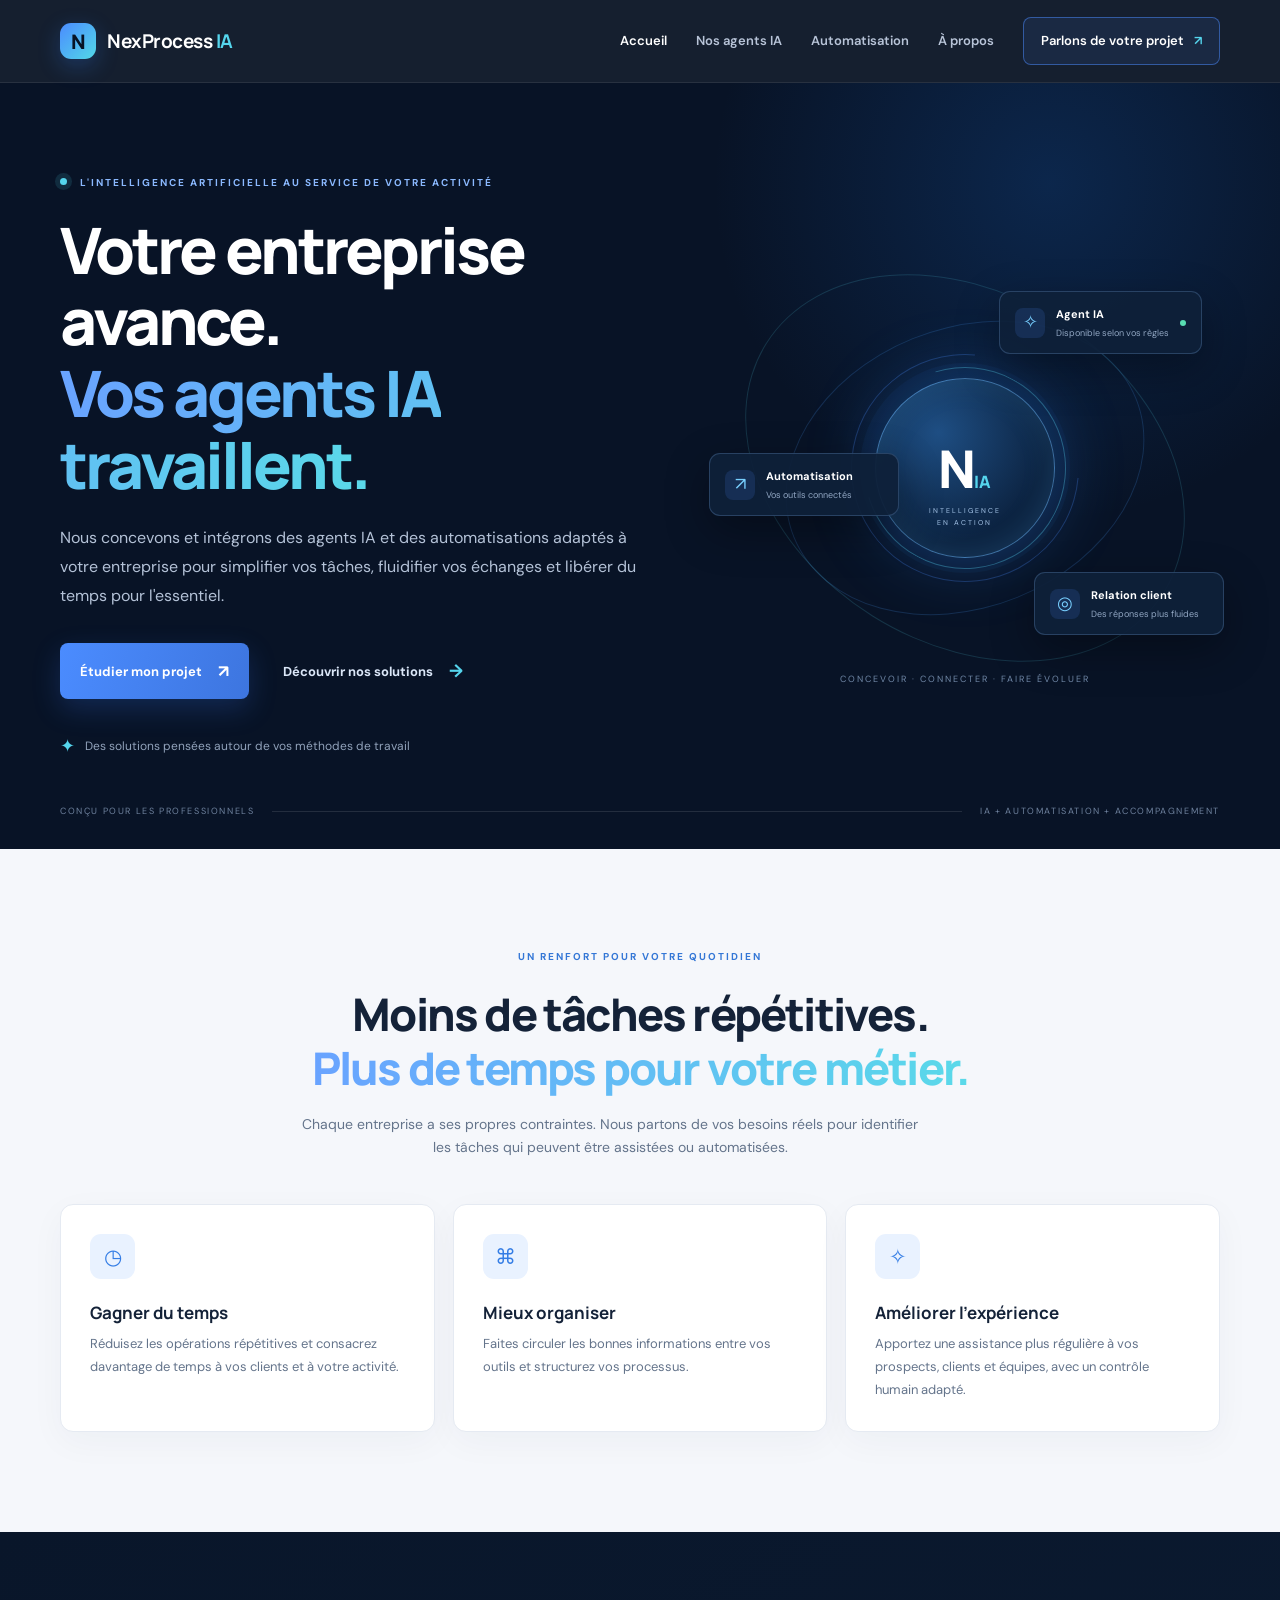
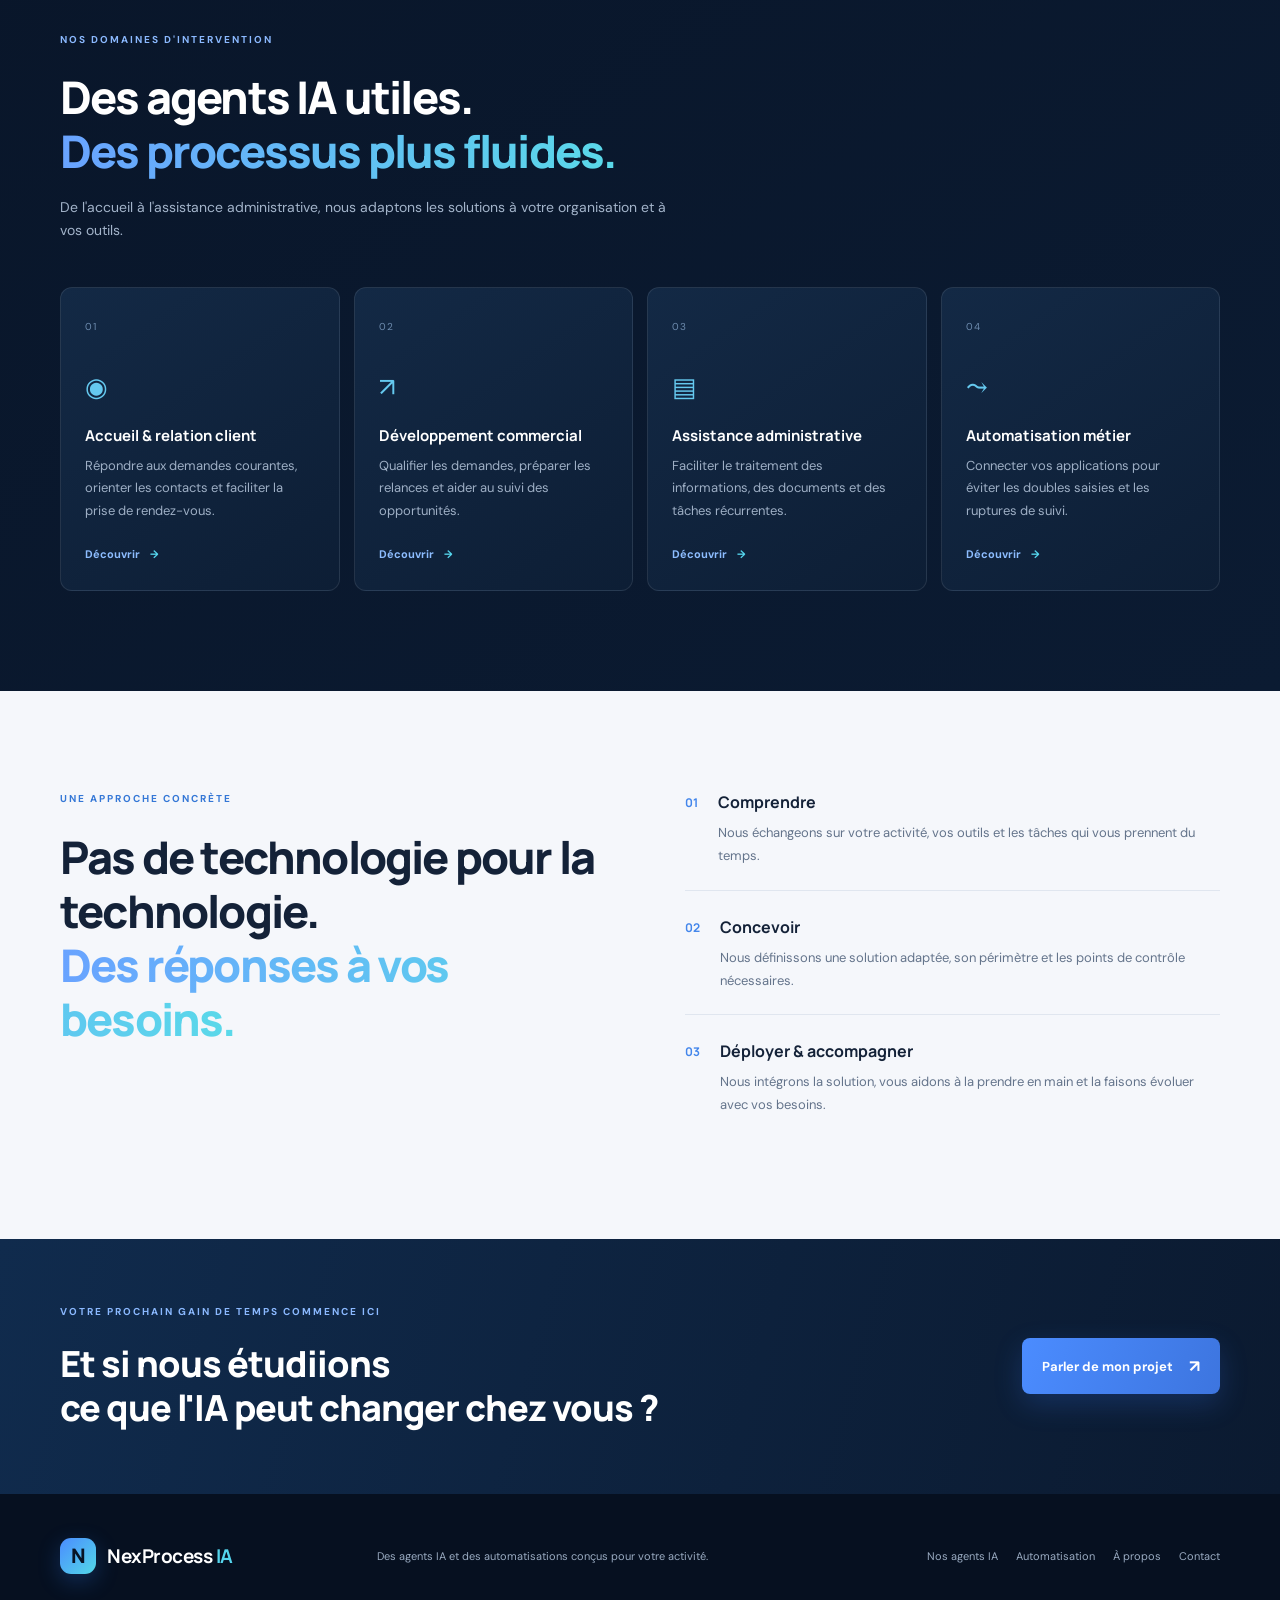
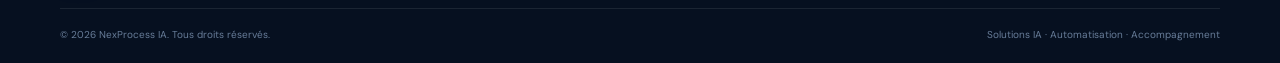
==== index.html @ 80677e2f "Initialisation of site" ====
<!doctype html>
<html lang="fr">
<head>
  <meta charset="utf-8">
  <meta name="viewport" content="width=device-width, initial-scale=1">
  <meta name="description" content="NexProcess IA conçoit et intègre des agents IA et des automatisations pour aider les entreprises à gagner du temps et améliorer leurs processus.">
  <meta name="theme-color" content="#081326">
  <title>NexProcess IA — Faites avancer votre entreprise</title>
  <link rel="preconnect" href="https://fonts.googleapis.com">
  <link rel="preconnect" href="https://fonts.gstatic.com" crossorigin>
  <link href="https://fonts.googleapis.com/css2?family=DM+Sans:wght@400;500;600;700&family=Manrope:wght@400;500;600;700;800&display=swap" rel="stylesheet">
  <link rel="stylesheet" href="css/style.css">
  <script src="js/script.js" defer></script>
</head>
<body>
<header class="site-header">
  <div class="container nav-wrap">
    <a class="brand" href="index.html" aria-label="NexProcess IA, accueil"><span class="brand-mark">N</span><span>NexProcess <b>IA</b></span></a>
    <button class="menu-toggle" aria-label="Ouvrir le menu" aria-expanded="false"><span></span><span></span><span></span></button>
    <nav class="main-nav" aria-label="Navigation principale">
      <a class="active" href="index.html">Accueil</a><a href="nos-agents-ia.html">Nos agents IA</a><a href="automatisation.html">Automatisation</a><a href="a-propos.html">À propos</a><a class="nav-cta" href="contact.html">Parlons de votre projet <span>↗</span></a>
    </nav>
  </div>
</header>
<main>
  <section class="hero">
    <div class="hero-glow"></div>
    <div class="container hero-grid">
      <div class="hero-copy">
        <p class="eyebrow"><span class="pulse"></span> L'intelligence artificielle au service de votre activité</p>
        <h1>Votre entreprise avance.<br><span>Vos agents IA travaillent.</span></h1>
        <p class="hero-lead">Nous concevons et intégrons des agents IA et des automatisations adaptés à votre entreprise pour simplifier vos tâches, fluidifier vos échanges et libérer du temps pour l'essentiel.</p>
        <div class="hero-actions"><a class="btn btn-primary" href="contact.html">Étudier mon projet <span>↗</span></a><a class="btn btn-quiet" href="nos-agents-ia.html">Découvrir nos solutions <span>→</span></a></div>
        <div class="hero-proof"><span class="proof-icon">✦</span><span>Des solutions pensées autour de vos méthodes de travail</span></div>
      </div>
      <div class="hero-visual" aria-label="Illustration abstraite d'un réseau d'agents intelligents">
        <div class="orbit orbit-one"></div><div class="orbit orbit-two"></div>
        <div class="core"><div class="core-inner">N<span>IA</span></div><small>INTELLIGENCE<br>EN ACTION</small></div>
        <div class="float-card card-top"><span class="mini-icon">✧</span><div><b>Agent IA</b><small>Disponible selon vos règles</small></div><i class="status-dot"></i></div>
        <div class="float-card card-left"><span class="mini-icon">↗</span><div><b>Automatisation</b><small>Vos outils connectés</small></div></div>
        <div class="float-card card-right"><span class="mini-icon">◎</span><div><b>Relation client</b><small>Des réponses plus fluides</small></div></div>
        <div class="visual-caption">Concevoir · Connecter · Faire évoluer</div>
      </div>
    </div>
    <div class="container hero-bottom"><span>CONÇU POUR LES PROFESSIONNELS</span><span class="line"></span><span>IA + AUTOMATISATION + ACCOMPAGNEMENT</span></div>
  </section>

  <section class="section section-light">
    <div class="container">
      <div class="section-heading centered"><p class="eyebrow dark">UN RENFORT POUR VOTRE QUOTIDIEN</p><h2>Moins de tâches répétitives.<br><span>Plus de temps pour votre métier.</span></h2><p>Chaque entreprise a ses propres contraintes. Nous partons de vos besoins réels pour identifier les tâches qui peuvent être assistées ou automatisées.</p></div>
      <div class="feature-grid">
        <article class="feature-card"><div class="feature-icon">◷</div><h3>Gagner du temps</h3><p>Réduisez les opérations répétitives et consacrez davantage de temps à vos clients et à votre activité.</p></article>
        <article class="feature-card"><div class="feature-icon">⌘</div><h3>Mieux organiser</h3><p>Faites circuler les bonnes informations entre vos outils et structurez vos processus.</p></article>
        <article class="feature-card"><div class="feature-icon">✧</div><h3>Améliorer l'expérience</h3><p>Apportez une assistance plus régulière à vos prospects, clients et équipes, avec un contrôle humain adapté.</p></article>
      </div>
    </div>
  </section>

  <section class="section section-dark">
    <div class="container">
      <div class="section-heading"><p class="eyebrow">NOS DOMAINES D'INTERVENTION</p><h2>Des agents IA utiles.<br><span>Des processus plus fluides.</span></h2><p>De l'accueil à l'assistance administrative, nous adaptons les solutions à votre organisation et à vos outils.</p></div>
      <div class="solution-grid">
        <a class="solution-card" href="nos-agents-ia.html#accueil"><span class="solution-number">01</span><span class="solution-symbol">◉</span><h3>Accueil & relation client</h3><p>Répondre aux demandes courantes, orienter les contacts et faciliter la prise de rendez-vous.</p><span class="text-link">Découvrir <b>→</b></span></a>
        <a class="solution-card" href="nos-agents-ia.html#commercial"><span class="solution-number">02</span><span class="solution-symbol">↗</span><h3>Développement commercial</h3><p>Qualifier les demandes, préparer les relances et aider au suivi des opportunités.</p><span class="text-link">Découvrir <b>→</b></span></a>
        <a class="solution-card" href="nos-agents-ia.html#administratif"><span class="solution-number">03</span><span class="solution-symbol">▤</span><h3>Assistance administrative</h3><p>Faciliter le traitement des informations, des documents et des tâches récurrentes.</p><span class="text-link">Découvrir <b>→</b></span></a>
        <a class="solution-card" href="automatisation.html"><span class="solution-number">04</span><span class="solution-symbol">⤳</span><h3>Automatisation métier</h3><p>Connecter vos applications pour éviter les doubles saisies et les ruptures de suivi.</p><span class="text-link">Découvrir <b>→</b></span></a>
      </div>
    </div>
  </section>

  <section class="section section-light">
    <div class="container split-section">
      <div><p class="eyebrow dark">UNE APPROCHE CONCRÈTE</p><h2>Pas de technologie pour la technologie.<br><span>Des réponses à vos besoins.</span></h2></div>
      <div class="steps">
        <div class="step"><span>01</span><div><h3>Comprendre</h3><p>Nous échangeons sur votre activité, vos outils et les tâches qui vous prennent du temps.</p></div></div>
        <div class="step"><span>02</span><div><h3>Concevoir</h3><p>Nous définissons une solution adaptée, son périmètre et les points de contrôle nécessaires.</p></div></div>
        <div class="step"><span>03</span><div><h3>Déployer & accompagner</h3><p>Nous intégrons la solution, vous aidons à la prendre en main et la faisons évoluer avec vos besoins.</p></div></div>
      </div>
    </div>
  </section>
  <section class="cta-band"><div class="container cta-inner"><div><p class="eyebrow">VOTRE PROCHAIN GAIN DE TEMPS COMMENCE ICI</p><h2>Et si nous étudiions<br>ce que l'IA peut changer chez vous ?</h2></div><a class="btn btn-primary" href="contact.html">Parler de mon projet <span>↗</span></a></div></section>
</main>
<footer class="site-footer"><div class="container footer-top"><a class="brand" href="index.html"><span class="brand-mark">N</span><span>NexProcess <b>IA</b></span></a><p>Des agents IA et des automatisations conçus pour votre activité.</p><div class="footer-links"><a href="nos-agents-ia.html">Nos agents IA</a><a href="automatisation.html">Automatisation</a><a href="a-propos.html">À propos</a><a href="contact.html">Contact</a></div></div><div class="container footer-bottom"><span>© <span id="year"></span> NexProcess IA. Tous droits réservés.</span><span>Solutions IA · Automatisation · Accompagnement</span></div></footer>
</body>
</html>
---- css/style.css ----
*{box-sizing:border-box} :root{--navy:#081326;--navy2:#0d1d35;--blue:#4b8cff;--cyan:#55d5ed;--ink:#142238;--muted:#64748b;--paper:#f5f7fb;--white:#fff;--line:rgba(255,255,255,.12);--font:'DM Sans',sans-serif;--display:'Manrope',sans-serif}html{scroll-behavior:smooth}body{margin:0;font-family:var(--font);color:var(--ink);background:var(--paper);line-height:1.65}a{color:inherit;text-decoration:none}.container{width:min(1160px,calc(100% - 48px));margin:auto}.site-header{position:sticky;top:0;z-index:20;background:rgba(7,18,35,.94);backdrop-filter:blur(16px);border-bottom:1px solid rgba(255,255,255,.08)}.nav-wrap{height:82px;display:flex;align-items:center;justify-content:space-between}.brand{display:inline-flex;align-items:center;gap:11px;color:#fff;font:700 19px var(--display);letter-spacing:-.5px}.brand b{color:var(--cyan)}.brand-mark{display:grid;place-items:center;width:36px;height:36px;border-radius:11px;background:linear-gradient(135deg,#4b8cff,#52d8e8);color:#071326;font:800 20px var(--display);box-shadow:0 7px 22px #3184ff40}.main-nav{display:flex;align-items:center;gap:29px;color:#b8c4d8;font-size:13px;font-weight:600}.main-nav a{transition:.2s}.main-nav a:hover,.main-nav a.active{color:#fff}.main-nav .nav-cta{padding:12px 17px;border:1px solid #4c8cff80;border-radius:8px;color:#fff;background:#4b8cff18}.nav-cta span{color:var(--cyan);margin-left:7px}.menu-toggle{display:none;background:none;border:0;padding:8px}.menu-toggle span{display:block;width:23px;height:2px;background:white;margin:5px}.hero,.section-dark,.page-hero{background:var(--navy);color:#fff}.hero{position:relative;overflow:hidden;padding:92px 0 30px}.hero-glow{position:absolute;width:700px;height:700px;right:-120px;top:-250px;background:radial-gradient(circle,#1556a84a,transparent 68%);pointer-events:none}.hero-grid{position:relative;display:grid;grid-template-columns:1.08fr .92fr;gap:50px;align-items:center;min-height:470px}.eyebrow{font-size:10px;letter-spacing:2px;font-weight:700;color:#8bb9ff;text-transform:uppercase;margin:0 0 22px}.eyebrow.dark{color:#3477d6}.pulse{display:inline-block;width:7px;height:7px;background:var(--cyan);border-radius:50%;margin:0 9px 1px 0;box-shadow:0 0 0 5px #55d5ed20}.hero h1,.page-hero h1{font:800 clamp(42px,5vw,66px)/1.12 var(--display);letter-spacing:-3px;margin:0 0 24px}.hero h1 span,.page-hero h1 span,.section-heading h2 span,.split-section h2 span,.about-layout h2 span{background:linear-gradient(90deg,#69a3ff,#5ad9e9);-webkit-background-clip:text;background-clip:text;color:transparent}.hero-lead{max-width:590px;color:#b4c2d7;font-size:16px;line-height:1.8}.hero-actions{display:flex;align-items:center;gap:14px;margin:32px 0}.btn{display:inline-flex;align-items:center;justify-content:center;gap:16px;padding:14px 20px;border-radius:8px;font-size:13px;font-weight:700;transition:transform .2s,box-shadow .2s;border:0;cursor:pointer}.btn:hover{transform:translateY(-2px)}.btn-primary{background:linear-gradient(110deg,#4b8cff,#3d75df);color:#fff;box-shadow:0 10px 28px #397cff35}.btn-primary:hover{box-shadow:0 13px 32px #397cff55}.btn-primary span{font-size:17px}.btn-quiet{color:#dbe7f8}.btn-quiet span{color:var(--cyan);font-size:18px}.hero-proof{display:flex;align-items:center;gap:10px;color:#91a2ba;font-size:12px}.proof-icon{color:var(--cyan);font-size:18px}.hero-visual{height:440px;position:relative;display:grid;place-items:center}.orbit{position:absolute;border:1px solid #4d9fff30;border-radius:50%;transform:rotate(-22deg)}.orbit-one{width:370px;height:280px}.orbit-two{width:470px;height:350px;transform:rotate(32deg);border-color:#59d9e929}.core{width:180px;height:180px;border-radius:50%;display:grid;place-items:center;position:relative;background:radial-gradient(circle at 35% 30%,#1e4e83,#0c2341 65%);border:1px solid #6db9ff80;box-shadow:0 0 0 15px #348cff0d,0 0 70px #2f8cff50,inset 0 0 30px #61caff25}.core:before,.core:after{content:'';position:absolute;inset:-12px;border:1px solid #53cbe95c;border-radius:50%;border-left-color:transparent;transform:rotate(28deg)}.core:after{inset:-25px;border-color:#4b8cff45;border-right-color:transparent;transform:rotate(-40deg)}.core-inner{font:800 52px var(--display);color:white;letter-spacing:-5px}.core-inner span{font-size:17px;color:var(--cyan);letter-spacing:0;margin-left:3px}.core small{position:absolute;bottom:29px;text-align:center;font-size:7px;letter-spacing:2px;color:#a6c5e9}.float-card{position:absolute;display:flex;align-items:center;gap:11px;padding:13px 15px;border:1px solid #8bbfff38;border-radius:11px;background:#0e2039eF;box-shadow:0 15px 45px #0005;min-width:190px}.float-card b{display:block;font-size:11px;color:#fff}.float-card small{display:block;font-size:9px;color:#91a6c2;margin-top:2px}.mini-icon{width:30px;height:30px;display:grid;place-items:center;border-radius:8px;background:#4b8cff25;color:#78cfff;font-size:18px}.card-top{top:43px;right:18px}.card-left{left:0;top:205px}.card-right{right:-4px;bottom:53px}.status-dot{width:6px;height:6px;background:#59ddb2;border-radius:50%;margin-left:auto}.visual-caption{position:absolute;bottom:2px;font-size:9px;letter-spacing:2px;color:#7188a7;text-transform:uppercase}.hero-bottom{display:flex;align-items:center;gap:18px;margin-top:42px;color:#6f829e;font-size:9px;letter-spacing:1.6px}.hero-bottom .line{height:1px;background:#ffffff1c;flex:1}.section{padding:100px 0}.section-light{background:var(--paper)}.section-heading{max-width:680px;margin-bottom:45px}.section-heading.centered{text-align:center;margin-left:auto;margin-right:auto}.section-heading h2,.split-section h2,.about-layout h2{font:800 clamp(32px,4vw,45px)/1.2 var(--display);letter-spacing:-1.8px;margin:0 0 18px;color:var(--ink)}.section-dark .section-heading h2,.section-dark .split-section h2{color:#fff}.section-heading>p:last-child,.muted{color:var(--muted);max-width:620px;font-size:14px}.section-dark .section-heading>p:last-child,.section-dark .muted{color:#a3b4ca}.feature-grid{display:grid;grid-template-columns:repeat(3,1fr);gap:18px}.feature-card{padding:29px;border-radius:13px;background:#fff;border:1px solid #e5eaf2;box-shadow:0 10px 35px #1d35570a}.feature-icon,.agent-icon{width:45px;height:45px;display:grid;place-items:center;border-radius:11px;background:#e9f2ff;color:#347de5;font-size:21px;margin-bottom:22px}.feature-card h3,.solution-card h3,.step h3,.principle-grid h3{font:700 17px var(--display);margin:0 0 9px}.feature-card p,.solution-card p,.step p,.principle-grid p{font-size:13px;color:var(--muted);line-height:1.75;margin:0}.section-dark{background:linear-gradient(145deg,#09162a,#0b1b32)}.solution-grid{display:grid;grid-template-columns:repeat(4,1fr);gap:14px}.solution-card{position:relative;display:block;min-height:270px;padding:24px;border:1px solid #ffffff18;border-radius:12px;background:linear-gradient(145deg,#132945,#0d1e35);transition:.25s}.solution-card:hover{transform:translateY(-5px);border-color:#5b9dff8a;background:linear-gradient(145deg,#18365b,#102440)}.solution-number{font-size:10px;color:#6e8caf;letter-spacing:1px}.solution-symbol{display:block;color:#65c9ef;font-size:26px;margin:27px 0 16px}.solution-card h3{color:white;font-size:15px}.solution-card p{color:#9eafc5}.text-link{display:inline-flex;gap:10px;margin-top:22px;color:#8dbdff;font-size:11px;font-weight:700}.text-link b{color:var(--cyan)}.split-section{display:grid;grid-template-columns:1fr 1fr;gap:90px;align-items:start}.steps{display:grid;gap:25px}.step{display:flex;gap:20px;padding-bottom:22px;border-bottom:1px solid #e0e6ef}.step:last-child{border:0}.step>span,.principle-grid>div>span{font:700 12px var(--display);color:#4386eb;padding-top:3px}.step h3{font-size:16px}.steps-dark .step{border-color:#ffffff18}.steps-dark .step h3{color:#fff}.steps-dark .step p{color:#a4b5ca}.cta-band{padding:65px 0;background:linear-gradient(105deg,#102b4d,#0b1a30);color:white}.cta-inner{display:flex;align-items:center;justify-content:space-between;gap:30px}.cta-inner h2{font:800 clamp(26px,3vw,36px)/1.2 var(--display);letter-spacing:-1px;margin:0}.site-footer{background:#061020;color:#9aabc1;padding:42px 0 20px}.footer-top{display:grid;grid-template-columns:1fr 1.3fr 1.5fr;align-items:center;gap:25px;padding-bottom:32px}.footer-top p{font-size:11px}.footer-links{display:flex;justify-content:flex-end;gap:18px;flex-wrap:wrap;font-size:11px}.footer-links a:hover{color:#fff}.footer-bottom{border-top:1px solid #ffffff16;padding-top:18px;display:flex;justify-content:space-between;font-size:10px;color:#687d99}.page-hero{padding:100px 0 95px;background:radial-gradient(ellipse at 80% 10%,#173c68 0,transparent 42%),#081326}.page-hero h1{max-width:900px}.page-hero p:last-child{max-width:700px;color:#afbed2;font-size:16px;line-height:1.8}.agent-list{max-width:950px}.agent-row{display:grid;grid-template-columns:70px 1fr;gap:25px;padding:42px 0;border-bottom:1px solid #e0e6ef;scroll-margin-top:100px}.agent-row:first-child{padding-top:0}.agent-row:last-child{border:0}.agent-icon{margin:0;width:58px;height:58px;font-size:24px}.agent-row h2{font:800 27px var(--display);letter-spacing:-.8px;margin:0 0 12px}.agent-row p:not(.eyebrow){color:var(--muted);font-size:14px;max-width:760px}.agent-row ul{display:flex;gap:10px 25px;flex-wrap:wrap;padding:0;margin:20px 0 0;list-style:none}.agent-row li{font-size:12px;color:#38516e}.agent-row li:before{content:'✓';color:#3984e9;margin-right:8px}.about-layout{display:grid;grid-template-columns:1fr 1fr;gap:90px}.about-layout h2{font-size:39px}.about-copy p{font-size:14px;color:var(--muted);line-height:1.9}.quote-mark{font:800 70px var(--display);color:#4c91ed;line-height:1;margin-top:25px}.about-copy blockquote{font:700 19px var(--display);margin:0;color:#193454}.principle-grid{display:grid;grid-template-columns:repeat(3,1fr);gap:35px}.principle-grid h3{color:white;margin:18px 0 10px}.principle-grid p{color:#a3b4ca}.contact-layout{display:grid;grid-template-columns:.8fr 1.2fr;gap:80px}.contact-aside h2{font:800 34px/1.2 var(--display);letter-spacing:-1px;margin:0 0 18px}.contact-aside>p:not(.eyebrow){color:var(--muted);font-size:14px}.contact-note{display:flex;gap:13px;padding:18px;background:#eaf2ff;border-radius:10px;margin-top:30px;color:#35516f}.contact-note>span{color:#347de5;font-size:20px}.contact-note p{font-size:11px;margin:0;line-height:1.7}.contact-form{padding:30px;background:white;border:1px solid #e3e9f1;border-radius:13px;box-shadow:0 15px 45px #1c36550c}.contact-form label{display:block;font-size:11px;font-weight:700;color:#334760;margin-bottom:17px}.form-row{display:grid;grid-template-columns:1fr 1fr;gap:15px}.contact-form input:not([type=checkbox]),.contact-form select,.contact-form textarea{display:block;width:100%;margin-top:7px;padding:12px 13px;border:1px solid #dce4ee;border-radius:7px;background:#fbfcfe;color:#243b55;font:12px var(--font);outline:none}.contact-form input:focus,.contact-form select:focus,.contact-form textarea:focus{border-color:#5b9bf0;box-shadow:0 0 0 3px #4b8cff18}.contact-form textarea{resize:vertical}.contact-form .consent{display:flex;gap:9px;align-items:flex-start;font-weight:400;color:#66788e}.consent input{margin-top:3px}.contact-form .btn{width:100%}.form-feedback{font-size:12px;color:#9a5a16}.form-feedback.success{color:#167a56}
@media(max-width:900px){.main-nav{gap:15px;font-size:11px}.hero-grid{gap:15px}.hero-visual{transform:scale(.9)}.solution-grid{grid-template-columns:repeat(2,1fr)}.footer-top{grid-template-columns:1fr 1fr}.footer-links{grid-column:1/-1;justify-content:flex-start}.split-section,.about-layout,.contact-layout{gap:40px}}
@media(max-width:700px){.container{width:min(100% - 34px,560px)}.nav-wrap{height:70px}.menu-toggle{display:block}.main-nav{display:none;position:absolute;top:70px;left:0;right:0;padding:20px 24px 25px;background:#081326;flex-direction:column;align-items:stretch;gap:18px;border-top:1px solid #ffffff15}.main-nav.open{display:flex}.main-nav .nav-cta{text-align:center}.hero{padding:65px 0 25px}.hero-grid{grid-template-columns:1fr;gap:5px}.hero h1,.page-hero h1{font-size:43px;letter-spacing:-2px}.hero-lead{font-size:14px}.hero-visual{height:340px;transform:scale(.82);transform-origin:top center;margin-bottom:-30px}.hero-bottom{font-size:7px;gap:9px}.section{padding:70px 0}.section-heading h2,.split-section h2{font-size:34px}.feature-grid,.solution-grid,.principle-grid{grid-template-columns:1fr}.solution-card{min-height:220px}.split-section,.about-layout,.contact-layout{grid-template-columns:1fr;gap:35px}.cta-inner{align-items:flex-start;flex-direction:column}.page-hero{padding:75px 0 65px}.page-hero p:last-child{font-size:14px}.agent-row{grid-template-columns:48px 1fr;gap:15px;padding:30px 0}.agent-icon{width:44px;height:44px}.agent-row h2{font-size:22px}.agent-row ul{display:grid;gap:8px}.about-layout h2{font-size:34px}.contact-form{padding:20px}.form-row{grid-template-columns:1fr;gap:0}.footer-top{grid-template-columns:1fr;gap:10px}.footer-links{grid-column:auto;justify-content:flex-start}.footer-bottom{flex-direction:column;gap:7px}.visual-caption{font-size:8px}}
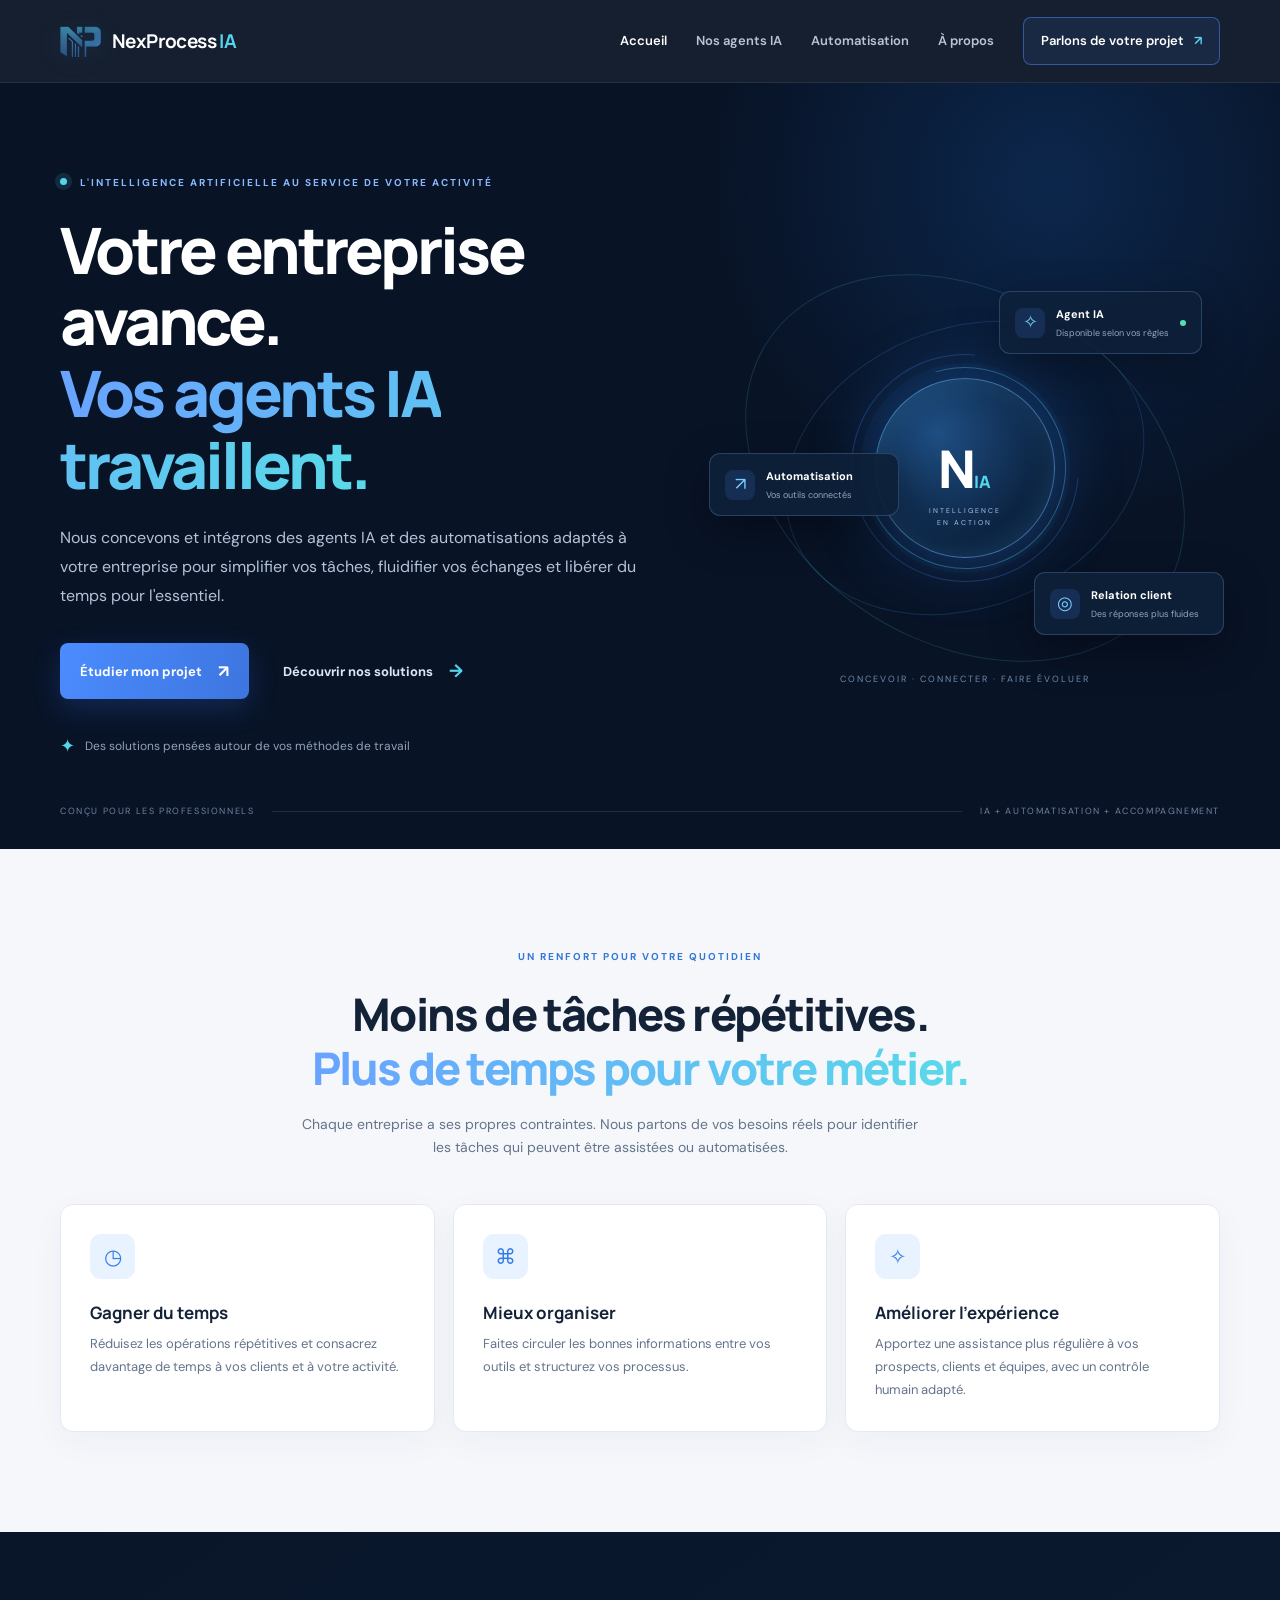
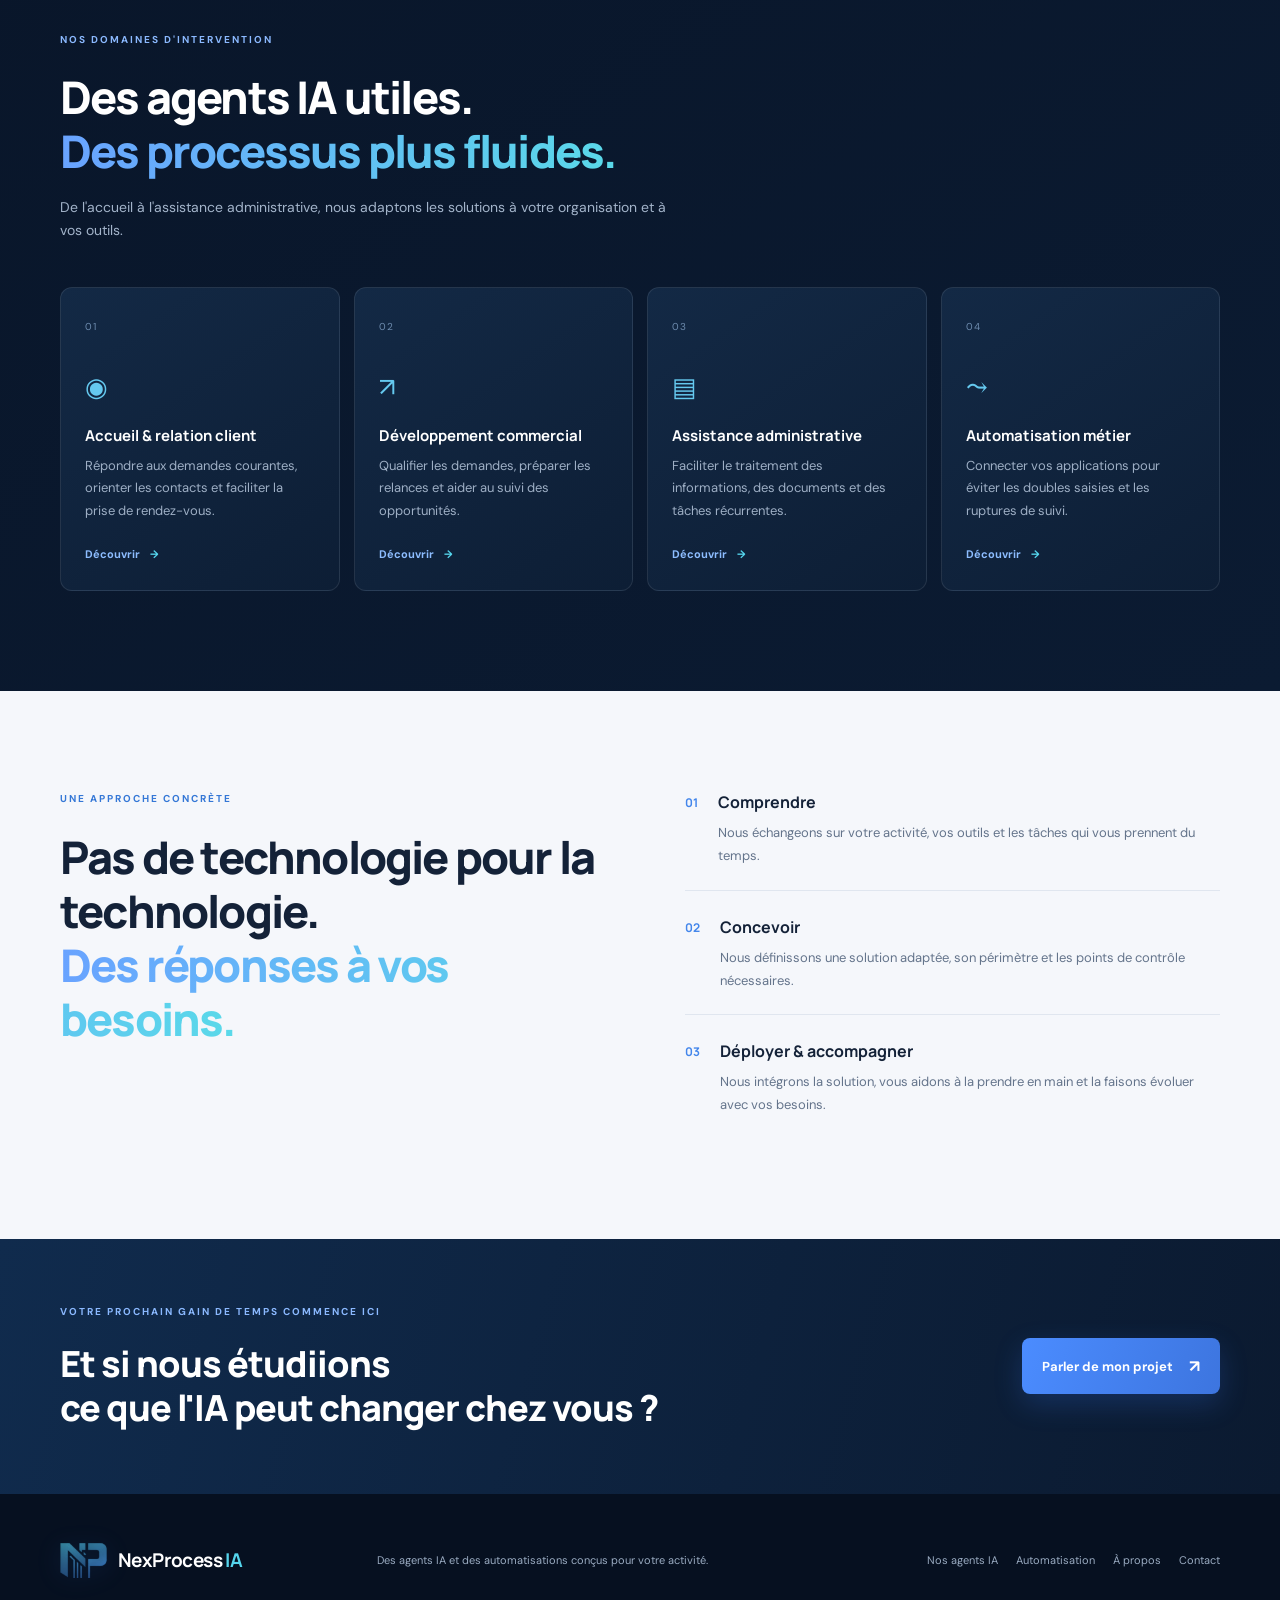
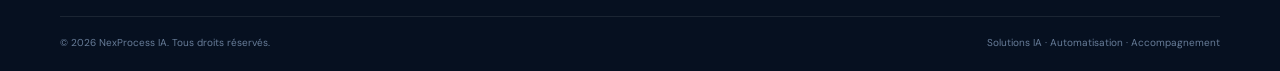
==== commit 37a6833e: "refont site with logo" ====
--- a/index.html
+++ b/index.html
@@ -15,7 +15,7 @@
 <body>
 <header class="site-header">
   <div class="container nav-wrap">
-    <a class="brand" href="index.html" aria-label="NexProcess IA, accueil"><span class="brand-mark">N</span><span>NexProcess <b>IA</b></span></a>
+    <a class="brand" href="index.html" aria-label="NexProcess IA, accueil"><img class="brand-logo" src="assets/nexprocessia-mark.png" alt=""><span><span class="brand-name">NexProcess</span> <b>IA</b></span></a>
     <button class="menu-toggle" aria-label="Ouvrir le menu" aria-expanded="false"><span></span><span></span><span></span></button>
     <nav class="main-nav" aria-label="Navigation principale">
       <a class="active" href="index.html">Accueil</a><a href="nos-agents-ia.html">Nos agents IA</a><a href="automatisation.html">Automatisation</a><a href="a-propos.html">À propos</a><a class="nav-cta" href="contact.html">Parlons de votre projet <span>↗</span></a>
@@ -80,6 +80,6 @@
   </section>
   <section class="cta-band"><div class="container cta-inner"><div><p class="eyebrow">VOTRE PROCHAIN GAIN DE TEMPS COMMENCE ICI</p><h2>Et si nous étudiions<br>ce que l'IA peut changer chez vous ?</h2></div><a class="btn btn-primary" href="contact.html">Parler de mon projet <span>↗</span></a></div></section>
 </main>
-<footer class="site-footer"><div class="container footer-top"><a class="brand" href="index.html"><span class="brand-mark">N</span><span>NexProcess <b>IA</b></span></a><p>Des agents IA et des automatisations conçus pour votre activité.</p><div class="footer-links"><a href="nos-agents-ia.html">Nos agents IA</a><a href="automatisation.html">Automatisation</a><a href="a-propos.html">À propos</a><a href="contact.html">Contact</a></div></div><div class="container footer-bottom"><span>© <span id="year"></span> NexProcess IA. Tous droits réservés.</span><span>Solutions IA · Automatisation · Accompagnement</span></div></footer>
+<footer class="site-footer"><div class="container footer-top"><a class="brand" href="index.html" aria-label="NexProcess IA, accueil"><img class="brand-logo" src="assets/nexprocessia-mark.png" alt=""><span><span class="brand-name">NexProcess</span> <b>IA</b></span></a><p>Des agents IA et des automatisations conçus pour votre activité.</p><div class="footer-links"><a href="nos-agents-ia.html">Nos agents IA</a><a href="automatisation.html">Automatisation</a><a href="a-propos.html">À propos</a><a href="contact.html">Contact</a></div></div><div class="container footer-bottom"><span>© <span id="year"></span> NexProcess IA. Tous droits réservés.</span><span>Solutions IA · Automatisation · Accompagnement</span></div></footer>
 </body>
 </html>
--- a/css/style.css
+++ b/css/style.css
@@ -1,3 +1,3 @@
-*{box-sizing:border-box} :root{--navy:#081326;--navy2:#0d1d35;--blue:#4b8cff;--cyan:#55d5ed;--ink:#142238;--muted:#64748b;--paper:#f5f7fb;--white:#fff;--line:rgba(255,255,255,.12);--font:'DM Sans',sans-serif;--display:'Manrope',sans-serif}html{scroll-behavior:smooth}body{margin:0;font-family:var(--font);color:var(--ink);background:var(--paper);line-height:1.65}a{color:inherit;text-decoration:none}.container{width:min(1160px,calc(100% - 48px));margin:auto}.site-header{position:sticky;top:0;z-index:20;background:rgba(7,18,35,.94);backdrop-filter:blur(16px);border-bottom:1px solid rgba(255,255,255,.08)}.nav-wrap{height:82px;display:flex;align-items:center;justify-content:space-between}.brand{display:inline-flex;align-items:center;gap:11px;color:#fff;font:700 19px var(--display);letter-spacing:-.5px}.brand b{color:var(--cyan)}.brand-mark{display:grid;place-items:center;width:36px;height:36px;border-radius:11px;background:linear-gradient(135deg,#4b8cff,#52d8e8);color:#071326;font:800 20px var(--display);box-shadow:0 7px 22px #3184ff40}.main-nav{display:flex;align-items:center;gap:29px;color:#b8c4d8;font-size:13px;font-weight:600}.main-nav a{transition:.2s}.main-nav a:hover,.main-nav a.active{color:#fff}.main-nav .nav-cta{padding:12px 17px;border:1px solid #4c8cff80;border-radius:8px;color:#fff;background:#4b8cff18}.nav-cta span{color:var(--cyan);margin-left:7px}.menu-toggle{display:none;background:none;border:0;padding:8px}.menu-toggle span{display:block;width:23px;height:2px;background:white;margin:5px}.hero,.section-dark,.page-hero{background:var(--navy);color:#fff}.hero{position:relative;overflow:hidden;padding:92px 0 30px}.hero-glow{position:absolute;width:700px;height:700px;right:-120px;top:-250px;background:radial-gradient(circle,#1556a84a,transparent 68%);pointer-events:none}.hero-grid{position:relative;display:grid;grid-template-columns:1.08fr .92fr;gap:50px;align-items:center;min-height:470px}.eyebrow{font-size:10px;letter-spacing:2px;font-weight:700;color:#8bb9ff;text-transform:uppercase;margin:0 0 22px}.eyebrow.dark{color:#3477d6}.pulse{display:inline-block;width:7px;height:7px;background:var(--cyan);border-radius:50%;margin:0 9px 1px 0;box-shadow:0 0 0 5px #55d5ed20}.hero h1,.page-hero h1{font:800 clamp(42px,5vw,66px)/1.12 var(--display);letter-spacing:-3px;margin:0 0 24px}.hero h1 span,.page-hero h1 span,.section-heading h2 span,.split-section h2 span,.about-layout h2 span{background:linear-gradient(90deg,#69a3ff,#5ad9e9);-webkit-background-clip:text;background-clip:text;color:transparent}.hero-lead{max-width:590px;color:#b4c2d7;font-size:16px;line-height:1.8}.hero-actions{display:flex;align-items:center;gap:14px;margin:32px 0}.btn{display:inline-flex;align-items:center;justify-content:center;gap:16px;padding:14px 20px;border-radius:8px;font-size:13px;font-weight:700;transition:transform .2s,box-shadow .2s;border:0;cursor:pointer}.btn:hover{transform:translateY(-2px)}.btn-primary{background:linear-gradient(110deg,#4b8cff,#3d75df);color:#fff;box-shadow:0 10px 28px #397cff35}.btn-primary:hover{box-shadow:0 13px 32px #397cff55}.btn-primary span{font-size:17px}.btn-quiet{color:#dbe7f8}.btn-quiet span{color:var(--cyan);font-size:18px}.hero-proof{display:flex;align-items:center;gap:10px;color:#91a2ba;font-size:12px}.proof-icon{color:var(--cyan);font-size:18px}.hero-visual{height:440px;position:relative;display:grid;place-items:center}.orbit{position:absolute;border:1px solid #4d9fff30;border-radius:50%;transform:rotate(-22deg)}.orbit-one{width:370px;height:280px}.orbit-two{width:470px;height:350px;transform:rotate(32deg);border-color:#59d9e929}.core{width:180px;height:180px;border-radius:50%;display:grid;place-items:center;position:relative;background:radial-gradient(circle at 35% 30%,#1e4e83,#0c2341 65%);border:1px solid #6db9ff80;box-shadow:0 0 0 15px #348cff0d,0 0 70px #2f8cff50,inset 0 0 30px #61caff25}.core:before,.core:after{content:'';position:absolute;inset:-12px;border:1px solid #53cbe95c;border-radius:50%;border-left-color:transparent;transform:rotate(28deg)}.core:after{inset:-25px;border-color:#4b8cff45;border-right-color:transparent;transform:rotate(-40deg)}.core-inner{font:800 52px var(--display);color:white;letter-spacing:-5px}.core-inner span{font-size:17px;color:var(--cyan);letter-spacing:0;margin-left:3px}.core small{position:absolute;bottom:29px;text-align:center;font-size:7px;letter-spacing:2px;color:#a6c5e9}.float-card{position:absolute;display:flex;align-items:center;gap:11px;padding:13px 15px;border:1px solid #8bbfff38;border-radius:11px;background:#0e2039eF;box-shadow:0 15px 45px #0005;min-width:190px}.float-card b{display:block;font-size:11px;color:#fff}.float-card small{display:block;font-size:9px;color:#91a6c2;margin-top:2px}.mini-icon{width:30px;height:30px;display:grid;place-items:center;border-radius:8px;background:#4b8cff25;color:#78cfff;font-size:18px}.card-top{top:43px;right:18px}.card-left{left:0;top:205px}.card-right{right:-4px;bottom:53px}.status-dot{width:6px;height:6px;background:#59ddb2;border-radius:50%;margin-left:auto}.visual-caption{position:absolute;bottom:2px;font-size:9px;letter-spacing:2px;color:#7188a7;text-transform:uppercase}.hero-bottom{display:flex;align-items:center;gap:18px;margin-top:42px;color:#6f829e;font-size:9px;letter-spacing:1.6px}.hero-bottom .line{height:1px;background:#ffffff1c;flex:1}.section{padding:100px 0}.section-light{background:var(--paper)}.section-heading{max-width:680px;margin-bottom:45px}.section-heading.centered{text-align:center;margin-left:auto;margin-right:auto}.section-heading h2,.split-section h2,.about-layout h2{font:800 clamp(32px,4vw,45px)/1.2 var(--display);letter-spacing:-1.8px;margin:0 0 18px;color:var(--ink)}.section-dark .section-heading h2,.section-dark .split-section h2{color:#fff}.section-heading>p:last-child,.muted{color:var(--muted);max-width:620px;font-size:14px}.section-dark .section-heading>p:last-child,.section-dark .muted{color:#a3b4ca}.feature-grid{display:grid;grid-template-columns:repeat(3,1fr);gap:18px}.feature-card{padding:29px;border-radius:13px;background:#fff;border:1px solid #e5eaf2;box-shadow:0 10px 35px #1d35570a}.feature-icon,.agent-icon{width:45px;height:45px;display:grid;place-items:center;border-radius:11px;background:#e9f2ff;color:#347de5;font-size:21px;margin-bottom:22px}.feature-card h3,.solution-card h3,.step h3,.principle-grid h3{font:700 17px var(--display);margin:0 0 9px}.feature-card p,.solution-card p,.step p,.principle-grid p{font-size:13px;color:var(--muted);line-height:1.75;margin:0}.section-dark{background:linear-gradient(145deg,#09162a,#0b1b32)}.solution-grid{display:grid;grid-template-columns:repeat(4,1fr);gap:14px}.solution-card{position:relative;display:block;min-height:270px;padding:24px;border:1px solid #ffffff18;border-radius:12px;background:linear-gradient(145deg,#132945,#0d1e35);transition:.25s}.solution-card:hover{transform:translateY(-5px);border-color:#5b9dff8a;background:linear-gradient(145deg,#18365b,#102440)}.solution-number{font-size:10px;color:#6e8caf;letter-spacing:1px}.solution-symbol{display:block;color:#65c9ef;font-size:26px;margin:27px 0 16px}.solution-card h3{color:white;font-size:15px}.solution-card p{color:#9eafc5}.text-link{display:inline-flex;gap:10px;margin-top:22px;color:#8dbdff;font-size:11px;font-weight:700}.text-link b{color:var(--cyan)}.split-section{display:grid;grid-template-columns:1fr 1fr;gap:90px;align-items:start}.steps{display:grid;gap:25px}.step{display:flex;gap:20px;padding-bottom:22px;border-bottom:1px solid #e0e6ef}.step:last-child{border:0}.step>span,.principle-grid>div>span{font:700 12px var(--display);color:#4386eb;padding-top:3px}.step h3{font-size:16px}.steps-dark .step{border-color:#ffffff18}.steps-dark .step h3{color:#fff}.steps-dark .step p{color:#a4b5ca}.cta-band{padding:65px 0;background:linear-gradient(105deg,#102b4d,#0b1a30);color:white}.cta-inner{display:flex;align-items:center;justify-content:space-between;gap:30px}.cta-inner h2{font:800 clamp(26px,3vw,36px)/1.2 var(--display);letter-spacing:-1px;margin:0}.site-footer{background:#061020;color:#9aabc1;padding:42px 0 20px}.footer-top{display:grid;grid-template-columns:1fr 1.3fr 1.5fr;align-items:center;gap:25px;padding-bottom:32px}.footer-top p{font-size:11px}.footer-links{display:flex;justify-content:flex-end;gap:18px;flex-wrap:wrap;font-size:11px}.footer-links a:hover{color:#fff}.footer-bottom{border-top:1px solid #ffffff16;padding-top:18px;display:flex;justify-content:space-between;font-size:10px;color:#687d99}.page-hero{padding:100px 0 95px;background:radial-gradient(ellipse at 80% 10%,#173c68 0,transparent 42%),#081326}.page-hero h1{max-width:900px}.page-hero p:last-child{max-width:700px;color:#afbed2;font-size:16px;line-height:1.8}.agent-list{max-width:950px}.agent-row{display:grid;grid-template-columns:70px 1fr;gap:25px;padding:42px 0;border-bottom:1px solid #e0e6ef;scroll-margin-top:100px}.agent-row:first-child{padding-top:0}.agent-row:last-child{border:0}.agent-icon{margin:0;width:58px;height:58px;font-size:24px}.agent-row h2{font:800 27px var(--display);letter-spacing:-.8px;margin:0 0 12px}.agent-row p:not(.eyebrow){color:var(--muted);font-size:14px;max-width:760px}.agent-row ul{display:flex;gap:10px 25px;flex-wrap:wrap;padding:0;margin:20px 0 0;list-style:none}.agent-row li{font-size:12px;color:#38516e}.agent-row li:before{content:'✓';color:#3984e9;margin-right:8px}.about-layout{display:grid;grid-template-columns:1fr 1fr;gap:90px}.about-layout h2{font-size:39px}.about-copy p{font-size:14px;color:var(--muted);line-height:1.9}.quote-mark{font:800 70px var(--display);color:#4c91ed;line-height:1;margin-top:25px}.about-copy blockquote{font:700 19px var(--display);margin:0;color:#193454}.principle-grid{display:grid;grid-template-columns:repeat(3,1fr);gap:35px}.principle-grid h3{color:white;margin:18px 0 10px}.principle-grid p{color:#a3b4ca}.contact-layout{display:grid;grid-template-columns:.8fr 1.2fr;gap:80px}.contact-aside h2{font:800 34px/1.2 var(--display);letter-spacing:-1px;margin:0 0 18px}.contact-aside>p:not(.eyebrow){color:var(--muted);font-size:14px}.contact-note{display:flex;gap:13px;padding:18px;background:#eaf2ff;border-radius:10px;margin-top:30px;color:#35516f}.contact-note>span{color:#347de5;font-size:20px}.contact-note p{font-size:11px;margin:0;line-height:1.7}.contact-form{padding:30px;background:white;border:1px solid #e3e9f1;border-radius:13px;box-shadow:0 15px 45px #1c36550c}.contact-form label{display:block;font-size:11px;font-weight:700;color:#334760;margin-bottom:17px}.form-row{display:grid;grid-template-columns:1fr 1fr;gap:15px}.contact-form input:not([type=checkbox]),.contact-form select,.contact-form textarea{display:block;width:100%;margin-top:7px;padding:12px 13px;border:1px solid #dce4ee;border-radius:7px;background:#fbfcfe;color:#243b55;font:12px var(--font);outline:none}.contact-form input:focus,.contact-form select:focus,.contact-form textarea:focus{border-color:#5b9bf0;box-shadow:0 0 0 3px #4b8cff18}.contact-form textarea{resize:vertical}.contact-form .consent{display:flex;gap:9px;align-items:flex-start;font-weight:400;color:#66788e}.consent input{margin-top:3px}.contact-form .btn{width:100%}.form-feedback{font-size:12px;color:#9a5a16}.form-feedback.success{color:#167a56}
+*{box-sizing:border-box} :root{--navy:#081326;--navy2:#0d1d35;--blue:#4b8cff;--cyan:#55d5ed;--ink:#142238;--muted:#64748b;--paper:#f5f7fb;--white:#fff;--line:rgba(255,255,255,.12);--font:'DM Sans',sans-serif;--display:'Manrope',sans-serif}html{scroll-behavior:smooth}body{margin:0;font-family:var(--font);color:var(--ink);background:var(--paper);line-height:1.65}a{color:inherit;text-decoration:none}.container{width:min(1160px,calc(100% - 48px));margin:auto}.site-header{position:sticky;top:0;z-index:20;background:rgba(7,18,35,.94);backdrop-filter:blur(16px);border-bottom:1px solid rgba(255,255,255,.08)}.nav-wrap{height:82px;display:flex;align-items:center;justify-content:space-between}.brand{display:inline-flex;align-items:center;gap:10px;color:#fff;font:700 19px var(--display);letter-spacing:-.6px;white-space:nowrap}.brand-logo{display:block;width:42px;height:42px;object-fit:contain;filter:drop-shadow(0 4px 12px #4b8cff35)}.brand-name{color:#fff}.brand b{color:var(--cyan)}.main-nav{display:flex;align-items:center;gap:29px;color:#b8c4d8;font-size:13px;font-weight:600}.main-nav a{transition:.2s}.main-nav a:hover,.main-nav a.active{color:#fff}.main-nav .nav-cta{padding:12px 17px;border:1px solid #4c8cff80;border-radius:8px;color:#fff;background:#4b8cff18}.nav-cta span{color:var(--cyan);margin-left:7px}.menu-toggle{display:none;background:none;border:0;padding:8px}.menu-toggle span{display:block;width:23px;height:2px;background:white;margin:5px}.hero,.section-dark,.page-hero{background:var(--navy);color:#fff}.hero{position:relative;overflow:hidden;padding:92px 0 30px}.hero-glow{position:absolute;width:700px;height:700px;right:-120px;top:-250px;background:radial-gradient(circle,#1556a84a,transparent 68%);pointer-events:none}.hero-grid{position:relative;display:grid;grid-template-columns:1.08fr .92fr;gap:50px;align-items:center;min-height:470px}.eyebrow{font-size:10px;letter-spacing:2px;font-weight:700;color:#8bb9ff;text-transform:uppercase;margin:0 0 22px}.eyebrow.dark{color:#3477d6}.pulse{display:inline-block;width:7px;height:7px;background:var(--cyan);border-radius:50%;margin:0 9px 1px 0;box-shadow:0 0 0 5px #55d5ed20}.hero h1,.page-hero h1{font:800 clamp(42px,5vw,66px)/1.12 var(--display);letter-spacing:-3px;margin:0 0 24px}.hero h1 span,.page-hero h1 span,.section-heading h2 span,.split-section h2 span,.about-layout h2 span{background:linear-gradient(90deg,#69a3ff,#5ad9e9);-webkit-background-clip:text;background-clip:text;color:transparent}.hero-lead{max-width:590px;color:#b4c2d7;font-size:16px;line-height:1.8}.hero-actions{display:flex;align-items:center;gap:14px;margin:32px 0}.btn{display:inline-flex;align-items:center;justify-content:center;gap:16px;padding:14px 20px;border-radius:8px;font-size:13px;font-weight:700;transition:transform .2s,box-shadow .2s;border:0;cursor:pointer}.btn:hover{transform:translateY(-2px)}.btn-primary{background:linear-gradient(110deg,#4b8cff,#3d75df);color:#fff;box-shadow:0 10px 28px #397cff35}.btn-primary:hover{box-shadow:0 13px 32px #397cff55}.btn-primary span{font-size:17px}.btn-quiet{color:#dbe7f8}.btn-quiet span{color:var(--cyan);font-size:18px}.hero-proof{display:flex;align-items:center;gap:10px;color:#91a2ba;font-size:12px}.proof-icon{color:var(--cyan);font-size:18px}.hero-visual{height:440px;position:relative;display:grid;place-items:center}.orbit{position:absolute;border:1px solid #4d9fff30;border-radius:50%;transform:rotate(-22deg)}.orbit-one{width:370px;height:280px}.orbit-two{width:470px;height:350px;transform:rotate(32deg);border-color:#59d9e929}.core{width:180px;height:180px;border-radius:50%;display:grid;place-items:center;position:relative;background:radial-gradient(circle at 35% 30%,#1e4e83,#0c2341 65%);border:1px solid #6db9ff80;box-shadow:0 0 0 15px #348cff0d,0 0 70px #2f8cff50,inset 0 0 30px #61caff25}.core:before,.core:after{content:'';position:absolute;inset:-12px;border:1px solid #53cbe95c;border-radius:50%;border-left-color:transparent;transform:rotate(28deg)}.core:after{inset:-25px;border-color:#4b8cff45;border-right-color:transparent;transform:rotate(-40deg)}.core-inner{font:800 52px var(--display);color:white;letter-spacing:-5px}.core-inner span{font-size:17px;color:var(--cyan);letter-spacing:0;margin-left:3px}.core small{position:absolute;bottom:29px;text-align:center;font-size:7px;letter-spacing:2px;color:#a6c5e9}.float-card{position:absolute;display:flex;align-items:center;gap:11px;padding:13px 15px;border:1px solid #8bbfff38;border-radius:11px;background:#0e2039eF;box-shadow:0 15px 45px #0005;min-width:190px}.float-card b{display:block;font-size:11px;color:#fff}.float-card small{display:block;font-size:9px;color:#91a6c2;margin-top:2px}.mini-icon{width:30px;height:30px;display:grid;place-items:center;border-radius:8px;background:#4b8cff25;color:#78cfff;font-size:18px}.card-top{top:43px;right:18px}.card-left{left:0;top:205px}.card-right{right:-4px;bottom:53px}.status-dot{width:6px;height:6px;background:#59ddb2;border-radius:50%;margin-left:auto}.visual-caption{position:absolute;bottom:2px;font-size:9px;letter-spacing:2px;color:#7188a7;text-transform:uppercase}.hero-bottom{display:flex;align-items:center;gap:18px;margin-top:42px;color:#6f829e;font-size:9px;letter-spacing:1.6px}.hero-bottom .line{height:1px;background:#ffffff1c;flex:1}.section{padding:100px 0}.section-light{background:var(--paper)}.section-heading{max-width:680px;margin-bottom:45px}.section-heading.centered{text-align:center;margin-left:auto;margin-right:auto}.section-heading h2,.split-section h2,.about-layout h2{font:800 clamp(32px,4vw,45px)/1.2 var(--display);letter-spacing:-1.8px;margin:0 0 18px;color:var(--ink)}.section-dark .section-heading h2,.section-dark .split-section h2{color:#fff}.section-heading>p:last-child,.muted{color:var(--muted);max-width:620px;font-size:14px}.section-dark .section-heading>p:last-child,.section-dark .muted{color:#a3b4ca}.feature-grid{display:grid;grid-template-columns:repeat(3,1fr);gap:18px}.feature-card{padding:29px;border-radius:13px;background:#fff;border:1px solid #e5eaf2;box-shadow:0 10px 35px #1d35570a}.feature-icon,.agent-icon{width:45px;height:45px;display:grid;place-items:center;border-radius:11px;background:#e9f2ff;color:#347de5;font-size:21px;margin-bottom:22px}.feature-card h3,.solution-card h3,.step h3,.principle-grid h3{font:700 17px var(--display);margin:0 0 9px}.feature-card p,.solution-card p,.step p,.principle-grid p{font-size:13px;color:var(--muted);line-height:1.75;margin:0}.section-dark{background:linear-gradient(145deg,#09162a,#0b1b32)}.solution-grid{display:grid;grid-template-columns:repeat(4,1fr);gap:14px}.solution-card{position:relative;display:block;min-height:270px;padding:24px;border:1px solid #ffffff18;border-radius:12px;background:linear-gradient(145deg,#132945,#0d1e35);transition:.25s}.solution-card:hover{transform:translateY(-5px);border-color:#5b9dff8a;background:linear-gradient(145deg,#18365b,#102440)}.solution-number{font-size:10px;color:#6e8caf;letter-spacing:1px}.solution-symbol{display:block;color:#65c9ef;font-size:26px;margin:27px 0 16px}.solution-card h3{color:white;font-size:15px}.solution-card p{color:#9eafc5}.text-link{display:inline-flex;gap:10px;margin-top:22px;color:#8dbdff;font-size:11px;font-weight:700}.text-link b{color:var(--cyan)}.split-section{display:grid;grid-template-columns:1fr 1fr;gap:90px;align-items:start}.steps{display:grid;gap:25px}.step{display:flex;gap:20px;padding-bottom:22px;border-bottom:1px solid #e0e6ef}.step:last-child{border:0}.step>span,.principle-grid>div>span{font:700 12px var(--display);color:#4386eb;padding-top:3px}.step h3{font-size:16px}.steps-dark .step{border-color:#ffffff18}.steps-dark .step h3{color:#fff}.steps-dark .step p{color:#a4b5ca}.cta-band{padding:65px 0;background:linear-gradient(105deg,#102b4d,#0b1a30);color:white}.cta-inner{display:flex;align-items:center;justify-content:space-between;gap:30px}.cta-inner h2{font:800 clamp(26px,3vw,36px)/1.2 var(--display);letter-spacing:-1px;margin:0}.site-footer{background:#061020;color:#9aabc1;padding:42px 0 20px}.footer-top{display:grid;grid-template-columns:1fr 1.3fr 1.5fr;align-items:center;gap:25px;padding-bottom:32px}.footer-top p{font-size:11px}.site-footer .brand-logo{width:48px;height:48px}.footer-links{display:flex;justify-content:flex-end;gap:18px;flex-wrap:wrap;font-size:11px}.footer-links a:hover{color:#fff}.footer-bottom{border-top:1px solid #ffffff16;padding-top:18px;display:flex;justify-content:space-between;font-size:10px;color:#687d99}.page-hero{padding:100px 0 95px;background:radial-gradient(ellipse at 80% 10%,#173c68 0,transparent 42%),#081326}.page-hero h1{max-width:900px}.page-hero p:last-child{max-width:700px;color:#afbed2;font-size:16px;line-height:1.8}.agent-list{max-width:950px}.agent-row{display:grid;grid-template-columns:70px 1fr;gap:25px;padding:42px 0;border-bottom:1px solid #e0e6ef;scroll-margin-top:100px}.agent-row:first-child{padding-top:0}.agent-row:last-child{border:0}.agent-icon{margin:0;width:58px;height:58px;font-size:24px}.agent-row h2{font:800 27px var(--display);letter-spacing:-.8px;margin:0 0 12px}.agent-row p:not(.eyebrow){color:var(--muted);font-size:14px;max-width:760px}.agent-row ul{display:flex;gap:10px 25px;flex-wrap:wrap;padding:0;margin:20px 0 0;list-style:none}.agent-row li{font-size:12px;color:#38516e}.agent-row li:before{content:'✓';color:#3984e9;margin-right:8px}.about-layout{display:grid;grid-template-columns:1fr 1fr;gap:90px}.about-layout h2{font-size:39px}.about-copy p{font-size:14px;color:var(--muted);line-height:1.9}.quote-mark{font:800 70px var(--display);color:#4c91ed;line-height:1;margin-top:25px}.about-copy blockquote{font:700 19px var(--display);margin:0;color:#193454}.principle-grid{display:grid;grid-template-columns:repeat(3,1fr);gap:35px}.principle-grid h3{color:white;margin:18px 0 10px}.principle-grid p{color:#a3b4ca}.contact-layout{display:grid;grid-template-columns:.8fr 1.2fr;gap:80px}.contact-aside h2{font:800 34px/1.2 var(--display);letter-spacing:-1px;margin:0 0 18px}.contact-aside>p:not(.eyebrow){color:var(--muted);font-size:14px}.contact-note{display:flex;gap:13px;padding:18px;background:#eaf2ff;border-radius:10px;margin-top:30px;color:#35516f}.contact-note>span{color:#347de5;font-size:20px}.contact-note p{font-size:11px;margin:0;line-height:1.7}.contact-form{padding:30px;background:white;border:1px solid #e3e9f1;border-radius:13px;box-shadow:0 15px 45px #1c36550c}.contact-form label{display:block;font-size:11px;font-weight:700;color:#334760;margin-bottom:17px}.form-row{display:grid;grid-template-columns:1fr 1fr;gap:15px}.contact-form input:not([type=checkbox]),.contact-form select,.contact-form textarea{display:block;width:100%;margin-top:7px;padding:12px 13px;border:1px solid #dce4ee;border-radius:7px;background:#fbfcfe;color:#243b55;font:12px var(--font);outline:none}.contact-form input:focus,.contact-form select:focus,.contact-form textarea:focus{border-color:#5b9bf0;box-shadow:0 0 0 3px #4b8cff18}.contact-form textarea{resize:vertical}.contact-form .consent{display:flex;gap:9px;align-items:flex-start;font-weight:400;color:#66788e}.consent input{margin-top:3px}.contact-form .btn{width:100%}.form-feedback{font-size:12px;color:#9a5a16}.form-feedback.success{color:#167a56}
 @media(max-width:900px){.main-nav{gap:15px;font-size:11px}.hero-grid{gap:15px}.hero-visual{transform:scale(.9)}.solution-grid{grid-template-columns:repeat(2,1fr)}.footer-top{grid-template-columns:1fr 1fr}.footer-links{grid-column:1/-1;justify-content:flex-start}.split-section,.about-layout,.contact-layout{gap:40px}}
 @media(max-width:700px){.container{width:min(100% - 34px,560px)}.nav-wrap{height:70px}.menu-toggle{display:block}.main-nav{display:none;position:absolute;top:70px;left:0;right:0;padding:20px 24px 25px;background:#081326;flex-direction:column;align-items:stretch;gap:18px;border-top:1px solid #ffffff15}.main-nav.open{display:flex}.main-nav .nav-cta{text-align:center}.hero{padding:65px 0 25px}.hero-grid{grid-template-columns:1fr;gap:5px}.hero h1,.page-hero h1{font-size:43px;letter-spacing:-2px}.hero-lead{font-size:14px}.hero-visual{height:340px;transform:scale(.82);transform-origin:top center;margin-bottom:-30px}.hero-bottom{font-size:7px;gap:9px}.section{padding:70px 0}.section-heading h2,.split-section h2{font-size:34px}.feature-grid,.solution-grid,.principle-grid{grid-template-columns:1fr}.solution-card{min-height:220px}.split-section,.about-layout,.contact-layout{grid-template-columns:1fr;gap:35px}.cta-inner{align-items:flex-start;flex-direction:column}.page-hero{padding:75px 0 65px}.page-hero p:last-child{font-size:14px}.agent-row{grid-template-columns:48px 1fr;gap:15px;padding:30px 0}.agent-icon{width:44px;height:44px}.agent-row h2{font-size:22px}.agent-row ul{display:grid;gap:8px}.about-layout h2{font-size:34px}.contact-form{padding:20px}.form-row{grid-template-columns:1fr;gap:0}.footer-top{grid-template-columns:1fr;gap:10px}.footer-links{grid-column:auto;justify-content:flex-start}.footer-bottom{flex-direction:column;gap:7px}.visual-caption{font-size:8px}}
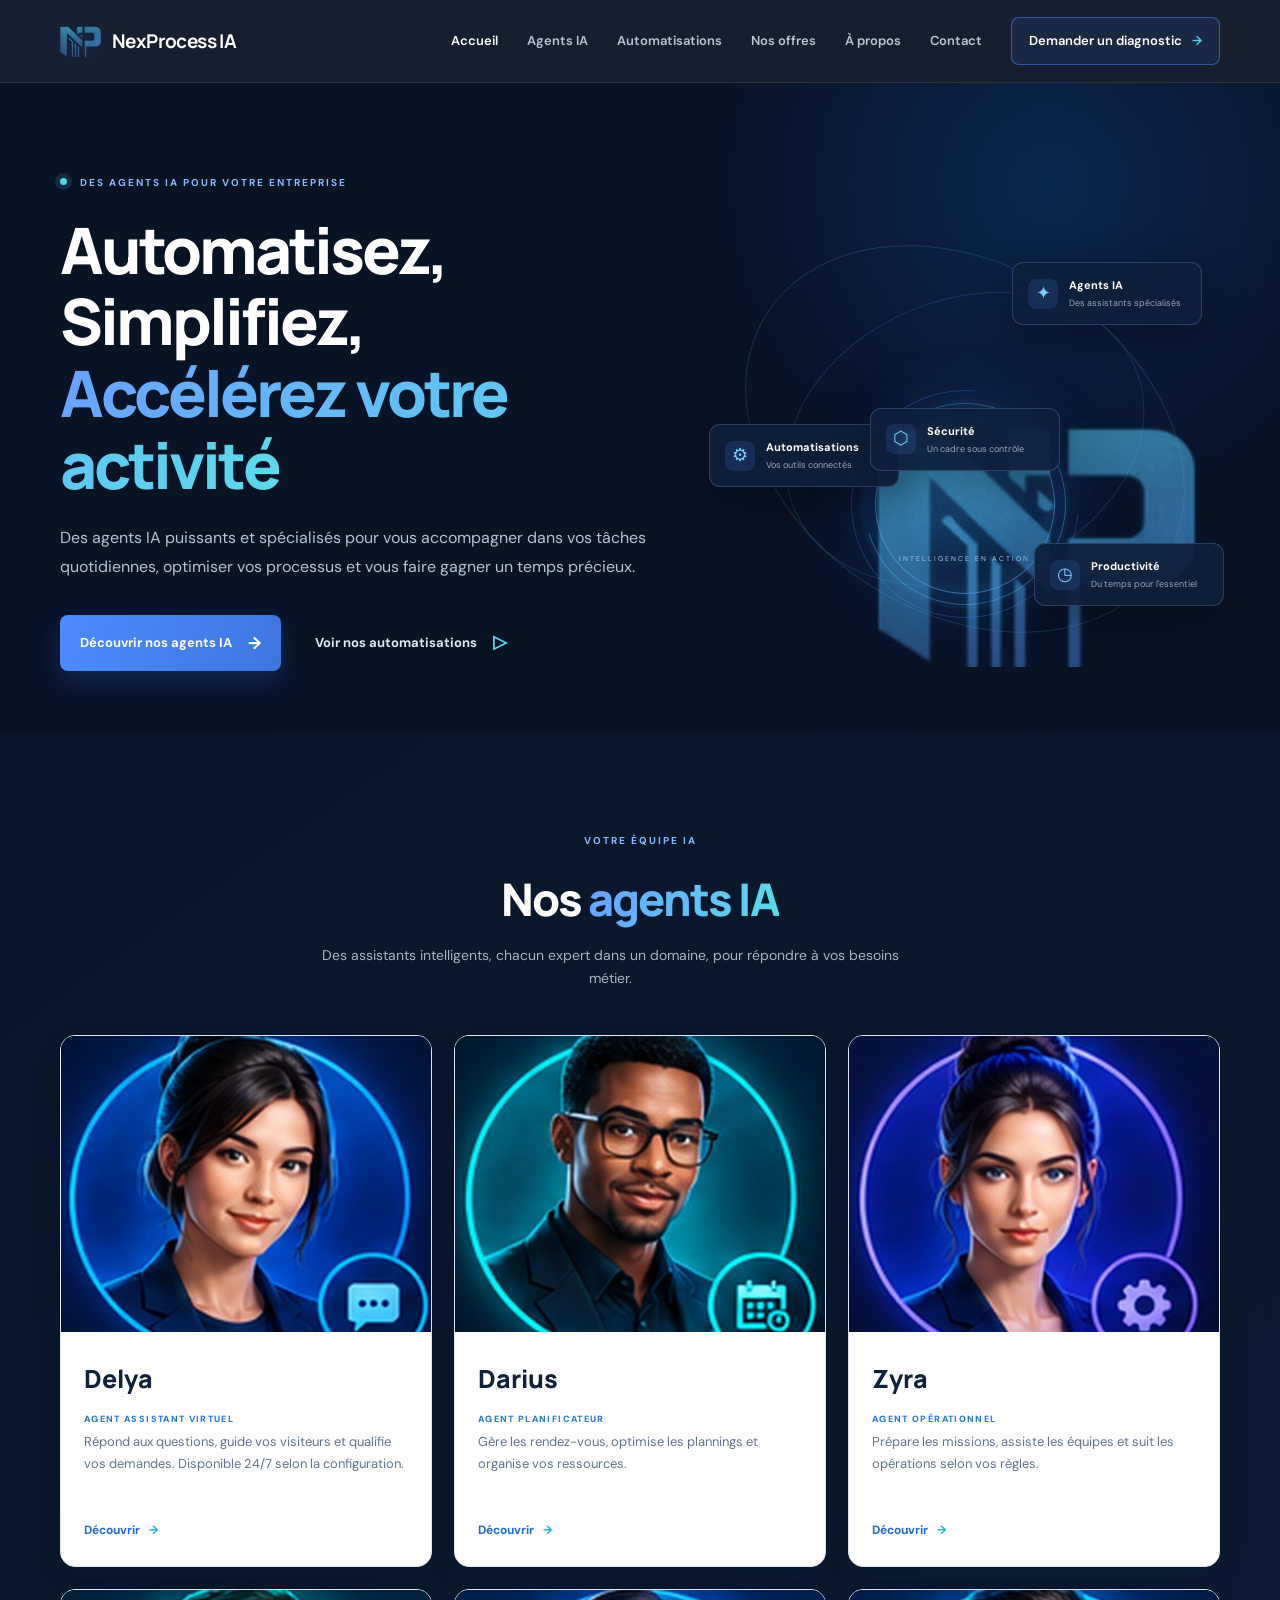
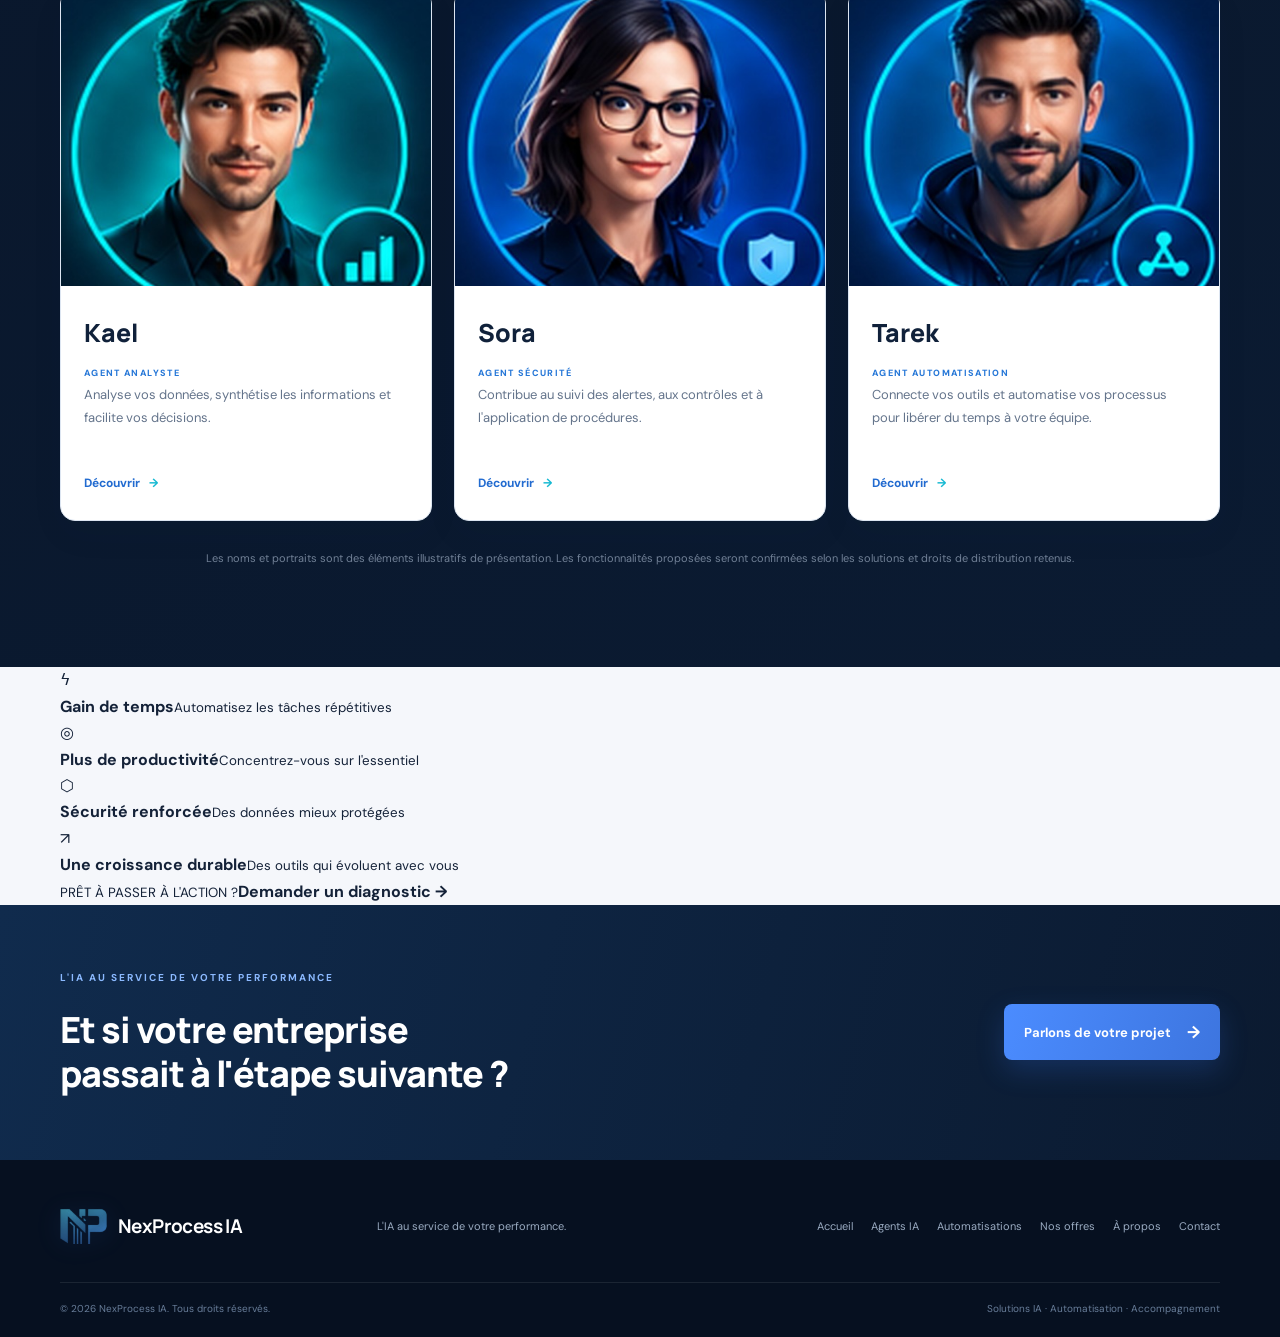
==== commit 0234bbd4: "Refonte de l'accueil selon la maquette NexProcess IA" ====
--- a/index.html
+++ b/index.html
@@ -1,85 +1,57 @@
 <!doctype html>
 <html lang="fr">
 <head>
-  <meta charset="utf-8">
-  <meta name="viewport" content="width=device-width, initial-scale=1">
-  <meta name="description" content="NexProcess IA conçoit et intègre des agents IA et des automatisations pour aider les entreprises à gagner du temps et améliorer leurs processus.">
-  <meta name="theme-color" content="#081326">
-  <title>NexProcess IA — Faites avancer votre entreprise</title>
-  <link rel="preconnect" href="https://fonts.googleapis.com">
-  <link rel="preconnect" href="https://fonts.gstatic.com" crossorigin>
-  <link href="https://fonts.googleapis.com/css2?family=DM+Sans:wght@400;500;600;700&family=Manrope:wght@400;500;600;700;800&display=swap" rel="stylesheet">
-  <link rel="stylesheet" href="css/style.css">
-  <script src="js/script.js" defer></script>
+<meta charset="utf-8"><meta name="viewport" content="width=device-width, initial-scale=1">
+<meta name="description" content="NexProcess IA accompagne les professionnels avec des agents IA et des automatisations adaptés à leur activité.">
+<meta name="theme-color" content="#03132e">
+<title>NexProcess IA — Automatisez, simplifiez, accélérez votre activité</title>
+<link rel="preconnect" href="https://fonts.googleapis.com"><link rel="preconnect" href="https://fonts.gstatic.com" crossorigin>
+<link href="https://fonts.googleapis.com/css2?family=DM+Sans:wght@400;500;600;700&family=Manrope:wght@400;500;600;700;800&display=swap" rel="stylesheet">
+<link rel="stylesheet" href="css/style.css"><script src="js/script.js" defer></script>
 </head>
 <body>
-<header class="site-header">
-  <div class="container nav-wrap">
-    <a class="brand" href="index.html" aria-label="NexProcess IA, accueil"><img class="brand-logo" src="assets/nexprocessia-mark.png" alt=""><span><span class="brand-name">NexProcess</span> <b>IA</b></span></a>
-    <button class="menu-toggle" aria-label="Ouvrir le menu" aria-expanded="false"><span></span><span></span><span></span></button>
-    <nav class="main-nav" aria-label="Navigation principale">
-      <a class="active" href="index.html">Accueil</a><a href="nos-agents-ia.html">Nos agents IA</a><a href="automatisation.html">Automatisation</a><a href="a-propos.html">À propos</a><a class="nav-cta" href="contact.html">Parlons de votre projet <span>↗</span></a>
-    </nav>
-  </div>
-</header>
+<header class="site-header"><div class="container nav-wrap">
+<a class="brand" href="index.html" aria-label="NexProcess IA, accueil"><img class="brand-logo" src="assets/nexprocessia-mark.png" alt=""><span><span class="brand-name">Nex</span>Process IA</span></a>
+<button class="menu-toggle" aria-label="Ouvrir le menu" aria-expanded="false"><span></span><span></span><span></span></button>
+<nav class="main-nav" aria-label="Navigation principale"><a class="active" href="index.html">Accueil</a><a href="nos-agents-ia.html">Agents IA</a><a href="automatisation.html">Automatisations</a><a href="nos-offres.html">Nos offres</a><a href="a-propos.html">À propos</a><a href="contact.html">Contact</a><a class="nav-cta" href="contact.html">Demander un diagnostic <span>→</span></a></nav>
+</div></header>
 <main>
-  <section class="hero">
-    <div class="hero-glow"></div>
-    <div class="container hero-grid">
-      <div class="hero-copy">
-        <p class="eyebrow"><span class="pulse"></span> L'intelligence artificielle au service de votre activité</p>
-        <h1>Votre entreprise avance.<br><span>Vos agents IA travaillent.</span></h1>
-        <p class="hero-lead">Nous concevons et intégrons des agents IA et des automatisations adaptés à votre entreprise pour simplifier vos tâches, fluidifier vos échanges et libérer du temps pour l'essentiel.</p>
-        <div class="hero-actions"><a class="btn btn-primary" href="contact.html">Étudier mon projet <span>↗</span></a><a class="btn btn-quiet" href="nos-agents-ia.html">Découvrir nos solutions <span>→</span></a></div>
-        <div class="hero-proof"><span class="proof-icon">✦</span><span>Des solutions pensées autour de vos méthodes de travail</span></div>
-      </div>
-      <div class="hero-visual" aria-label="Illustration abstraite d'un réseau d'agents intelligents">
-        <div class="orbit orbit-one"></div><div class="orbit orbit-two"></div>
-        <div class="core"><div class="core-inner">N<span>IA</span></div><small>INTELLIGENCE<br>EN ACTION</small></div>
-        <div class="float-card card-top"><span class="mini-icon">✧</span><div><b>Agent IA</b><small>Disponible selon vos règles</small></div><i class="status-dot"></i></div>
-        <div class="float-card card-left"><span class="mini-icon">↗</span><div><b>Automatisation</b><small>Vos outils connectés</small></div></div>
-        <div class="float-card card-right"><span class="mini-icon">◎</span><div><b>Relation client</b><small>Des réponses plus fluides</small></div></div>
-        <div class="visual-caption">Concevoir · Connecter · Faire évoluer</div>
-      </div>
-    </div>
-    <div class="container hero-bottom"><span>CONÇU POUR LES PROFESSIONNELS</span><span class="line"></span><span>IA + AUTOMATISATION + ACCOMPAGNEMENT</span></div>
-  </section>
+<section class="hero hero-reference"><div class="hero-glow"></div><div class="container hero-grid">
+<div class="hero-copy"><p class="eyebrow"><span class="pulse"></span> DES AGENTS IA POUR VOTRE ENTREPRISE</p>
+<h1>Automatisez, Simplifiez,<br><span>Accélérez votre activité</span></h1>
+<p class="hero-lead">Des agents IA puissants et spécialisés pour vous accompagner dans vos tâches quotidiennes, optimiser vos processus et vous faire gagner un temps précieux.</p>
+<div class="hero-actions"><a class="btn btn-primary" href="nos-agents-ia.html">Découvrir nos agents IA <span>→</span></a><a class="btn btn-quiet outline-quiet" href="automatisation.html">Voir nos automatisations <span>▷</span></a></div>
+</div>
+<div class="hero-visual hero-visual-reference" aria-label="Illustration du réseau NexProcess IA">
+<div class="hero-tech-glow"></div><div class="orbit orbit-one"></div><div class="orbit orbit-two"></div>
+<div class="core reference-core"><img src="assets/nexprocessia-mark.png" alt="Logo NexProcess IA"><small>INTELLIGENCE EN ACTION</small></div>
+<div class="float-card card-top"><span class="mini-icon">✦</span><div><b>Agents IA</b><small>Des assistants spécialisés</small></div></div>
+<div class="float-card card-left"><span class="mini-icon">⚙</span><div><b>Automatisations</b><small>Vos outils connectés</small></div></div>
+<div class="float-card card-right"><span class="mini-icon">◷</span><div><b>Productivité</b><small>Du temps pour l'essentiel</small></div></div>
+<div class="float-card card-bottom"><span class="mini-icon">⬡</span><div><b>Sécurité</b><small>Un cadre sous contrôle</small></div></div>
+</div></div></section>
 
-  <section class="section section-light">
-    <div class="container">
-      <div class="section-heading centered"><p class="eyebrow dark">UN RENFORT POUR VOTRE QUOTIDIEN</p><h2>Moins de tâches répétitives.<br><span>Plus de temps pour votre métier.</span></h2><p>Chaque entreprise a ses propres contraintes. Nous partons de vos besoins réels pour identifier les tâches qui peuvent être assistées ou automatisées.</p></div>
-      <div class="feature-grid">
-        <article class="feature-card"><div class="feature-icon">◷</div><h3>Gagner du temps</h3><p>Réduisez les opérations répétitives et consacrez davantage de temps à vos clients et à votre activité.</p></article>
-        <article class="feature-card"><div class="feature-icon">⌘</div><h3>Mieux organiser</h3><p>Faites circuler les bonnes informations entre vos outils et structurez vos processus.</p></article>
-        <article class="feature-card"><div class="feature-icon">✧</div><h3>Améliorer l'expérience</h3><p>Apportez une assistance plus régulière à vos prospects, clients et équipes, avec un contrôle humain adapté.</p></article>
-      </div>
-    </div>
-  </section>
+<section class="agents-home section section-dark"><div class="container">
+<div class="section-heading centered"><p class="eyebrow">VOTRE ÉQUIPE IA</p><h2>Nos <span>agents IA</span></h2><p>Des assistants intelligents, chacun expert dans un domaine, pour répondre à vos besoins métier.</p></div>
+<div class="agent-cards">
+<article class="agent-card"><img src="assets/agents/delya.jpg" alt="Portrait illustratif de Delya"><div class="agent-card-body"><h3>Delya</h3><span class="agent-tag">AGENT ASSISTANT VIRTUEL</span><p>Répond aux questions, guide vos visiteurs et qualifie vos demandes. Disponible 24/7 selon la configuration.</p><a href="nos-agents-ia.html">Découvrir <b>→</b></a></div></article>
+<article class="agent-card"><img src="assets/agents/darius.jpg" alt="Portrait illustratif de Darius"><div class="agent-card-body"><h3>Darius</h3><span class="agent-tag">AGENT PLANIFICATEUR</span><p>Gère les rendez-vous, optimise les plannings et organise vos ressources.</p><a href="nos-agents-ia.html">Découvrir <b>→</b></a></div></article>
+<article class="agent-card"><img src="assets/agents/zyra.jpg" alt="Portrait illustratif de Zyra"><div class="agent-card-body"><h3>Zyra</h3><span class="agent-tag">AGENT OPÉRATIONNEL</span><p>Prépare les missions, assiste les équipes et suit les opérations selon vos règles.</p><a href="nos-agents-ia.html">Découvrir <b>→</b></a></div></article>
+<article class="agent-card"><img src="assets/agents/kael.jpg" alt="Portrait illustratif de Kael"><div class="agent-card-body"><h3>Kael</h3><span class="agent-tag">AGENT ANALYSTE</span><p>Analyse vos données, synthétise les informations et facilite vos décisions.</p><a href="nos-agents-ia.html">Découvrir <b>→</b></a></div></article>
+<article class="agent-card"><img src="assets/agents/sora.jpg" alt="Portrait illustratif de Sora"><div class="agent-card-body"><h3>Sora</h3><span class="agent-tag">AGENT SÉCURITÉ</span><p>Contribue au suivi des alertes, aux contrôles et à l'application de procédures.</p><a href="nos-agents-ia.html">Découvrir <b>→</b></a></div></article>
+<article class="agent-card"><img src="assets/agents/tarek.jpg" alt="Portrait illustratif de Tarek"><div class="agent-card-body"><h3>Tarek</h3><span class="agent-tag">AGENT AUTOMATISATION</span><p>Connecte vos outils et automatise vos processus pour libérer du temps à votre équipe.</p><a href="nos-agents-ia.html">Découvrir <b>→</b></a></div></article>
+</div>
+<div class="agent-disclaimer">Les noms et portraits sont des éléments illustratifs de présentation. Les fonctionnalités proposées seront confirmées selon les solutions et droits de distribution retenus.</div>
+</div></section>
 
-  <section class="section section-dark">
-    <div class="container">
-      <div class="section-heading"><p class="eyebrow">NOS DOMAINES D'INTERVENTION</p><h2>Des agents IA utiles.<br><span>Des processus plus fluides.</span></h2><p>De l'accueil à l'assistance administrative, nous adaptons les solutions à votre organisation et à vos outils.</p></div>
-      <div class="solution-grid">
-        <a class="solution-card" href="nos-agents-ia.html#accueil"><span class="solution-number">01</span><span class="solution-symbol">◉</span><h3>Accueil & relation client</h3><p>Répondre aux demandes courantes, orienter les contacts et faciliter la prise de rendez-vous.</p><span class="text-link">Découvrir <b>→</b></span></a>
-        <a class="solution-card" href="nos-agents-ia.html#commercial"><span class="solution-number">02</span><span class="solution-symbol">↗</span><h3>Développement commercial</h3><p>Qualifier les demandes, préparer les relances et aider au suivi des opportunités.</p><span class="text-link">Découvrir <b>→</b></span></a>
-        <a class="solution-card" href="nos-agents-ia.html#administratif"><span class="solution-number">03</span><span class="solution-symbol">▤</span><h3>Assistance administrative</h3><p>Faciliter le traitement des informations, des documents et des tâches récurrentes.</p><span class="text-link">Découvrir <b>→</b></span></a>
-        <a class="solution-card" href="automatisation.html"><span class="solution-number">04</span><span class="solution-symbol">⤳</span><h3>Automatisation métier</h3><p>Connecter vos applications pour éviter les doubles saisies et les ruptures de suivi.</p><span class="text-link">Découvrir <b>→</b></span></a>
-      </div>
-    </div>
-  </section>
-
-  <section class="section section-light">
-    <div class="container split-section">
-      <div><p class="eyebrow dark">UNE APPROCHE CONCRÈTE</p><h2>Pas de technologie pour la technologie.<br><span>Des réponses à vos besoins.</span></h2></div>
-      <div class="steps">
-        <div class="step"><span>01</span><div><h3>Comprendre</h3><p>Nous échangeons sur votre activité, vos outils et les tâches qui vous prennent du temps.</p></div></div>
-        <div class="step"><span>02</span><div><h3>Concevoir</h3><p>Nous définissons une solution adaptée, son périmètre et les points de contrôle nécessaires.</p></div></div>
-        <div class="step"><span>03</span><div><h3>Déployer & accompagner</h3><p>Nous intégrons la solution, vous aidons à la prendre en main et la faisons évoluer avec vos besoins.</p></div></div>
-      </div>
-    </div>
-  </section>
-  <section class="cta-band"><div class="container cta-inner"><div><p class="eyebrow">VOTRE PROCHAIN GAIN DE TEMPS COMMENCE ICI</p><h2>Et si nous étudiions<br>ce que l'IA peut changer chez vous ?</h2></div><a class="btn btn-primary" href="contact.html">Parler de mon projet <span>↗</span></a></div></section>
+<section class="benefit-strip"><div class="container benefit-inner">
+<div class="benefit"><span class="benefit-symbol">ϟ</span><div><b>Gain de temps</b><small>Automatisez les tâches répétitives</small></div></div>
+<div class="benefit"><span class="benefit-symbol">◎</span><div><b>Plus de productivité</b><small>Concentrez-vous sur l'essentiel</small></div></div>
+<div class="benefit"><span class="benefit-symbol">⬡</span><div><b>Sécurité renforcée</b><small>Des données mieux protégées</small></div></div>
+<div class="benefit"><span class="benefit-symbol">↗</span><div><b>Une croissance durable</b><small>Des outils qui évoluent avec vous</small></div></div>
+<a class="benefit-cta" href="contact.html"><small>PRÊT À PASSER À L'ACTION ?</small><b>Demander un diagnostic →</b></a>
+</div></section>
+<section class="cta-band"><div class="container cta-inner"><div><p class="eyebrow">L'IA AU SERVICE DE VOTRE PERFORMANCE</p><h2>Et si votre entreprise<br>passait à l'étape suivante ?</h2></div><a class="btn btn-primary" href="contact.html">Parlons de votre projet <span>→</span></a></div></section>
 </main>
-<footer class="site-footer"><div class="container footer-top"><a class="brand" href="index.html" aria-label="NexProcess IA, accueil"><img class="brand-logo" src="assets/nexprocessia-mark.png" alt=""><span><span class="brand-name">NexProcess</span> <b>IA</b></span></a><p>Des agents IA et des automatisations conçus pour votre activité.</p><div class="footer-links"><a href="nos-agents-ia.html">Nos agents IA</a><a href="automatisation.html">Automatisation</a><a href="a-propos.html">À propos</a><a href="contact.html">Contact</a></div></div><div class="container footer-bottom"><span>© <span id="year"></span> NexProcess IA. Tous droits réservés.</span><span>Solutions IA · Automatisation · Accompagnement</span></div></footer>
-</body>
-</html>
+<footer class="site-footer"><div class="container footer-top"><a class="brand" href="index.html"><img class="brand-logo" src="assets/nexprocessia-mark.png" alt=""><span><span class="brand-name">Nex</span>Process IA</span></a><p>L'IA au service de votre performance.</p><div class="footer-links"><a href="index.html">Accueil</a><a href="nos-agents-ia.html">Agents IA</a><a href="automatisation.html">Automatisations</a><a href="nos-offres.html">Nos offres</a><a href="a-propos.html">À propos</a><a href="contact.html">Contact</a></div></div><div class="container footer-bottom"><span>© <span id="year"></span> NexProcess IA. Tous droits réservés.</span><span>Solutions IA · Automatisation · Accompagnement</span></div></footer>
+</body></html>
--- a/css/style.css
+++ b/css/style.css
@@ -1,3 +1,8 @@
 *{box-sizing:border-box} :root{--navy:#081326;--navy2:#0d1d35;--blue:#4b8cff;--cyan:#55d5ed;--ink:#142238;--muted:#64748b;--paper:#f5f7fb;--white:#fff;--line:rgba(255,255,255,.12);--font:'DM Sans',sans-serif;--display:'Manrope',sans-serif}html{scroll-behavior:smooth}body{margin:0;font-family:var(--font);color:var(--ink);background:var(--paper);line-height:1.65}a{color:inherit;text-decoration:none}.container{width:min(1160px,calc(100% - 48px));margin:auto}.site-header{position:sticky;top:0;z-index:20;background:rgba(7,18,35,.94);backdrop-filter:blur(16px);border-bottom:1px solid rgba(255,255,255,.08)}.nav-wrap{height:82px;display:flex;align-items:center;justify-content:space-between}.brand{display:inline-flex;align-items:center;gap:10px;color:#fff;font:700 19px var(--display);letter-spacing:-.6px;white-space:nowrap}.brand-logo{display:block;width:42px;height:42px;object-fit:contain;filter:drop-shadow(0 4px 12px #4b8cff35)}.brand-name{color:#fff}.brand b{color:var(--cyan)}.main-nav{display:flex;align-items:center;gap:29px;color:#b8c4d8;font-size:13px;font-weight:600}.main-nav a{transition:.2s}.main-nav a:hover,.main-nav a.active{color:#fff}.main-nav .nav-cta{padding:12px 17px;border:1px solid #4c8cff80;border-radius:8px;color:#fff;background:#4b8cff18}.nav-cta span{color:var(--cyan);margin-left:7px}.menu-toggle{display:none;background:none;border:0;padding:8px}.menu-toggle span{display:block;width:23px;height:2px;background:white;margin:5px}.hero,.section-dark,.page-hero{background:var(--navy);color:#fff}.hero{position:relative;overflow:hidden;padding:92px 0 30px}.hero-glow{position:absolute;width:700px;height:700px;right:-120px;top:-250px;background:radial-gradient(circle,#1556a84a,transparent 68%);pointer-events:none}.hero-grid{position:relative;display:grid;grid-template-columns:1.08fr .92fr;gap:50px;align-items:center;min-height:470px}.eyebrow{font-size:10px;letter-spacing:2px;font-weight:700;color:#8bb9ff;text-transform:uppercase;margin:0 0 22px}.eyebrow.dark{color:#3477d6}.pulse{display:inline-block;width:7px;height:7px;background:var(--cyan);border-radius:50%;margin:0 9px 1px 0;box-shadow:0 0 0 5px #55d5ed20}.hero h1,.page-hero h1{font:800 clamp(42px,5vw,66px)/1.12 var(--display);letter-spacing:-3px;margin:0 0 24px}.hero h1 span,.page-hero h1 span,.section-heading h2 span,.split-section h2 span,.about-layout h2 span{background:linear-gradient(90deg,#69a3ff,#5ad9e9);-webkit-background-clip:text;background-clip:text;color:transparent}.hero-lead{max-width:590px;color:#b4c2d7;font-size:16px;line-height:1.8}.hero-actions{display:flex;align-items:center;gap:14px;margin:32px 0}.btn{display:inline-flex;align-items:center;justify-content:center;gap:16px;padding:14px 20px;border-radius:8px;font-size:13px;font-weight:700;transition:transform .2s,box-shadow .2s;border:0;cursor:pointer}.btn:hover{transform:translateY(-2px)}.btn-primary{background:linear-gradient(110deg,#4b8cff,#3d75df);color:#fff;box-shadow:0 10px 28px #397cff35}.btn-primary:hover{box-shadow:0 13px 32px #397cff55}.btn-primary span{font-size:17px}.btn-quiet{color:#dbe7f8}.btn-quiet span{color:var(--cyan);font-size:18px}.hero-proof{display:flex;align-items:center;gap:10px;color:#91a2ba;font-size:12px}.proof-icon{color:var(--cyan);font-size:18px}.hero-visual{height:440px;position:relative;display:grid;place-items:center}.orbit{position:absolute;border:1px solid #4d9fff30;border-radius:50%;transform:rotate(-22deg)}.orbit-one{width:370px;height:280px}.orbit-two{width:470px;height:350px;transform:rotate(32deg);border-color:#59d9e929}.core{width:180px;height:180px;border-radius:50%;display:grid;place-items:center;position:relative;background:radial-gradient(circle at 35% 30%,#1e4e83,#0c2341 65%);border:1px solid #6db9ff80;box-shadow:0 0 0 15px #348cff0d,0 0 70px #2f8cff50,inset 0 0 30px #61caff25}.core:before,.core:after{content:'';position:absolute;inset:-12px;border:1px solid #53cbe95c;border-radius:50%;border-left-color:transparent;transform:rotate(28deg)}.core:after{inset:-25px;border-color:#4b8cff45;border-right-color:transparent;transform:rotate(-40deg)}.core-inner{font:800 52px var(--display);color:white;letter-spacing:-5px}.core-inner span{font-size:17px;color:var(--cyan);letter-spacing:0;margin-left:3px}.core small{position:absolute;bottom:29px;text-align:center;font-size:7px;letter-spacing:2px;color:#a6c5e9}.float-card{position:absolute;display:flex;align-items:center;gap:11px;padding:13px 15px;border:1px solid #8bbfff38;border-radius:11px;background:#0e2039eF;box-shadow:0 15px 45px #0005;min-width:190px}.float-card b{display:block;font-size:11px;color:#fff}.float-card small{display:block;font-size:9px;color:#91a6c2;margin-top:2px}.mini-icon{width:30px;height:30px;display:grid;place-items:center;border-radius:8px;background:#4b8cff25;color:#78cfff;font-size:18px}.card-top{top:43px;right:18px}.card-left{left:0;top:205px}.card-right{right:-4px;bottom:53px}.status-dot{width:6px;height:6px;background:#59ddb2;border-radius:50%;margin-left:auto}.visual-caption{position:absolute;bottom:2px;font-size:9px;letter-spacing:2px;color:#7188a7;text-transform:uppercase}.hero-bottom{display:flex;align-items:center;gap:18px;margin-top:42px;color:#6f829e;font-size:9px;letter-spacing:1.6px}.hero-bottom .line{height:1px;background:#ffffff1c;flex:1}.section{padding:100px 0}.section-light{background:var(--paper)}.section-heading{max-width:680px;margin-bottom:45px}.section-heading.centered{text-align:center;margin-left:auto;margin-right:auto}.section-heading h2,.split-section h2,.about-layout h2{font:800 clamp(32px,4vw,45px)/1.2 var(--display);letter-spacing:-1.8px;margin:0 0 18px;color:var(--ink)}.section-dark .section-heading h2,.section-dark .split-section h2{color:#fff}.section-heading>p:last-child,.muted{color:var(--muted);max-width:620px;font-size:14px}.section-dark .section-heading>p:last-child,.section-dark .muted{color:#a3b4ca}.feature-grid{display:grid;grid-template-columns:repeat(3,1fr);gap:18px}.feature-card{padding:29px;border-radius:13px;background:#fff;border:1px solid #e5eaf2;box-shadow:0 10px 35px #1d35570a}.feature-icon,.agent-icon{width:45px;height:45px;display:grid;place-items:center;border-radius:11px;background:#e9f2ff;color:#347de5;font-size:21px;margin-bottom:22px}.feature-card h3,.solution-card h3,.step h3,.principle-grid h3{font:700 17px var(--display);margin:0 0 9px}.feature-card p,.solution-card p,.step p,.principle-grid p{font-size:13px;color:var(--muted);line-height:1.75;margin:0}.section-dark{background:linear-gradient(145deg,#09162a,#0b1b32)}.solution-grid{display:grid;grid-template-columns:repeat(4,1fr);gap:14px}.solution-card{position:relative;display:block;min-height:270px;padding:24px;border:1px solid #ffffff18;border-radius:12px;background:linear-gradient(145deg,#132945,#0d1e35);transition:.25s}.solution-card:hover{transform:translateY(-5px);border-color:#5b9dff8a;background:linear-gradient(145deg,#18365b,#102440)}.solution-number{font-size:10px;color:#6e8caf;letter-spacing:1px}.solution-symbol{display:block;color:#65c9ef;font-size:26px;margin:27px 0 16px}.solution-card h3{color:white;font-size:15px}.solution-card p{color:#9eafc5}.text-link{display:inline-flex;gap:10px;margin-top:22px;color:#8dbdff;font-size:11px;font-weight:700}.text-link b{color:var(--cyan)}.split-section{display:grid;grid-template-columns:1fr 1fr;gap:90px;align-items:start}.steps{display:grid;gap:25px}.step{display:flex;gap:20px;padding-bottom:22px;border-bottom:1px solid #e0e6ef}.step:last-child{border:0}.step>span,.principle-grid>div>span{font:700 12px var(--display);color:#4386eb;padding-top:3px}.step h3{font-size:16px}.steps-dark .step{border-color:#ffffff18}.steps-dark .step h3{color:#fff}.steps-dark .step p{color:#a4b5ca}.cta-band{padding:65px 0;background:linear-gradient(105deg,#102b4d,#0b1a30);color:white}.cta-inner{display:flex;align-items:center;justify-content:space-between;gap:30px}.cta-inner h2{font:800 clamp(26px,3vw,36px)/1.2 var(--display);letter-spacing:-1px;margin:0}.site-footer{background:#061020;color:#9aabc1;padding:42px 0 20px}.footer-top{display:grid;grid-template-columns:1fr 1.3fr 1.5fr;align-items:center;gap:25px;padding-bottom:32px}.footer-top p{font-size:11px}.site-footer .brand-logo{width:48px;height:48px}.footer-links{display:flex;justify-content:flex-end;gap:18px;flex-wrap:wrap;font-size:11px}.footer-links a:hover{color:#fff}.footer-bottom{border-top:1px solid #ffffff16;padding-top:18px;display:flex;justify-content:space-between;font-size:10px;color:#687d99}.page-hero{padding:100px 0 95px;background:radial-gradient(ellipse at 80% 10%,#173c68 0,transparent 42%),#081326}.page-hero h1{max-width:900px}.page-hero p:last-child{max-width:700px;color:#afbed2;font-size:16px;line-height:1.8}.agent-list{max-width:950px}.agent-row{display:grid;grid-template-columns:70px 1fr;gap:25px;padding:42px 0;border-bottom:1px solid #e0e6ef;scroll-margin-top:100px}.agent-row:first-child{padding-top:0}.agent-row:last-child{border:0}.agent-icon{margin:0;width:58px;height:58px;font-size:24px}.agent-row h2{font:800 27px var(--display);letter-spacing:-.8px;margin:0 0 12px}.agent-row p:not(.eyebrow){color:var(--muted);font-size:14px;max-width:760px}.agent-row ul{display:flex;gap:10px 25px;flex-wrap:wrap;padding:0;margin:20px 0 0;list-style:none}.agent-row li{font-size:12px;color:#38516e}.agent-row li:before{content:'✓';color:#3984e9;margin-right:8px}.about-layout{display:grid;grid-template-columns:1fr 1fr;gap:90px}.about-layout h2{font-size:39px}.about-copy p{font-size:14px;color:var(--muted);line-height:1.9}.quote-mark{font:800 70px var(--display);color:#4c91ed;line-height:1;margin-top:25px}.about-copy blockquote{font:700 19px var(--display);margin:0;color:#193454}.principle-grid{display:grid;grid-template-columns:repeat(3,1fr);gap:35px}.principle-grid h3{color:white;margin:18px 0 10px}.principle-grid p{color:#a3b4ca}.contact-layout{display:grid;grid-template-columns:.8fr 1.2fr;gap:80px}.contact-aside h2{font:800 34px/1.2 var(--display);letter-spacing:-1px;margin:0 0 18px}.contact-aside>p:not(.eyebrow){color:var(--muted);font-size:14px}.contact-note{display:flex;gap:13px;padding:18px;background:#eaf2ff;border-radius:10px;margin-top:30px;color:#35516f}.contact-note>span{color:#347de5;font-size:20px}.contact-note p{font-size:11px;margin:0;line-height:1.7}.contact-form{padding:30px;background:white;border:1px solid #e3e9f1;border-radius:13px;box-shadow:0 15px 45px #1c36550c}.contact-form label{display:block;font-size:11px;font-weight:700;color:#334760;margin-bottom:17px}.form-row{display:grid;grid-template-columns:1fr 1fr;gap:15px}.contact-form input:not([type=checkbox]),.contact-form select,.contact-form textarea{display:block;width:100%;margin-top:7px;padding:12px 13px;border:1px solid #dce4ee;border-radius:7px;background:#fbfcfe;color:#243b55;font:12px var(--font);outline:none}.contact-form input:focus,.contact-form select:focus,.contact-form textarea:focus{border-color:#5b9bf0;box-shadow:0 0 0 3px #4b8cff18}.contact-form textarea{resize:vertical}.contact-form .consent{display:flex;gap:9px;align-items:flex-start;font-weight:400;color:#66788e}.consent input{margin-top:3px}.contact-form .btn{width:100%}.form-feedback{font-size:12px;color:#9a5a16}.form-feedback.success{color:#167a56}
 @media(max-width:900px){.main-nav{gap:15px;font-size:11px}.hero-grid{gap:15px}.hero-visual{transform:scale(.9)}.solution-grid{grid-template-columns:repeat(2,1fr)}.footer-top{grid-template-columns:1fr 1fr}.footer-links{grid-column:1/-1;justify-content:flex-start}.split-section,.about-layout,.contact-layout{gap:40px}}
 @media(max-width:700px){.container{width:min(100% - 34px,560px)}.nav-wrap{height:70px}.menu-toggle{display:block}.main-nav{display:none;position:absolute;top:70px;left:0;right:0;padding:20px 24px 25px;background:#081326;flex-direction:column;align-items:stretch;gap:18px;border-top:1px solid #ffffff15}.main-nav.open{display:flex}.main-nav .nav-cta{text-align:center}.hero{padding:65px 0 25px}.hero-grid{grid-template-columns:1fr;gap:5px}.hero h1,.page-hero h1{font-size:43px;letter-spacing:-2px}.hero-lead{font-size:14px}.hero-visual{height:340px;transform:scale(.82);transform-origin:top center;margin-bottom:-30px}.hero-bottom{font-size:7px;gap:9px}.section{padding:70px 0}.section-heading h2,.split-section h2{font-size:34px}.feature-grid,.solution-grid,.principle-grid{grid-template-columns:1fr}.solution-card{min-height:220px}.split-section,.about-layout,.contact-layout{grid-template-columns:1fr;gap:35px}.cta-inner{align-items:flex-start;flex-direction:column}.page-hero{padding:75px 0 65px}.page-hero p:last-child{font-size:14px}.agent-row{grid-template-columns:48px 1fr;gap:15px;padding:30px 0}.agent-icon{width:44px;height:44px}.agent-row h2{font-size:22px}.agent-row ul{display:grid;gap:8px}.about-layout h2{font-size:34px}.contact-form{padding:20px}.form-row{grid-template-columns:1fr;gap:0}.footer-top{grid-template-columns:1fr;gap:10px}.footer-links{grid-column:auto;justify-content:flex-start}.footer-bottom{flex-direction:column;gap:7px}.visual-caption{font-size:8px}}
+
+/* Agent profile cards */
+.agent-cards{display:grid;grid-template-columns:repeat(3,minmax(0,1fr));gap:22px}.agent-card{overflow:hidden;border:1px solid #dce5f1;border-radius:15px;background:#fff;box-shadow:0 14px 35px #1422380c;transition:transform .2s,box-shadow .2s}.agent-card:hover{transform:translateY(-5px);box-shadow:0 20px 42px #14223818}.agent-card>img{display:block;width:100%;aspect-ratio:1.25/1;object-fit:cover;object-position:center 38%;background:#07172e}.agent-card-body{padding:22px 23px 24px}.agent-tag{font-size:9px;letter-spacing:1.35px;font-weight:800;color:#2677d7}.agent-card h3{font:800 25px var(--display);color:#10213a;margin:7px 0 8px}.agent-card p{font-size:13px;color:#64748b;line-height:1.75;min-height:68px;margin:0 0 17px}.agent-card a{font-size:12px;font-weight:700;color:#226bd0}.agent-card a b{color:#16b9d2;margin-left:6px}.agent-disclaimer{margin:28px auto 0;max-width:900px;text-align:center;color:#718096;font-size:11px;line-height:1.7}
+@media(max-width:850px){.agent-cards{grid-template-columns:repeat(2,minmax(0,1fr))}}
+@media(max-width:560px){.agent-cards{grid-template-columns:1fr}.agent-card p{min-height:0}}
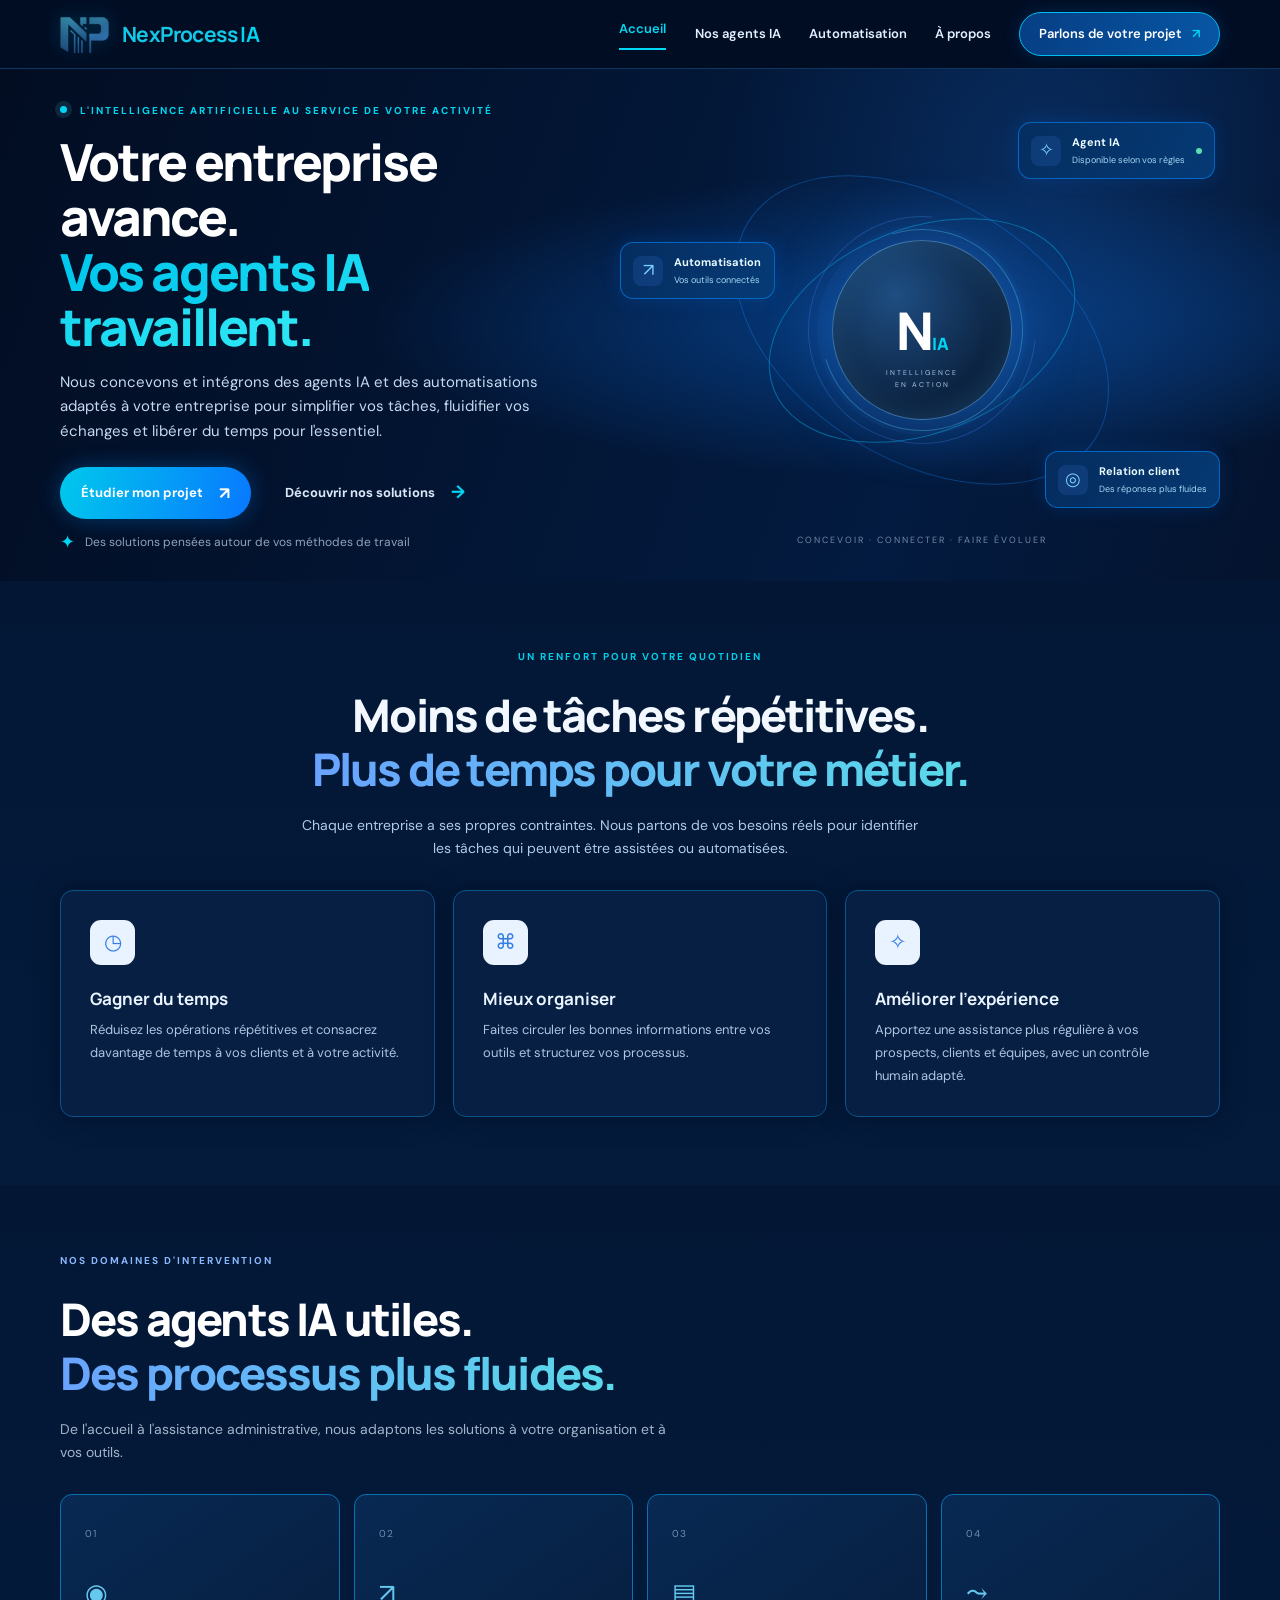
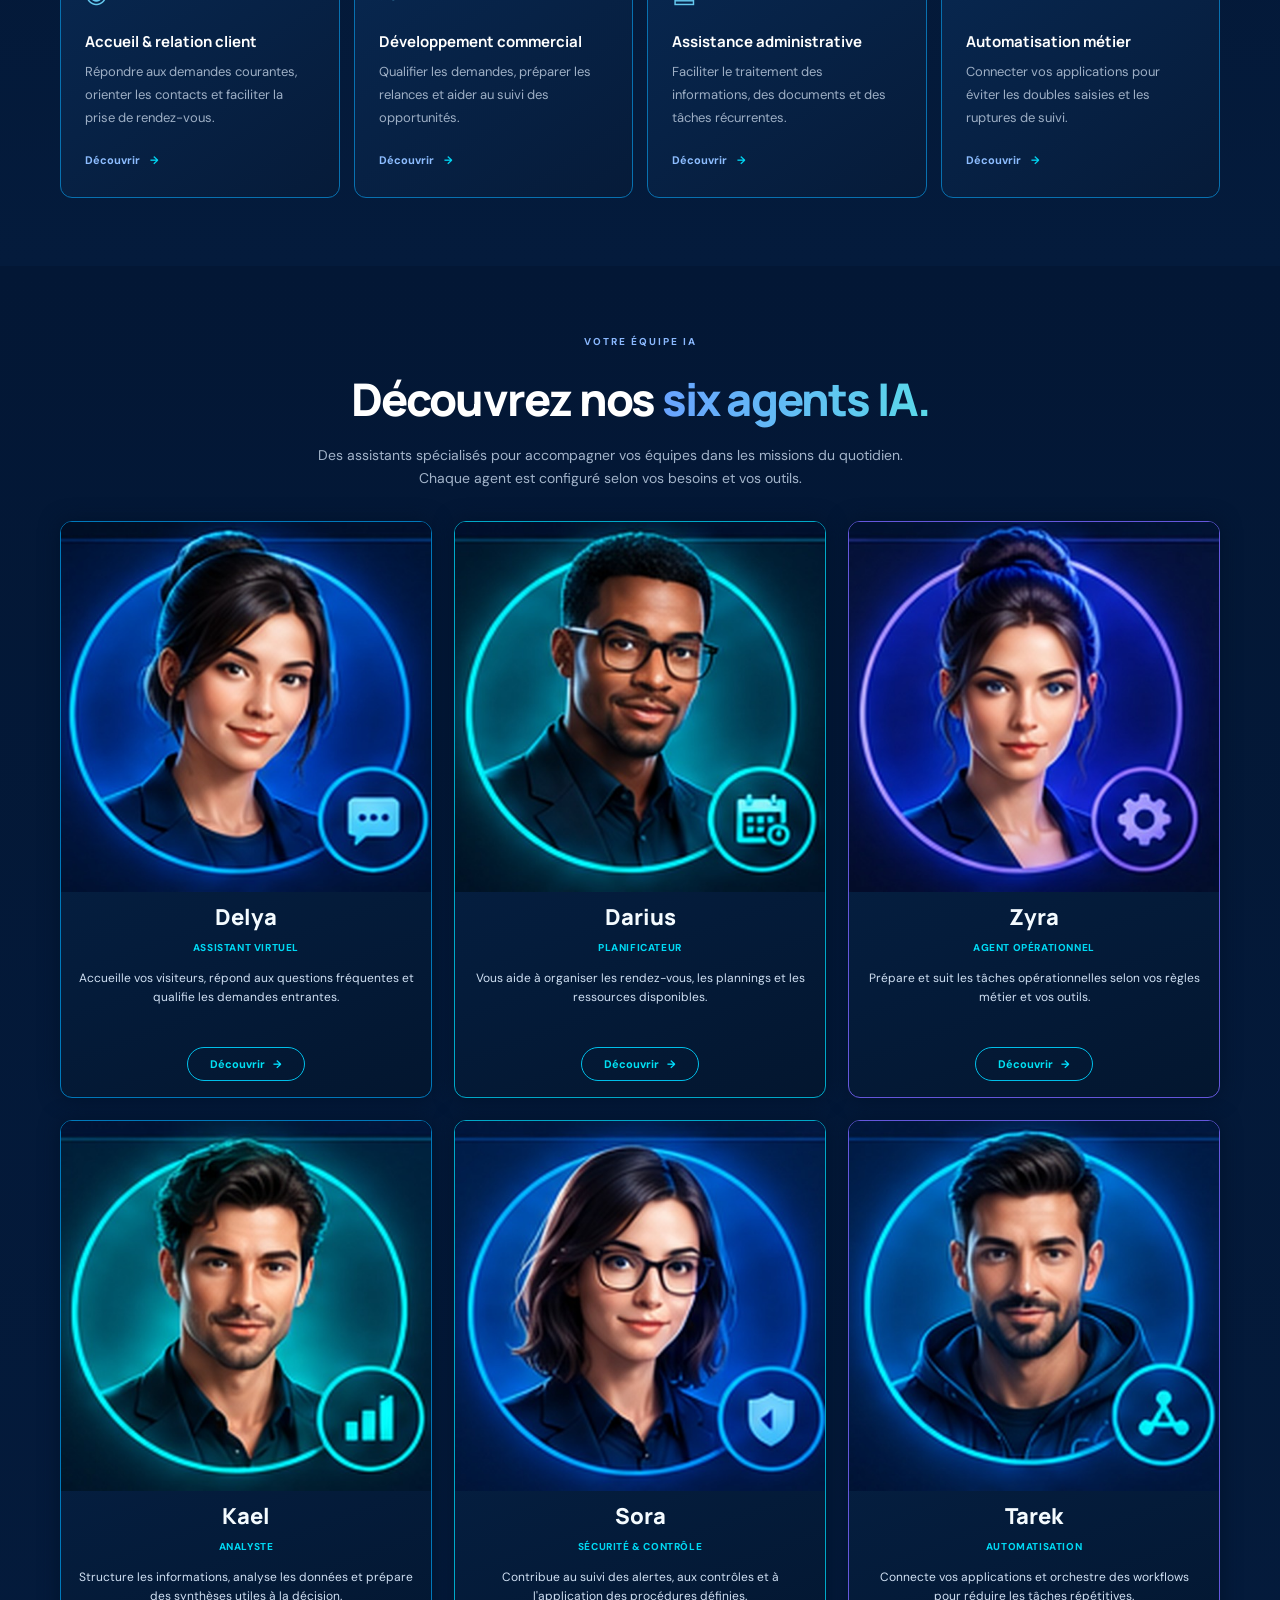
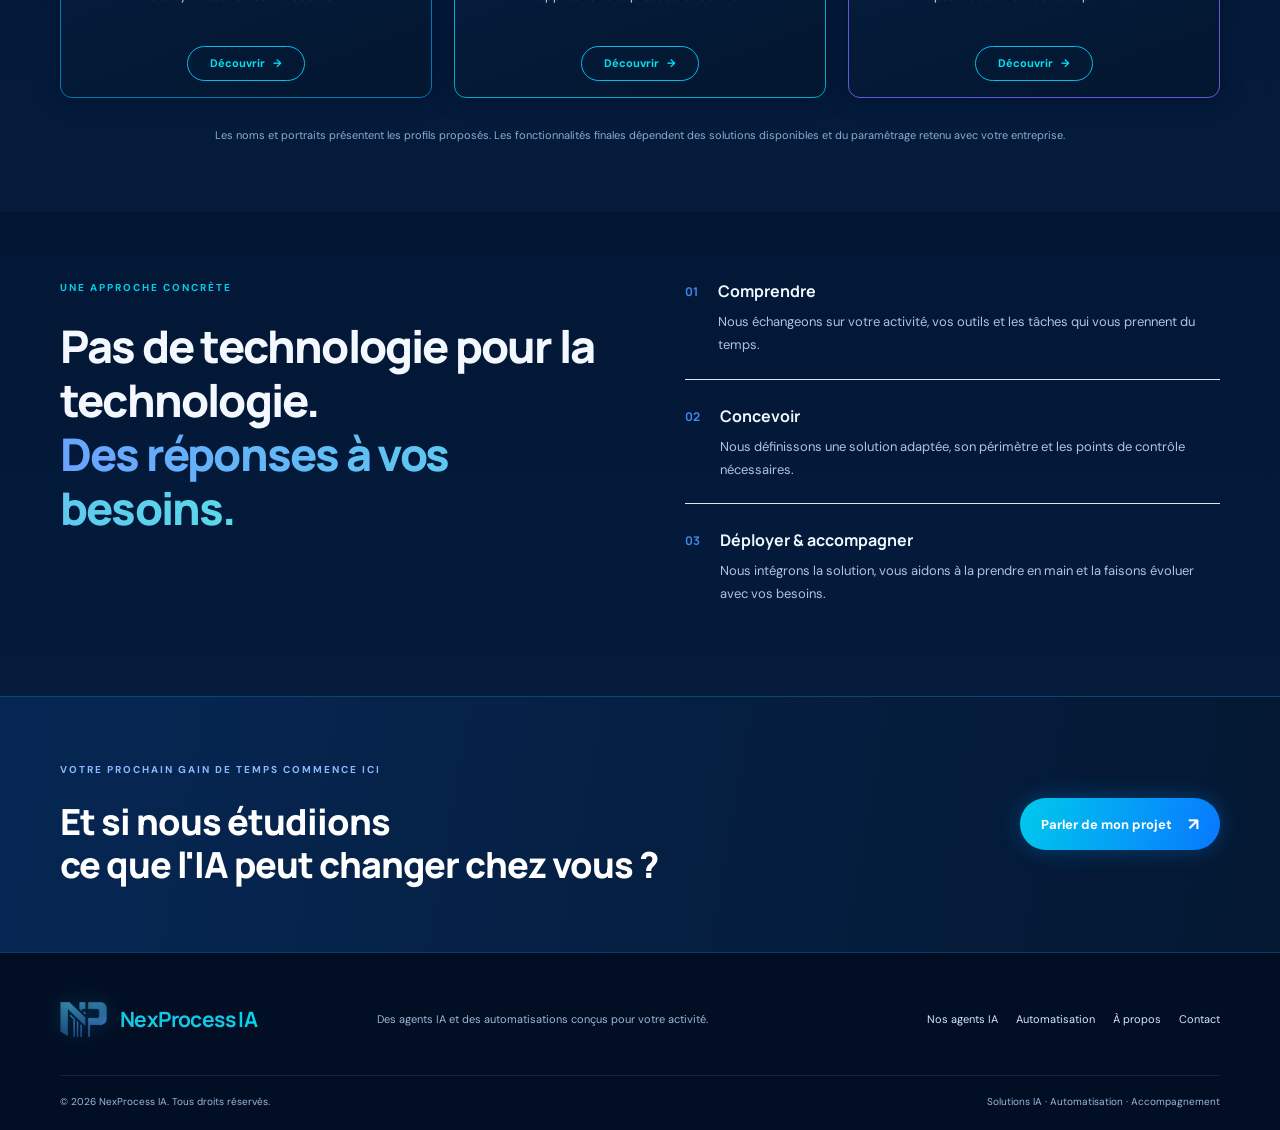
==== commit aa8c7a02: "Restaurer la page d'accueil complète et ajouter les six avatars sans retirer les contenus existants" ====
--- a/index.html
+++ b/index.html
@@ -1,57 +1,105 @@
 <!doctype html>
 <html lang="fr">
 <head>
-<meta charset="utf-8"><meta name="viewport" content="width=device-width, initial-scale=1">
-<meta name="description" content="NexProcess IA accompagne les professionnels avec des agents IA et des automatisations adaptés à leur activité.">
-<meta name="theme-color" content="#03132e">
-<title>NexProcess IA — Automatisez, simplifiez, accélérez votre activité</title>
-<link rel="preconnect" href="https://fonts.googleapis.com"><link rel="preconnect" href="https://fonts.gstatic.com" crossorigin>
-<link href="https://fonts.googleapis.com/css2?family=DM+Sans:wght@400;500;600;700&family=Manrope:wght@400;500;600;700;800&display=swap" rel="stylesheet">
-<link rel="stylesheet" href="css/style.css"><script src="js/script.js" defer></script>
+  <meta charset="utf-8">
+  <meta name="viewport" content="width=device-width, initial-scale=1">
+  <meta name="description" content="NexProcess IA conçoit et intègre des agents IA et des automatisations pour aider les entreprises à gagner du temps et améliorer leurs processus.">
+  <meta name="theme-color" content="#081326">
+  <title>NexProcess IA — Faites avancer votre entreprise</title>
+  <link rel="preconnect" href="https://fonts.googleapis.com">
+  <link rel="preconnect" href="https://fonts.gstatic.com" crossorigin>
+  <link href="https://fonts.googleapis.com/css2?family=DM+Sans:wght@400;500;600;700&family=Manrope:wght@400;500;600;700;800&display=swap" rel="stylesheet">
+  <link rel="stylesheet" href="css/style.css">
+  <script src="js/script.js" defer></script>
 </head>
 <body>
-<header class="site-header"><div class="container nav-wrap">
-<a class="brand" href="index.html" aria-label="NexProcess IA, accueil"><img class="brand-logo" src="assets/nexprocessia-mark.png" alt=""><span><span class="brand-name">Nex</span>Process IA</span></a>
-<button class="menu-toggle" aria-label="Ouvrir le menu" aria-expanded="false"><span></span><span></span><span></span></button>
-<nav class="main-nav" aria-label="Navigation principale"><a class="active" href="index.html">Accueil</a><a href="nos-agents-ia.html">Agents IA</a><a href="automatisation.html">Automatisations</a><a href="nos-offres.html">Nos offres</a><a href="a-propos.html">À propos</a><a href="contact.html">Contact</a><a class="nav-cta" href="contact.html">Demander un diagnostic <span>→</span></a></nav>
-</div></header>
+<header class="site-header">
+  <div class="container nav-wrap">
+    <a class="brand" href="index.html" aria-label="NexProcess IA, accueil"><img class="brand-logo" src="assets/nexprocessia-mark.png" alt=""><span><span class="brand-name">NexProcess</span> <b>IA</b></span></a>
+    <button class="menu-toggle" aria-label="Ouvrir le menu" aria-expanded="false"><span></span><span></span><span></span></button>
+    <nav class="main-nav" aria-label="Navigation principale">
+      <a class="active" href="index.html">Accueil</a><a href="nos-agents-ia.html">Nos agents IA</a><a href="automatisation.html">Automatisation</a><a href="a-propos.html">À propos</a><a class="nav-cta" href="contact.html">Parlons de votre projet <span>↗</span></a>
+    </nav>
+  </div>
+</header>
 <main>
-<section class="hero hero-reference"><div class="hero-glow"></div><div class="container hero-grid">
-<div class="hero-copy"><p class="eyebrow"><span class="pulse"></span> DES AGENTS IA POUR VOTRE ENTREPRISE</p>
-<h1>Automatisez, Simplifiez,<br><span>Accélérez votre activité</span></h1>
-<p class="hero-lead">Des agents IA puissants et spécialisés pour vous accompagner dans vos tâches quotidiennes, optimiser vos processus et vous faire gagner un temps précieux.</p>
-<div class="hero-actions"><a class="btn btn-primary" href="nos-agents-ia.html">Découvrir nos agents IA <span>→</span></a><a class="btn btn-quiet outline-quiet" href="automatisation.html">Voir nos automatisations <span>▷</span></a></div>
-</div>
-<div class="hero-visual hero-visual-reference" aria-label="Illustration du réseau NexProcess IA">
-<div class="hero-tech-glow"></div><div class="orbit orbit-one"></div><div class="orbit orbit-two"></div>
-<div class="core reference-core"><img src="assets/nexprocessia-mark.png" alt="Logo NexProcess IA"><small>INTELLIGENCE EN ACTION</small></div>
-<div class="float-card card-top"><span class="mini-icon">✦</span><div><b>Agents IA</b><small>Des assistants spécialisés</small></div></div>
-<div class="float-card card-left"><span class="mini-icon">⚙</span><div><b>Automatisations</b><small>Vos outils connectés</small></div></div>
-<div class="float-card card-right"><span class="mini-icon">◷</span><div><b>Productivité</b><small>Du temps pour l'essentiel</small></div></div>
-<div class="float-card card-bottom"><span class="mini-icon">⬡</span><div><b>Sécurité</b><small>Un cadre sous contrôle</small></div></div>
-</div></div></section>
+  <section class="hero">
+    <div class="hero-glow"></div>
+    <div class="container hero-grid">
+      <div class="hero-copy">
+        <p class="eyebrow"><span class="pulse"></span> L'intelligence artificielle au service de votre activité</p>
+        <h1>Votre entreprise avance.<br><span>Vos agents IA travaillent.</span></h1>
+        <p class="hero-lead">Nous concevons et intégrons des agents IA et des automatisations adaptés à votre entreprise pour simplifier vos tâches, fluidifier vos échanges et libérer du temps pour l'essentiel.</p>
+        <div class="hero-actions"><a class="btn btn-primary" href="contact.html">Étudier mon projet <span>↗</span></a><a class="btn btn-quiet" href="nos-agents-ia.html">Découvrir nos solutions <span>→</span></a></div>
+        <div class="hero-proof"><span class="proof-icon">✦</span><span>Des solutions pensées autour de vos méthodes de travail</span></div>
+      </div>
+      <div class="hero-visual" aria-label="Illustration abstraite d'un réseau d'agents intelligents">
+        <div class="orbit orbit-one"></div><div class="orbit orbit-two"></div>
+        <div class="core"><div class="core-inner">N<span>IA</span></div><small>INTELLIGENCE<br>EN ACTION</small></div>
+        <div class="float-card card-top"><span class="mini-icon">✧</span><div><b>Agent IA</b><small>Disponible selon vos règles</small></div><i class="status-dot"></i></div>
+        <div class="float-card card-left"><span class="mini-icon">↗</span><div><b>Automatisation</b><small>Vos outils connectés</small></div></div>
+        <div class="float-card card-right"><span class="mini-icon">◎</span><div><b>Relation client</b><small>Des réponses plus fluides</small></div></div>
+        <div class="visual-caption">Concevoir · Connecter · Faire évoluer</div>
+      </div>
+    </div>
+    <div class="container hero-bottom"><span>CONÇU POUR LES PROFESSIONNELS</span><span class="line"></span><span>IA + AUTOMATISATION + ACCOMPAGNEMENT</span></div>
+  </section>
 
-<section class="agents-home section section-dark"><div class="container">
-<div class="section-heading centered"><p class="eyebrow">VOTRE ÉQUIPE IA</p><h2>Nos <span>agents IA</span></h2><p>Des assistants intelligents, chacun expert dans un domaine, pour répondre à vos besoins métier.</p></div>
-<div class="agent-cards">
-<article class="agent-card"><img src="assets/agents/delya.jpg" alt="Portrait illustratif de Delya"><div class="agent-card-body"><h3>Delya</h3><span class="agent-tag">AGENT ASSISTANT VIRTUEL</span><p>Répond aux questions, guide vos visiteurs et qualifie vos demandes. Disponible 24/7 selon la configuration.</p><a href="nos-agents-ia.html">Découvrir <b>→</b></a></div></article>
-<article class="agent-card"><img src="assets/agents/darius.jpg" alt="Portrait illustratif de Darius"><div class="agent-card-body"><h3>Darius</h3><span class="agent-tag">AGENT PLANIFICATEUR</span><p>Gère les rendez-vous, optimise les plannings et organise vos ressources.</p><a href="nos-agents-ia.html">Découvrir <b>→</b></a></div></article>
-<article class="agent-card"><img src="assets/agents/zyra.jpg" alt="Portrait illustratif de Zyra"><div class="agent-card-body"><h3>Zyra</h3><span class="agent-tag">AGENT OPÉRATIONNEL</span><p>Prépare les missions, assiste les équipes et suit les opérations selon vos règles.</p><a href="nos-agents-ia.html">Découvrir <b>→</b></a></div></article>
-<article class="agent-card"><img src="assets/agents/kael.jpg" alt="Portrait illustratif de Kael"><div class="agent-card-body"><h3>Kael</h3><span class="agent-tag">AGENT ANALYSTE</span><p>Analyse vos données, synthétise les informations et facilite vos décisions.</p><a href="nos-agents-ia.html">Découvrir <b>→</b></a></div></article>
-<article class="agent-card"><img src="assets/agents/sora.jpg" alt="Portrait illustratif de Sora"><div class="agent-card-body"><h3>Sora</h3><span class="agent-tag">AGENT SÉCURITÉ</span><p>Contribue au suivi des alertes, aux contrôles et à l'application de procédures.</p><a href="nos-agents-ia.html">Découvrir <b>→</b></a></div></article>
-<article class="agent-card"><img src="assets/agents/tarek.jpg" alt="Portrait illustratif de Tarek"><div class="agent-card-body"><h3>Tarek</h3><span class="agent-tag">AGENT AUTOMATISATION</span><p>Connecte vos outils et automatise vos processus pour libérer du temps à votre équipe.</p><a href="nos-agents-ia.html">Découvrir <b>→</b></a></div></article>
-</div>
-<div class="agent-disclaimer">Les noms et portraits sont des éléments illustratifs de présentation. Les fonctionnalités proposées seront confirmées selon les solutions et droits de distribution retenus.</div>
-</div></section>
+  <section class="section section-light">
+    <div class="container">
+      <div class="section-heading centered"><p class="eyebrow dark">UN RENFORT POUR VOTRE QUOTIDIEN</p><h2>Moins de tâches répétitives.<br><span>Plus de temps pour votre métier.</span></h2><p>Chaque entreprise a ses propres contraintes. Nous partons de vos besoins réels pour identifier les tâches qui peuvent être assistées ou automatisées.</p></div>
+      <div class="feature-grid">
+        <article class="feature-card"><div class="feature-icon">◷</div><h3>Gagner du temps</h3><p>Réduisez les opérations répétitives et consacrez davantage de temps à vos clients et à votre activité.</p></article>
+        <article class="feature-card"><div class="feature-icon">⌘</div><h3>Mieux organiser</h3><p>Faites circuler les bonnes informations entre vos outils et structurez vos processus.</p></article>
+        <article class="feature-card"><div class="feature-icon">✧</div><h3>Améliorer l'expérience</h3><p>Apportez une assistance plus régulière à vos prospects, clients et équipes, avec un contrôle humain adapté.</p></article>
+      </div>
+    </div>
+  </section>
 
-<section class="benefit-strip"><div class="container benefit-inner">
-<div class="benefit"><span class="benefit-symbol">ϟ</span><div><b>Gain de temps</b><small>Automatisez les tâches répétitives</small></div></div>
-<div class="benefit"><span class="benefit-symbol">◎</span><div><b>Plus de productivité</b><small>Concentrez-vous sur l'essentiel</small></div></div>
-<div class="benefit"><span class="benefit-symbol">⬡</span><div><b>Sécurité renforcée</b><small>Des données mieux protégées</small></div></div>
-<div class="benefit"><span class="benefit-symbol">↗</span><div><b>Une croissance durable</b><small>Des outils qui évoluent avec vous</small></div></div>
-<a class="benefit-cta" href="contact.html"><small>PRÊT À PASSER À L'ACTION ?</small><b>Demander un diagnostic →</b></a>
-</div></section>
-<section class="cta-band"><div class="container cta-inner"><div><p class="eyebrow">L'IA AU SERVICE DE VOTRE PERFORMANCE</p><h2>Et si votre entreprise<br>passait à l'étape suivante ?</h2></div><a class="btn btn-primary" href="contact.html">Parlons de votre projet <span>→</span></a></div></section>
+  <section class="section section-dark">
+    <div class="container">
+      <div class="section-heading"><p class="eyebrow">NOS DOMAINES D'INTERVENTION</p><h2>Des agents IA utiles.<br><span>Des processus plus fluides.</span></h2><p>De l'accueil à l'assistance administrative, nous adaptons les solutions à votre organisation et à vos outils.</p></div>
+      <div class="solution-grid">
+        <a class="solution-card" href="nos-agents-ia.html#accueil"><span class="solution-number">01</span><span class="solution-symbol">◉</span><h3>Accueil & relation client</h3><p>Répondre aux demandes courantes, orienter les contacts et faciliter la prise de rendez-vous.</p><span class="text-link">Découvrir <b>→</b></span></a>
+        <a class="solution-card" href="nos-agents-ia.html#commercial"><span class="solution-number">02</span><span class="solution-symbol">↗</span><h3>Développement commercial</h3><p>Qualifier les demandes, préparer les relances et aider au suivi des opportunités.</p><span class="text-link">Découvrir <b>→</b></span></a>
+        <a class="solution-card" href="nos-agents-ia.html#administratif"><span class="solution-number">03</span><span class="solution-symbol">▤</span><h3>Assistance administrative</h3><p>Faciliter le traitement des informations, des documents et des tâches récurrentes.</p><span class="text-link">Découvrir <b>→</b></span></a>
+        <a class="solution-card" href="automatisation.html"><span class="solution-number">04</span><span class="solution-symbol">⤳</span><h3>Automatisation métier</h3><p>Connecter vos applications pour éviter les doubles saisies et les ruptures de suivi.</p><span class="text-link">Découvrir <b>→</b></span></a>
+      </div>
+    </div>
+  </section>
+
+
+  <section class="section section-dark agents-home">
+    <div class="container">
+      <div class="section-heading centered">
+        <p class="eyebrow">VOTRE ÉQUIPE IA</p>
+        <h2>Découvrez nos <span>six agents IA.</span></h2>
+        <p>Des assistants spécialisés pour accompagner vos équipes dans les missions du quotidien. Chaque agent est configuré selon vos besoins et vos outils.</p>
+      </div>
+      <div class="agent-cards">
+        <article class="agent-card"><img src="assets/agents/delya.jpg" alt="Avatar de Delya"><div class="agent-card-body"><h3>Delya</h3><span class="agent-tag">ASSISTANT VIRTUEL</span><p>Accueille vos visiteurs, répond aux questions fréquentes et qualifie les demandes entrantes.</p><a href="nos-agents-ia.html#accueil">Découvrir <b>→</b></a></div></article>
+        <article class="agent-card"><img src="assets/agents/darius.jpg" alt="Avatar de Darius"><div class="agent-card-body"><h3>Darius</h3><span class="agent-tag">PLANIFICATEUR</span><p>Vous aide à organiser les rendez-vous, les plannings et les ressources disponibles.</p><a href="nos-agents-ia.html">Découvrir <b>→</b></a></div></article>
+        <article class="agent-card"><img src="assets/agents/zyra.jpg" alt="Avatar de Zyra"><div class="agent-card-body"><h3>Zyra</h3><span class="agent-tag">AGENT OPÉRATIONNEL</span><p>Prépare et suit les tâches opérationnelles selon vos règles métier et vos outils.</p><a href="nos-agents-ia.html">Découvrir <b>→</b></a></div></article>
+        <article class="agent-card"><img src="assets/agents/kael.jpg" alt="Avatar de Kael"><div class="agent-card-body"><h3>Kael</h3><span class="agent-tag">ANALYSTE</span><p>Structure les informations, analyse les données et prépare des synthèses utiles à la décision.</p><a href="nos-agents-ia.html">Découvrir <b>→</b></a></div></article>
+        <article class="agent-card"><img src="assets/agents/sora.jpg" alt="Avatar de Sora"><div class="agent-card-body"><h3>Sora</h3><span class="agent-tag">SÉCURITÉ & CONTRÔLE</span><p>Contribue au suivi des alertes, aux contrôles et à l'application des procédures définies.</p><a href="nos-agents-ia.html">Découvrir <b>→</b></a></div></article>
+        <article class="agent-card"><img src="assets/agents/tarek.jpg" alt="Avatar de Tarek"><div class="agent-card-body"><h3>Tarek</h3><span class="agent-tag">AUTOMATISATION</span><p>Connecte vos applications et orchestre des workflows pour réduire les tâches répétitives.</p><a href="automatisation.html">Découvrir <b>→</b></a></div></article>
+      </div>
+      <p class="agent-disclaimer">Les noms et portraits présentent les profils proposés. Les fonctionnalités finales dépendent des solutions disponibles et du paramétrage retenu avec votre entreprise.</p>
+    </div>
+  </section>
+
+  <section class="section section-light">
+    <div class="container split-section">
+      <div><p class="eyebrow dark">UNE APPROCHE CONCRÈTE</p><h2>Pas de technologie pour la technologie.<br><span>Des réponses à vos besoins.</span></h2></div>
+      <div class="steps">
+        <div class="step"><span>01</span><div><h3>Comprendre</h3><p>Nous échangeons sur votre activité, vos outils et les tâches qui vous prennent du temps.</p></div></div>
+        <div class="step"><span>02</span><div><h3>Concevoir</h3><p>Nous définissons une solution adaptée, son périmètre et les points de contrôle nécessaires.</p></div></div>
+        <div class="step"><span>03</span><div><h3>Déployer & accompagner</h3><p>Nous intégrons la solution, vous aidons à la prendre en main et la faisons évoluer avec vos besoins.</p></div></div>
+      </div>
+    </div>
+  </section>
+  <section class="cta-band"><div class="container cta-inner"><div><p class="eyebrow">VOTRE PROCHAIN GAIN DE TEMPS COMMENCE ICI</p><h2>Et si nous étudiions<br>ce que l'IA peut changer chez vous ?</h2></div><a class="btn btn-primary" href="contact.html">Parler de mon projet <span>↗</span></a></div></section>
 </main>
-<footer class="site-footer"><div class="container footer-top"><a class="brand" href="index.html"><img class="brand-logo" src="assets/nexprocessia-mark.png" alt=""><span><span class="brand-name">Nex</span>Process IA</span></a><p>L'IA au service de votre performance.</p><div class="footer-links"><a href="index.html">Accueil</a><a href="nos-agents-ia.html">Agents IA</a><a href="automatisation.html">Automatisations</a><a href="nos-offres.html">Nos offres</a><a href="a-propos.html">À propos</a><a href="contact.html">Contact</a></div></div><div class="container footer-bottom"><span>© <span id="year"></span> NexProcess IA. Tous droits réservés.</span><span>Solutions IA · Automatisation · Accompagnement</span></div></footer>
-</body></html>+<footer class="site-footer"><div class="container footer-top"><a class="brand" href="index.html" aria-label="NexProcess IA, accueil"><img class="brand-logo" src="assets/nexprocessia-mark.png" alt=""><span><span class="brand-name">NexProcess</span> <b>IA</b></span></a><p>Des agents IA et des automatisations conçus pour votre activité.</p><div class="footer-links"><a href="nos-agents-ia.html">Nos agents IA</a><a href="automatisation.html">Automatisation</a><a href="a-propos.html">À propos</a><a href="contact.html">Contact</a></div></div><div class="container footer-bottom"><span>© <span id="year"></span> NexProcess IA. Tous droits réservés.</span><span>Solutions IA · Automatisation · Accompagnement</span></div></footer>
+</body>
+</html>
--- a/css/style.css
+++ b/css/style.css
@@ -6,3 +6,10 @@
 .agent-cards{display:grid;grid-template-columns:repeat(3,minmax(0,1fr));gap:22px}.agent-card{overflow:hidden;border:1px solid #dce5f1;border-radius:15px;background:#fff;box-shadow:0 14px 35px #1422380c;transition:transform .2s,box-shadow .2s}.agent-card:hover{transform:translateY(-5px);box-shadow:0 20px 42px #14223818}.agent-card>img{display:block;width:100%;aspect-ratio:1.25/1;object-fit:cover;object-position:center 38%;background:#07172e}.agent-card-body{padding:22px 23px 24px}.agent-tag{font-size:9px;letter-spacing:1.35px;font-weight:800;color:#2677d7}.agent-card h3{font:800 25px var(--display);color:#10213a;margin:7px 0 8px}.agent-card p{font-size:13px;color:#64748b;line-height:1.75;min-height:68px;margin:0 0 17px}.agent-card a{font-size:12px;font-weight:700;color:#226bd0}.agent-card a b{color:#16b9d2;margin-left:6px}.agent-disclaimer{margin:28px auto 0;max-width:900px;text-align:center;color:#718096;font-size:11px;line-height:1.7}
 @media(max-width:850px){.agent-cards{grid-template-columns:repeat(2,minmax(0,1fr))}}
 @media(max-width:560px){.agent-cards{grid-template-columns:1fr}.agent-card p{min-height:0}}
+
+/* Refonte visuelle NexProcess IA — bleu nuit, cyan et bleu électrique */
+:root{--navy:#03132e;--navy2:#061b3b;--blue:#078bff;--cyan:#00d5f2;--ink:#eaf5ff;--muted:#a9c0dc;--paper:#041630}
+body{background:#041630;color:#eaf5ff}.site-header{background:rgba(2,14,35,.96);border-bottom:1px solid #0d3761}.nav-wrap{height:68px}.brand{font-size:21px;gap:12px}.brand-logo{width:50px;height:50px;filter:drop-shadow(0 0 10px #00bffb66)}.brand-name{color:#13c9e7}.main-nav{gap:clamp(12px,2.2vw,32px);color:#e4efff;font-size:13px}.main-nav a:hover,.main-nav a.active{color:#00d9f5}.main-nav a.active:after{content:"";display:block;height:2px;background:#00d9f5;margin-top:8px}.main-nav .nav-cta{border:1px solid #00bdf0;border-radius:28px;background:linear-gradient(100deg,#063e83,#0756a5);padding:10px 19px;box-shadow:0 0 18px #008bff30}.hero{background:radial-gradient(ellipse at 72% 50%,#063d83 0,transparent 42%),linear-gradient(110deg,#020d22,#031b40 72%,#04132e);padding:34px 0 24px}.hero-grid{min-height:285px;grid-template-columns:.95fr 1.05fr;gap:25px}.hero h1{font-size:clamp(38px,4vw,54px);line-height:1.08;letter-spacing:-2px;margin-bottom:14px}.hero h1 span{background:linear-gradient(90deg,#00c7ed,#2de7f5);-webkit-background-clip:text;background-clip:text;color:transparent}.hero .eyebrow{color:#00d8f2;margin-bottom:14px}.hero-lead{color:#c5d9f1;font-size:15px;line-height:1.65;max-width:530px}.hero-actions{margin:22px 0 8px;gap:13px}.btn{border-radius:28px;padding:12px 21px}.btn-primary{background:linear-gradient(105deg,#00c9ec,#0878ff);box-shadow:0 0 22px #008fff50}.outline-quiet{border:1px solid #54b9ef;border-radius:28px}.hero-visual-reference{height:300px;overflow:visible}.hero-tech-glow{position:absolute;inset:10% 0;background:radial-gradient(ellipse,#007bff55,transparent 65%);filter:blur(15px)}.reference-core{width:150px;height:150px;border-color:#00d9ff;box-shadow:0 0 0 12px #00bfff12,0 0 65px #007dff9c,inset 0 0 35px #00caff40}.reference-core img{width:100px;height:100px;object-fit:contain;filter:brightness(1.25) saturate(1.2) drop-shadow(0 0 16px #00dfff)}.reference-core small{bottom:-35px;color:#6deaff;white-space:nowrap}.orbit-one{width:320px;height:205px;border-color:#00cfff65}.orbit-two{width:410px;height:260px;border-color:#168dff55}.float-card{min-width:155px;padding:10px 12px;border-color:#008bff99;border-radius:13px;background:linear-gradient(110deg,#052e60ed,#063c78ed);box-shadow:0 0 20px #007bff2a}.float-card b{color:#e8faff}.float-card small{color:#a4d7f3}.card-top{top:12px;right:5px}.card-left{left:-4px;top:132px}.card-right{right:0;bottom:42px}.card-bottom{left:22px;bottom:4px}.hero-bottom{display:none}.section{padding:68px 0}.section-light,.section-dark{background:linear-gradient(180deg,#031735,#041b3c);color:#eff8ff}.section-heading{margin-bottom:30px}.section-heading h2,.split-section h2,.about-layout h2{color:#f3f8ff}.section-heading>p:last-child,.muted{color:#b1cbe7}.eyebrow.dark{color:#00cfe9}.feature-card,.contact-form{background:#071f43;border:1px solid #07558a;color:#eaf5ff;box-shadow:0 0 25px #00122a}.feature-card h3,.contact-form label{color:#eaf5ff}.feature-card p,.step p,.about-copy p{color:#adc5e1}.solution-card{border-color:#0871b0;background:linear-gradient(145deg,#082953,#061b39)}.agent-row{border-color:#16416a}.agent-row h2{color:#f1f8ff}.agent-row p:not(.eyebrow),.agent-row li{color:#b7cee8}.agent-card{background:linear-gradient(160deg,#062650,#03162f);border:1px solid #0079bb;border-radius:12px;box-shadow:0 0 20px #00132c}.agent-card:nth-child(3n+2){border-color:#00a9c8}.agent-card:nth-child(3n){border-color:#6557dc}.agent-card>img{aspect-ratio:1/1;object-fit:cover;object-position:center 28%;background:#03142c}.agent-card-body{padding:10px 17px 16px;text-align:center}.agent-card h3{color:#f4fbff;font-size:22px;margin:0 0 1px}.agent-tag{color:#00d8f3;font-size:10px;letter-spacing:.6px}.agent-card p{color:#d0e0f3;min-height:66px;font-size:12px;line-height:1.55;margin:10px 0 12px}.agent-card a{display:inline-flex;justify-content:center;align-items:center;gap:8px;border:1px solid #00bfe9;border-radius:24px;color:#00e2f5;padding:7px 22px;font-size:11px}.agent-card a b{color:#00dfff;margin:0}.agent-disclaimer{color:#8eaccd}.benefit-strip{padding:0 0 18px;background:#041630}.benefit-inner{display:grid;grid-template-columns:repeat(4,1fr) 1.3fr;align-items:center;border:1px solid #0878ad;border-radius:12px;background:linear-gradient(100deg,#06224a,#041832);padding:13px 18px;gap:10px}.benefit{display:flex;align-items:center;gap:13px;border-right:1px solid #145078;padding:5px 12px}.benefit-symbol{font-size:27px;color:#00d7f4}.benefit b,.benefit small{display:block}.benefit b{font-size:12px;color:#f0f8ff}.benefit small{font-size:10px;color:#a9c8e8;margin-top:3px}.benefit-cta{text-align:center;display:grid;gap:7px}.benefit-cta small{font-size:9px;color:#c1d6ef}.benefit-cta b{font-size:11px;border-radius:24px;padding:9px 12px;color:white;background:linear-gradient(90deg,#00c8eb,#087aff)}.cta-band{background:linear-gradient(100deg,#062754,#041832);border-top:1px solid #0c4774}.site-footer{background:#020e23;border-top:1px solid #0a3b66}.footer-top p,.footer-bottom{color:#9db8d8}.footer-links a{color:#d5e8fb}.page-hero{background:radial-gradient(ellipse at 80% 10%,#07539a 0,transparent 42%),#031630}.contact-note{background:#082c54;color:#c5ddf4}.contact-note p{color:#c5ddf4}.contact-form input:not([type=checkbox]),.contact-form select,.contact-form textarea{background:#041832;border-color:#15517b;color:#f1f8ff}.contact-form input::placeholder,.contact-form textarea::placeholder{color:#7e9bbd}.contact-aside>p:not(.eyebrow){color:#afc7e3}
+@media(max-width:1050px){.main-nav{gap:13px;font-size:11px}.main-nav .nav-cta{padding:9px 12px}.benefit-inner{grid-template-columns:repeat(2,1fr)}.benefit-cta{grid-column:1/-1}.benefit:nth-child(2n){border-right:0}}
+@media(max-width:700px){.nav-wrap{height:70px}.main-nav{background:#031630}.main-nav a.active:after{display:none}.hero{padding:48px 0 20px}.hero-grid{grid-template-columns:1fr;gap:0}.hero h1{font-size:40px}.hero-visual-reference{height:290px;transform:none;margin:5px 0 0}.float-card{min-width:135px;padding:8px}.card-left{left:-5px}.card-right{right:-5px}.reference-core{width:125px;height:125px}.reference-core img{width:84px;height:84px}.agent-cards{grid-template-columns:repeat(2,minmax(0,1fr));gap:12px}.agent-card>img{aspect-ratio:1/1}.agent-card-body{padding:9px}.agent-card h3{font-size:19px}.agent-card p{font-size:11px;min-height:85px}.benefit-inner{grid-template-columns:1fr 1fr;padding:10px}.benefit{padding:8px 4px}.benefit:nth-child(2n){border-right:0}}
+@media(max-width:480px){.agent-cards{grid-template-columns:1fr 1fr}.agent-card p{min-height:100px}.hero h1{font-size:36px}.benefit-inner{grid-template-columns:1fr}.benefit{border-right:0;border-bottom:1px solid #145078}.benefit-cta{grid-column:auto}}
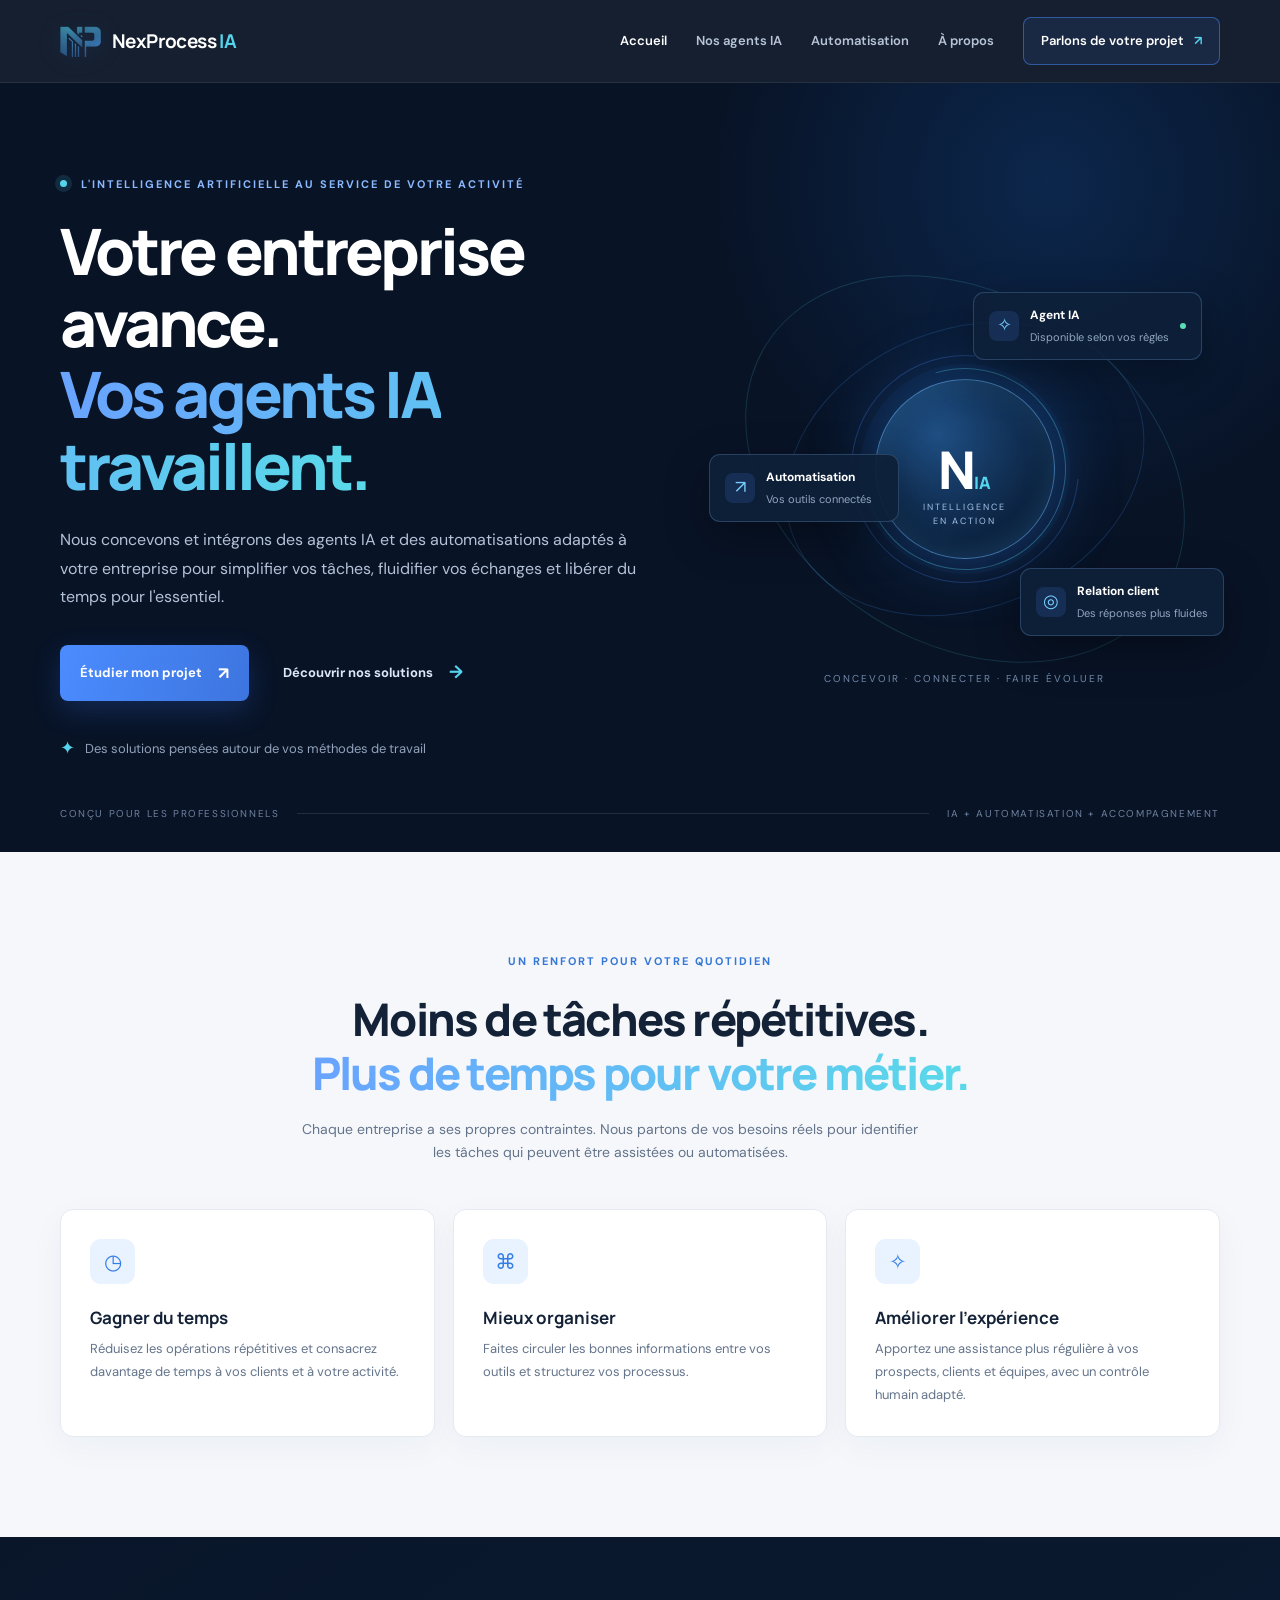
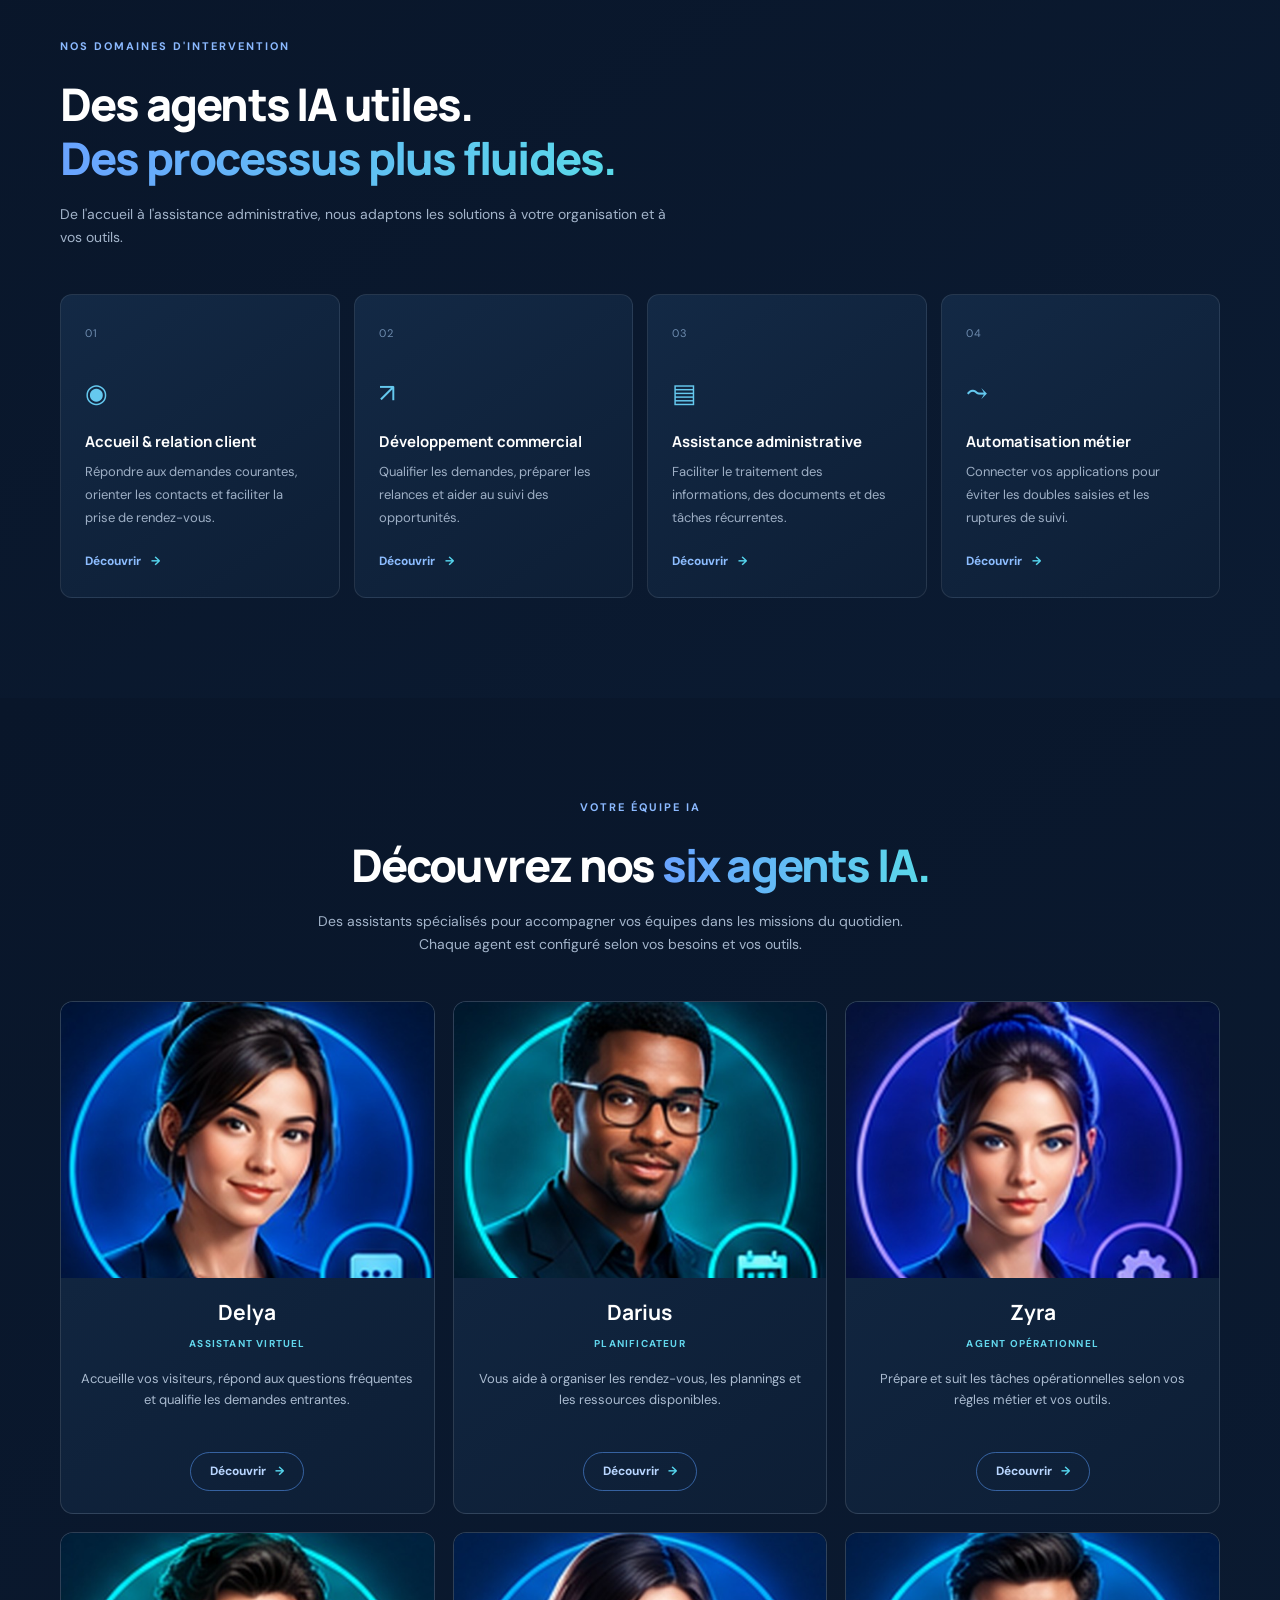
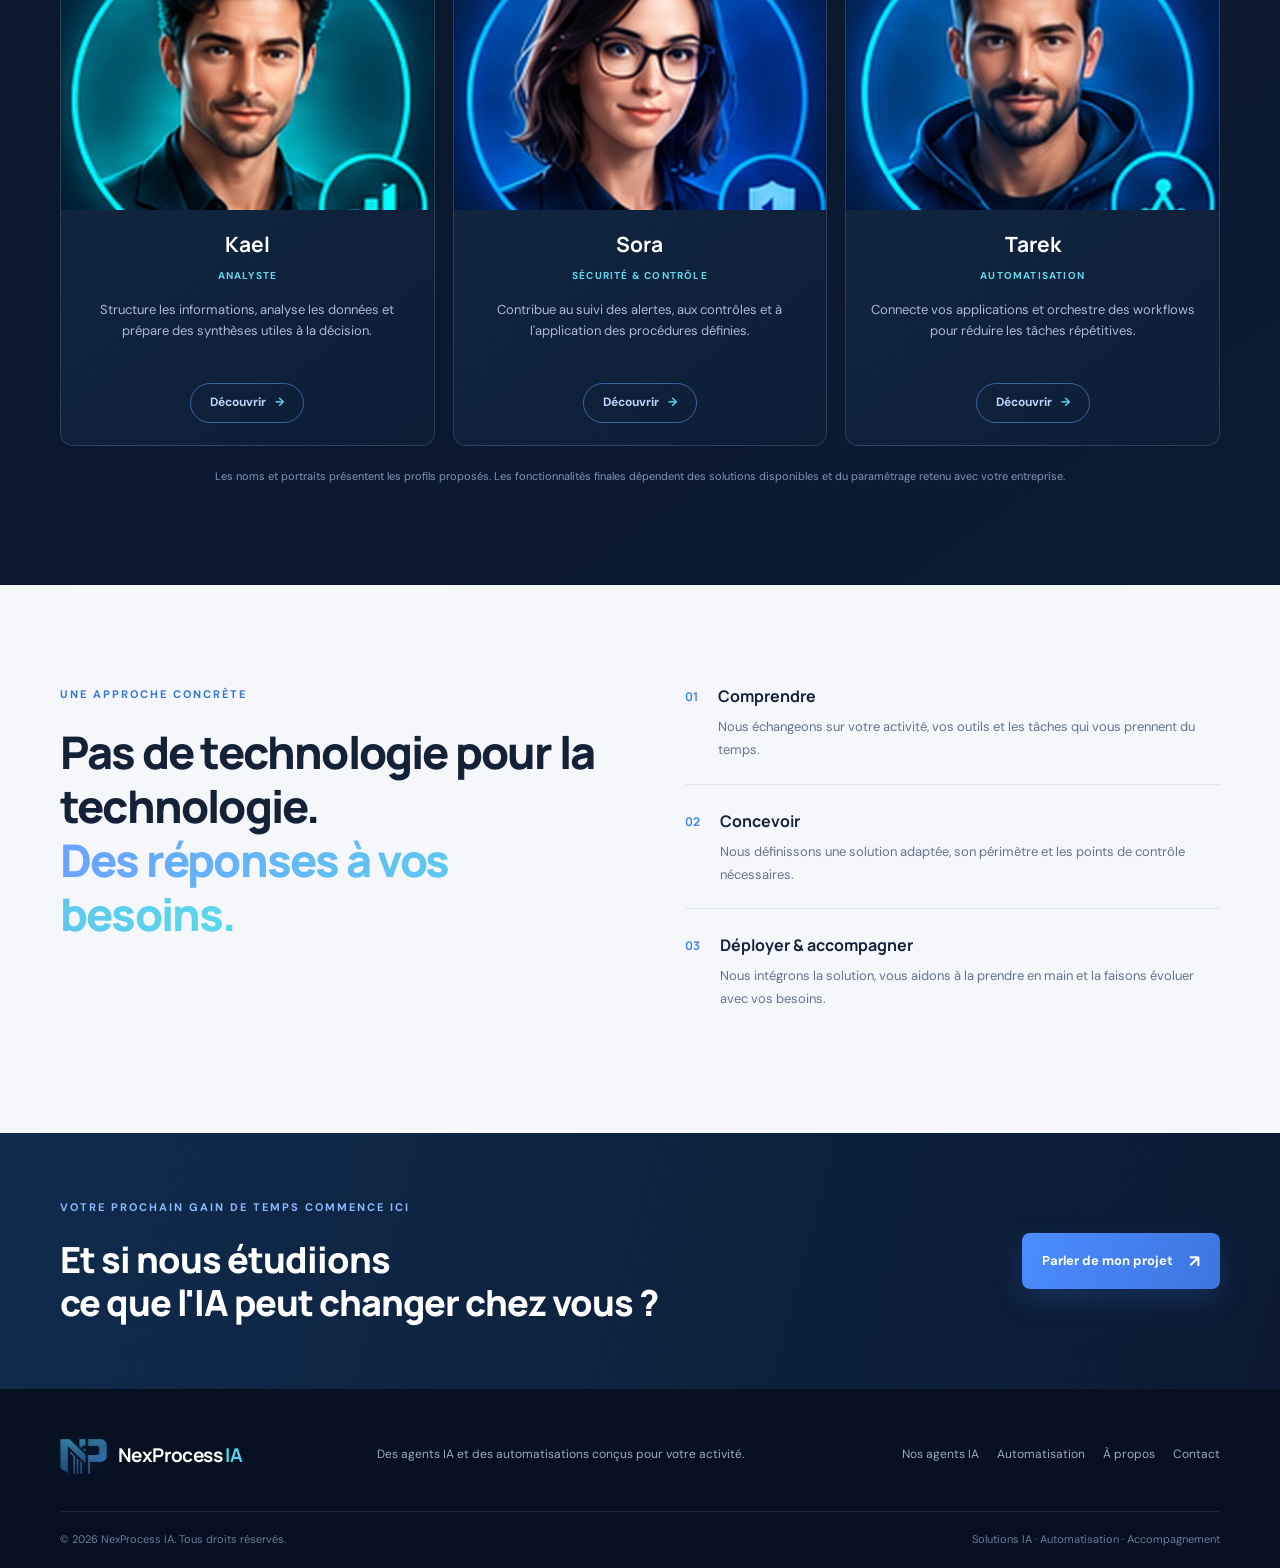
==== commit c6050483: "SEO: optimiser les métadonnées de index.html et corriger les liens dupliqués" ====
--- a/index.html
+++ b/index.html
@@ -3,14 +3,33 @@
 <head>
   <meta charset="utf-8">
   <meta name="viewport" content="width=device-width, initial-scale=1">
-  <meta name="description" content="NexProcess IA conçoit et intègre des agents IA et des automatisations pour aider les entreprises à gagner du temps et améliorer leurs processus.">
+  <meta name="description" content="NexProcess IA accompagne les entreprises partout en France dans la création d'agents IA et l'automatisation des processus métier : conseil, intégration et suivi.">
   <meta name="theme-color" content="#081326">
-  <title>NexProcess IA — Faites avancer votre entreprise</title>
+  <title>Agence d'agents IA et automatisation en France | NexProcess IA</title>
+<meta property="og:type" content="website">
+<meta property="og:locale" content="fr_FR">
+<meta property="og:site_name" content="NexProcess IA">
+<meta property="og:title" content="Agence d'agents IA et automatisation en France | NexProcess IA">
+<meta property="og:description" content="NexProcess IA accompagne les entreprises partout en France dans la création d'agents IA et l'automatisation des processus métier : conseil, intégration et suivi.">
+<meta property="og:url" content="https://nexprocessia-website.pages.dev/">
+<meta name="twitter:card" content="summary">
+<meta name="twitter:title" content="Agence d'agents IA et automatisation en France | NexProcess IA">
+<meta name="twitter:description" content="NexProcess IA accompagne les entreprises partout en France dans la création d'agents IA et l'automatisation des processus métier : conseil, intégration et suivi.">
   <link rel="preconnect" href="https://fonts.googleapis.com">
   <link rel="preconnect" href="https://fonts.gstatic.com" crossorigin>
   <link href="https://fonts.googleapis.com/css2?family=DM+Sans:wght@400;500;600;700&family=Manrope:wght@400;500;600;700;800&display=swap" rel="stylesheet">
   <link rel="stylesheet" href="css/style.css">
   <script src="js/script.js" defer></script>
+
+<script type="application/ld+json">
+{
+  "@context": "https://schema.org",
+  "@type": "Organization",
+  "name": "NexProcess IA",
+  "url": "https://nexprocessia-website.pages.dev/",
+  "description": "Accompagnement des entreprises en France dans la création d'agents IA et l'automatisation des processus métier."
+}
+</script>
 </head>
 <body>
 <header class="site-header">
--- a/css/style.css
+++ b/css/style.css
@@ -2,14 +2,58 @@
 @media(max-width:900px){.main-nav{gap:15px;font-size:11px}.hero-grid{gap:15px}.hero-visual{transform:scale(.9)}.solution-grid{grid-template-columns:repeat(2,1fr)}.footer-top{grid-template-columns:1fr 1fr}.footer-links{grid-column:1/-1;justify-content:flex-start}.split-section,.about-layout,.contact-layout{gap:40px}}
 @media(max-width:700px){.container{width:min(100% - 34px,560px)}.nav-wrap{height:70px}.menu-toggle{display:block}.main-nav{display:none;position:absolute;top:70px;left:0;right:0;padding:20px 24px 25px;background:#081326;flex-direction:column;align-items:stretch;gap:18px;border-top:1px solid #ffffff15}.main-nav.open{display:flex}.main-nav .nav-cta{text-align:center}.hero{padding:65px 0 25px}.hero-grid{grid-template-columns:1fr;gap:5px}.hero h1,.page-hero h1{font-size:43px;letter-spacing:-2px}.hero-lead{font-size:14px}.hero-visual{height:340px;transform:scale(.82);transform-origin:top center;margin-bottom:-30px}.hero-bottom{font-size:7px;gap:9px}.section{padding:70px 0}.section-heading h2,.split-section h2{font-size:34px}.feature-grid,.solution-grid,.principle-grid{grid-template-columns:1fr}.solution-card{min-height:220px}.split-section,.about-layout,.contact-layout{grid-template-columns:1fr;gap:35px}.cta-inner{align-items:flex-start;flex-direction:column}.page-hero{padding:75px 0 65px}.page-hero p:last-child{font-size:14px}.agent-row{grid-template-columns:48px 1fr;gap:15px;padding:30px 0}.agent-icon{width:44px;height:44px}.agent-row h2{font-size:22px}.agent-row ul{display:grid;gap:8px}.about-layout h2{font-size:34px}.contact-form{padding:20px}.form-row{grid-template-columns:1fr;gap:0}.footer-top{grid-template-columns:1fr;gap:10px}.footer-links{grid-column:auto;justify-content:flex-start}.footer-bottom{flex-direction:column;gap:7px}.visual-caption{font-size:8px}}
 
-/* Agent profile cards */
-.agent-cards{display:grid;grid-template-columns:repeat(3,minmax(0,1fr));gap:22px}.agent-card{overflow:hidden;border:1px solid #dce5f1;border-radius:15px;background:#fff;box-shadow:0 14px 35px #1422380c;transition:transform .2s,box-shadow .2s}.agent-card:hover{transform:translateY(-5px);box-shadow:0 20px 42px #14223818}.agent-card>img{display:block;width:100%;aspect-ratio:1.25/1;object-fit:cover;object-position:center 38%;background:#07172e}.agent-card-body{padding:22px 23px 24px}.agent-tag{font-size:9px;letter-spacing:1.35px;font-weight:800;color:#2677d7}.agent-card h3{font:800 25px var(--display);color:#10213a;margin:7px 0 8px}.agent-card p{font-size:13px;color:#64748b;line-height:1.75;min-height:68px;margin:0 0 17px}.agent-card a{font-size:12px;font-weight:700;color:#226bd0}.agent-card a b{color:#16b9d2;margin-left:6px}.agent-disclaimer{margin:28px auto 0;max-width:900px;text-align:center;color:#718096;font-size:11px;line-height:1.7}
-@media(max-width:850px){.agent-cards{grid-template-columns:repeat(2,minmax(0,1fr))}}
-@media(max-width:560px){.agent-cards{grid-template-columns:1fr}.agent-card p{min-height:0}}
+/* Présentation des six avatars IA — ajout ciblé, sans modifier les autres sections */
+.agents-home{background:linear-gradient(145deg,#09162a,#0b1b32)}
+.agent-cards{display:grid;grid-template-columns:repeat(3,minmax(0,1fr));gap:18px}
+.agent-card{overflow:hidden;border:1px solid #ffffff20;border-radius:13px;background:linear-gradient(145deg,#132945,#0d1e35);text-align:center;transition:transform .22s,border-color .22s,box-shadow .22s}
+.agent-card:hover{transform:translateY(-5px);border-color:#55d5ed99;box-shadow:0 15px 35px #0004}
+.agent-card>img{display:block;width:100%;aspect-ratio:1.35/1;object-fit:cover;object-position:center 27%;background:#0a1b31}
+.agent-card-body{padding:20px 19px 22px}
+.agent-card h3{font:700 21px var(--display);color:#fff;margin:0 0 3px}
+.agent-tag{font-size:9px;letter-spacing:1.2px;font-weight:700;color:#62d7ed}
+.agent-card p{font-size:12px;line-height:1.7;color:#aabbd0;min-height:62px;margin:12px 0 16px}
+.agent-card a{display:inline-flex;align-items:center;gap:9px;padding:9px 19px;border:1px solid #5b9dff85;border-radius:24px;color:#b9d6ff;font-size:11px;font-weight:700}
+.agent-card a b{color:var(--cyan)}
+.agent-disclaimer{margin:22px auto 0;max-width:850px;text-align:center;font-size:10px;color:#8296b1}
+@media(max-width:900px){.agent-cards{grid-template-columns:repeat(2,minmax(0,1fr))}}
+@media(max-width:520px){.agent-cards{grid-template-columns:1fr 1fr;gap:10px}.agent-card-body{padding:13px 10px 15px}.agent-card h3{font-size:18px}.agent-card p{font-size:11px;min-height:95px}.agent-card>img{aspect-ratio:1/1}}
 
-/* Refonte visuelle NexProcess IA — bleu nuit, cyan et bleu électrique */
-:root{--navy:#03132e;--navy2:#061b3b;--blue:#078bff;--cyan:#00d5f2;--ink:#eaf5ff;--muted:#a9c0dc;--paper:#041630}
-body{background:#041630;color:#eaf5ff}.site-header{background:rgba(2,14,35,.96);border-bottom:1px solid #0d3761}.nav-wrap{height:68px}.brand{font-size:21px;gap:12px}.brand-logo{width:50px;height:50px;filter:drop-shadow(0 0 10px #00bffb66)}.brand-name{color:#13c9e7}.main-nav{gap:clamp(12px,2.2vw,32px);color:#e4efff;font-size:13px}.main-nav a:hover,.main-nav a.active{color:#00d9f5}.main-nav a.active:after{content:"";display:block;height:2px;background:#00d9f5;margin-top:8px}.main-nav .nav-cta{border:1px solid #00bdf0;border-radius:28px;background:linear-gradient(100deg,#063e83,#0756a5);padding:10px 19px;box-shadow:0 0 18px #008bff30}.hero{background:radial-gradient(ellipse at 72% 50%,#063d83 0,transparent 42%),linear-gradient(110deg,#020d22,#031b40 72%,#04132e);padding:34px 0 24px}.hero-grid{min-height:285px;grid-template-columns:.95fr 1.05fr;gap:25px}.hero h1{font-size:clamp(38px,4vw,54px);line-height:1.08;letter-spacing:-2px;margin-bottom:14px}.hero h1 span{background:linear-gradient(90deg,#00c7ed,#2de7f5);-webkit-background-clip:text;background-clip:text;color:transparent}.hero .eyebrow{color:#00d8f2;margin-bottom:14px}.hero-lead{color:#c5d9f1;font-size:15px;line-height:1.65;max-width:530px}.hero-actions{margin:22px 0 8px;gap:13px}.btn{border-radius:28px;padding:12px 21px}.btn-primary{background:linear-gradient(105deg,#00c9ec,#0878ff);box-shadow:0 0 22px #008fff50}.outline-quiet{border:1px solid #54b9ef;border-radius:28px}.hero-visual-reference{height:300px;overflow:visible}.hero-tech-glow{position:absolute;inset:10% 0;background:radial-gradient(ellipse,#007bff55,transparent 65%);filter:blur(15px)}.reference-core{width:150px;height:150px;border-color:#00d9ff;box-shadow:0 0 0 12px #00bfff12,0 0 65px #007dff9c,inset 0 0 35px #00caff40}.reference-core img{width:100px;height:100px;object-fit:contain;filter:brightness(1.25) saturate(1.2) drop-shadow(0 0 16px #00dfff)}.reference-core small{bottom:-35px;color:#6deaff;white-space:nowrap}.orbit-one{width:320px;height:205px;border-color:#00cfff65}.orbit-two{width:410px;height:260px;border-color:#168dff55}.float-card{min-width:155px;padding:10px 12px;border-color:#008bff99;border-radius:13px;background:linear-gradient(110deg,#052e60ed,#063c78ed);box-shadow:0 0 20px #007bff2a}.float-card b{color:#e8faff}.float-card small{color:#a4d7f3}.card-top{top:12px;right:5px}.card-left{left:-4px;top:132px}.card-right{right:0;bottom:42px}.card-bottom{left:22px;bottom:4px}.hero-bottom{display:none}.section{padding:68px 0}.section-light,.section-dark{background:linear-gradient(180deg,#031735,#041b3c);color:#eff8ff}.section-heading{margin-bottom:30px}.section-heading h2,.split-section h2,.about-layout h2{color:#f3f8ff}.section-heading>p:last-child,.muted{color:#b1cbe7}.eyebrow.dark{color:#00cfe9}.feature-card,.contact-form{background:#071f43;border:1px solid #07558a;color:#eaf5ff;box-shadow:0 0 25px #00122a}.feature-card h3,.contact-form label{color:#eaf5ff}.feature-card p,.step p,.about-copy p{color:#adc5e1}.solution-card{border-color:#0871b0;background:linear-gradient(145deg,#082953,#061b39)}.agent-row{border-color:#16416a}.agent-row h2{color:#f1f8ff}.agent-row p:not(.eyebrow),.agent-row li{color:#b7cee8}.agent-card{background:linear-gradient(160deg,#062650,#03162f);border:1px solid #0079bb;border-radius:12px;box-shadow:0 0 20px #00132c}.agent-card:nth-child(3n+2){border-color:#00a9c8}.agent-card:nth-child(3n){border-color:#6557dc}.agent-card>img{aspect-ratio:1/1;object-fit:cover;object-position:center 28%;background:#03142c}.agent-card-body{padding:10px 17px 16px;text-align:center}.agent-card h3{color:#f4fbff;font-size:22px;margin:0 0 1px}.agent-tag{color:#00d8f3;font-size:10px;letter-spacing:.6px}.agent-card p{color:#d0e0f3;min-height:66px;font-size:12px;line-height:1.55;margin:10px 0 12px}.agent-card a{display:inline-flex;justify-content:center;align-items:center;gap:8px;border:1px solid #00bfe9;border-radius:24px;color:#00e2f5;padding:7px 22px;font-size:11px}.agent-card a b{color:#00dfff;margin:0}.agent-disclaimer{color:#8eaccd}.benefit-strip{padding:0 0 18px;background:#041630}.benefit-inner{display:grid;grid-template-columns:repeat(4,1fr) 1.3fr;align-items:center;border:1px solid #0878ad;border-radius:12px;background:linear-gradient(100deg,#06224a,#041832);padding:13px 18px;gap:10px}.benefit{display:flex;align-items:center;gap:13px;border-right:1px solid #145078;padding:5px 12px}.benefit-symbol{font-size:27px;color:#00d7f4}.benefit b,.benefit small{display:block}.benefit b{font-size:12px;color:#f0f8ff}.benefit small{font-size:10px;color:#a9c8e8;margin-top:3px}.benefit-cta{text-align:center;display:grid;gap:7px}.benefit-cta small{font-size:9px;color:#c1d6ef}.benefit-cta b{font-size:11px;border-radius:24px;padding:9px 12px;color:white;background:linear-gradient(90deg,#00c8eb,#087aff)}.cta-band{background:linear-gradient(100deg,#062754,#041832);border-top:1px solid #0c4774}.site-footer{background:#020e23;border-top:1px solid #0a3b66}.footer-top p,.footer-bottom{color:#9db8d8}.footer-links a{color:#d5e8fb}.page-hero{background:radial-gradient(ellipse at 80% 10%,#07539a 0,transparent 42%),#031630}.contact-note{background:#082c54;color:#c5ddf4}.contact-note p{color:#c5ddf4}.contact-form input:not([type=checkbox]),.contact-form select,.contact-form textarea{background:#041832;border-color:#15517b;color:#f1f8ff}.contact-form input::placeholder,.contact-form textarea::placeholder{color:#7e9bbd}.contact-aside>p:not(.eyebrow){color:#afc7e3}
-@media(max-width:1050px){.main-nav{gap:13px;font-size:11px}.main-nav .nav-cta{padding:9px 12px}.benefit-inner{grid-template-columns:repeat(2,1fr)}.benefit-cta{grid-column:1/-1}.benefit:nth-child(2n){border-right:0}}
-@media(max-width:700px){.nav-wrap{height:70px}.main-nav{background:#031630}.main-nav a.active:after{display:none}.hero{padding:48px 0 20px}.hero-grid{grid-template-columns:1fr;gap:0}.hero h1{font-size:40px}.hero-visual-reference{height:290px;transform:none;margin:5px 0 0}.float-card{min-width:135px;padding:8px}.card-left{left:-5px}.card-right{right:-5px}.reference-core{width:125px;height:125px}.reference-core img{width:84px;height:84px}.agent-cards{grid-template-columns:repeat(2,minmax(0,1fr));gap:12px}.agent-card>img{aspect-ratio:1/1}.agent-card-body{padding:9px}.agent-card h3{font-size:19px}.agent-card p{font-size:11px;min-height:85px}.benefit-inner{grid-template-columns:1fr 1fr;padding:10px}.benefit{padding:8px 4px}.benefit:nth-child(2n){border-right:0}}
-@media(max-width:480px){.agent-cards{grid-template-columns:1fr 1fr}.agent-card p{min-height:100px}.hero h1{font-size:36px}.benefit-inner{grid-template-columns:1fr}.benefit{border-right:0;border-bottom:1px solid #145078}.benefit-cta{grid-column:auto}}
+
+/* Typographie harmonisée : meilleure lisibilité sans surdimensionner les textes */
+.eyebrow{font-size:11px;letter-spacing:2px}
+.hero-proof{font-size:13px}
+.core small{font-size:9px}
+.float-card b{font-size:12px}
+.float-card small{font-size:11px}
+.visual-caption{font-size:10px}
+.hero-bottom{font-size:10px}
+.solution-number{font-size:11px}
+.text-link{font-size:12px}
+.footer-top p{font-size:12px}
+.footer-links{font-size:12px}
+.footer-bottom{font-size:11px}
+.agent-row li{font-size:13px}
+.contact-form label{font-size:12px}
+.contact-form input:not([type=checkbox]),.contact-form select,.contact-form textarea{font-size:14px}
+.contact-note p{font-size:12px}
+.form-feedback{font-size:13px}
+.agent-tag{font-size:10px}
+.agent-card p{font-size:13px;line-height:1.65;min-height:68px}
+.agent-card a{font-size:12px}
+.agent-disclaimer{font-size:11px;line-height:1.6}
+@media(max-width:900px){
+ .main-nav{font-size:12px}
+}
+@media(max-width:700px){
+ .hero-proof{font-size:12px}
+ .hero-bottom{font-size:9px}
+ .page-hero p:last-child{font-size:15px}
+ .agent-card p{font-size:12px;min-height:88px}
+ .visual-caption{font-size:9px}
+ .footer-links{font-size:12px}
+ .footer-bottom{font-size:11px}
+}
+@media(max-width:520px){
+ .agent-card p{font-size:11px;min-height:94px}
+ .agent-tag{font-size:9px}
+}
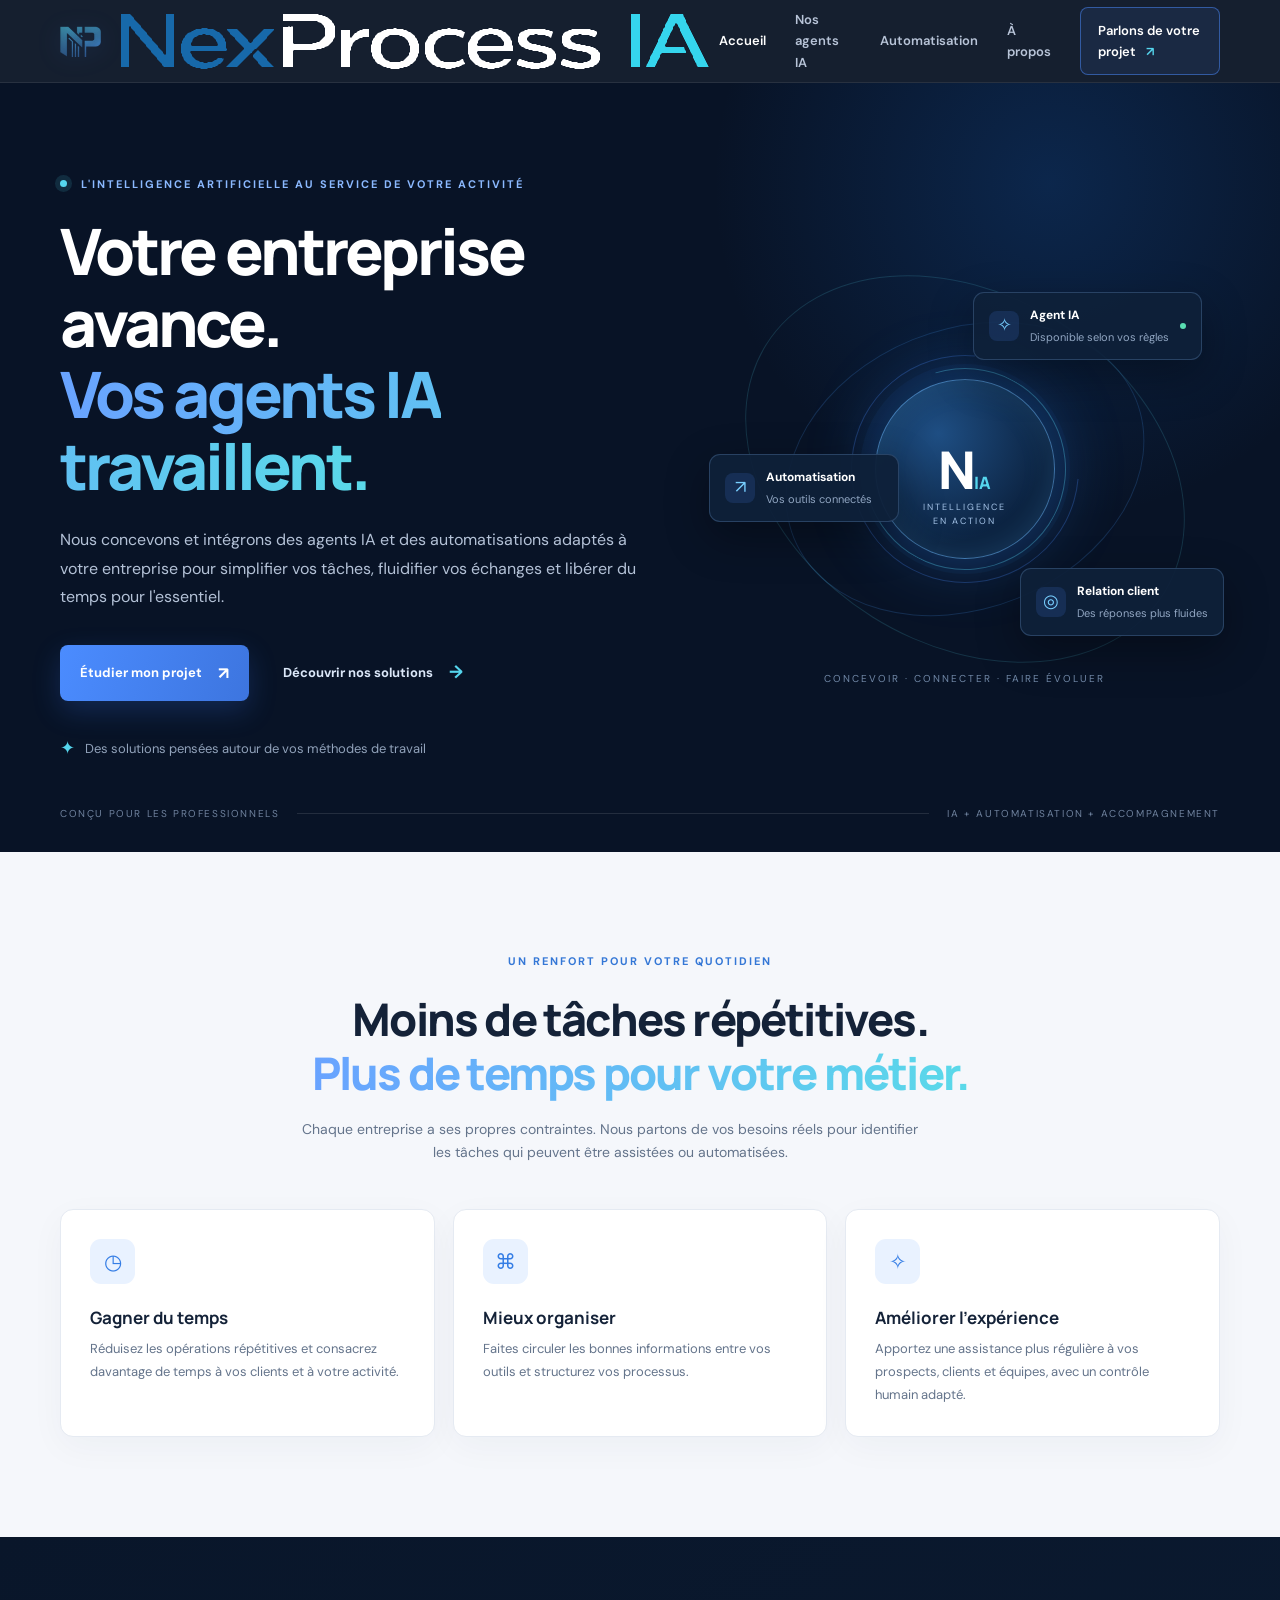
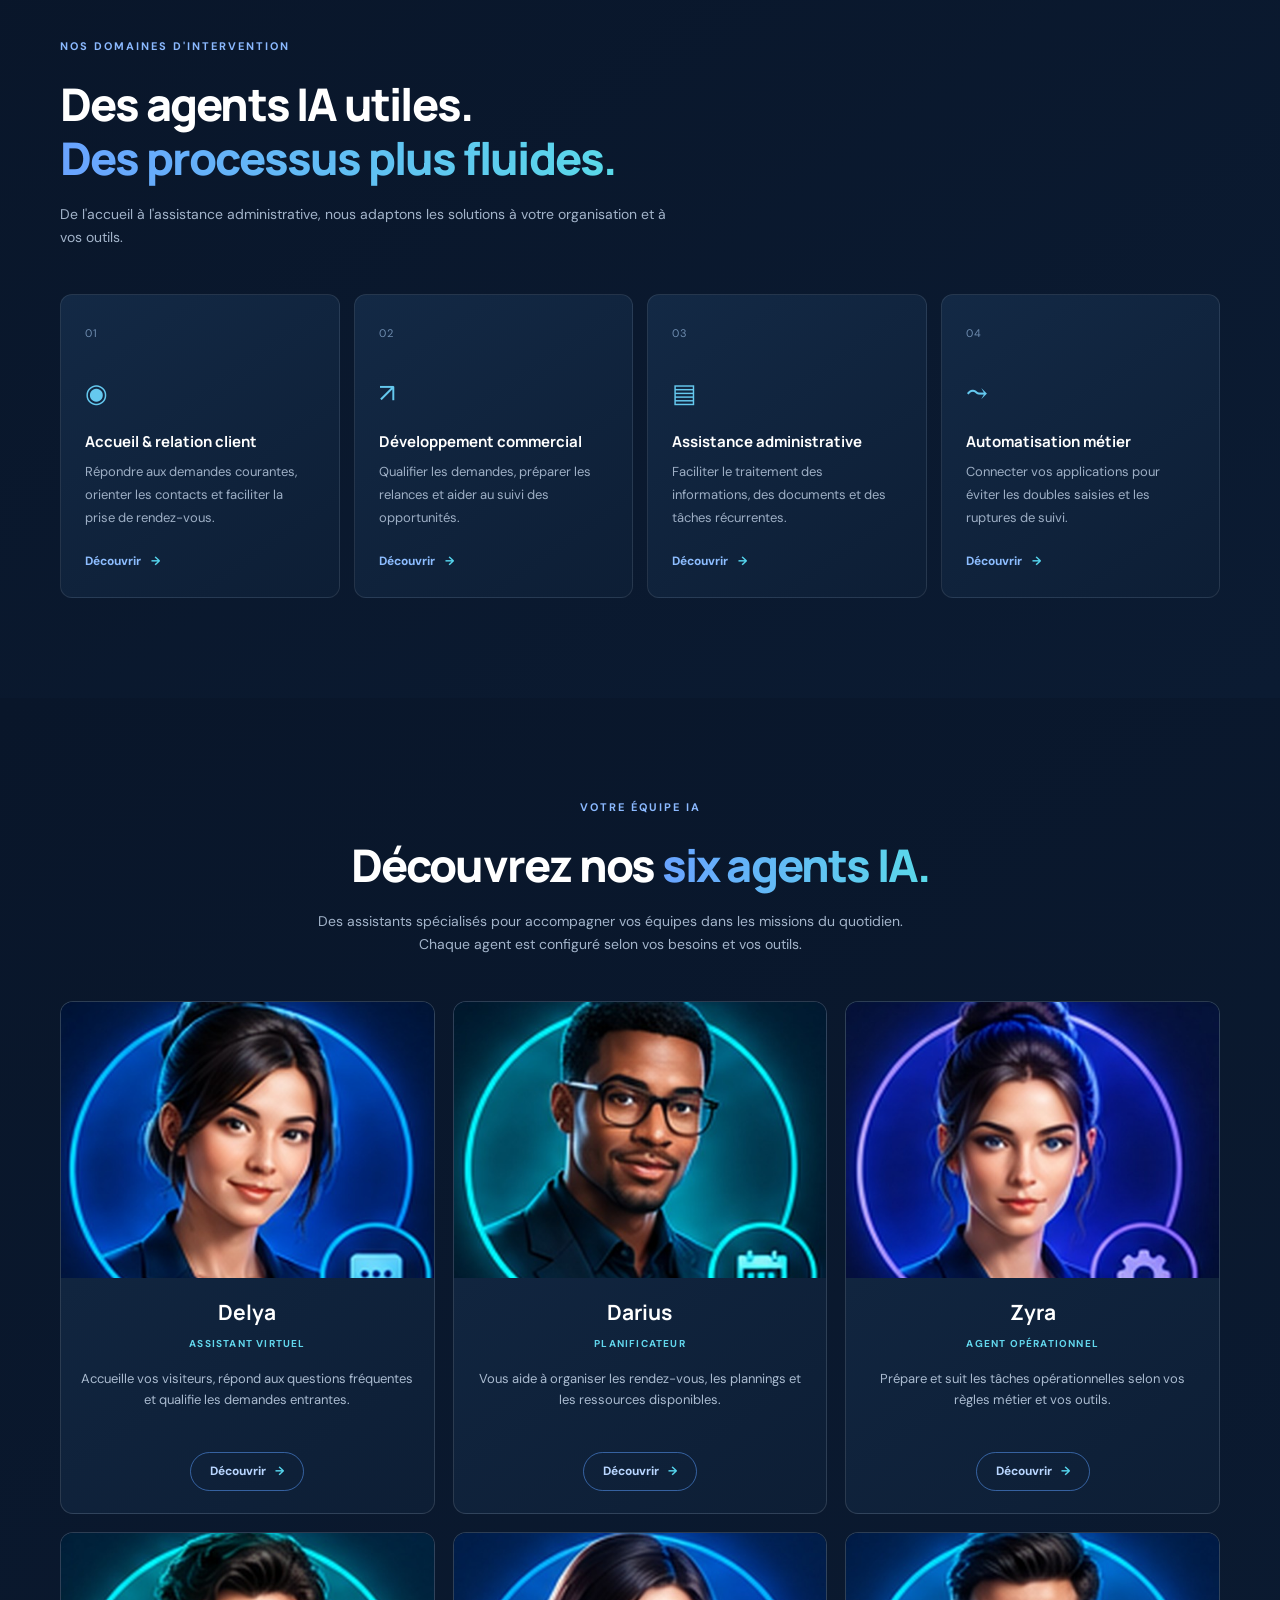
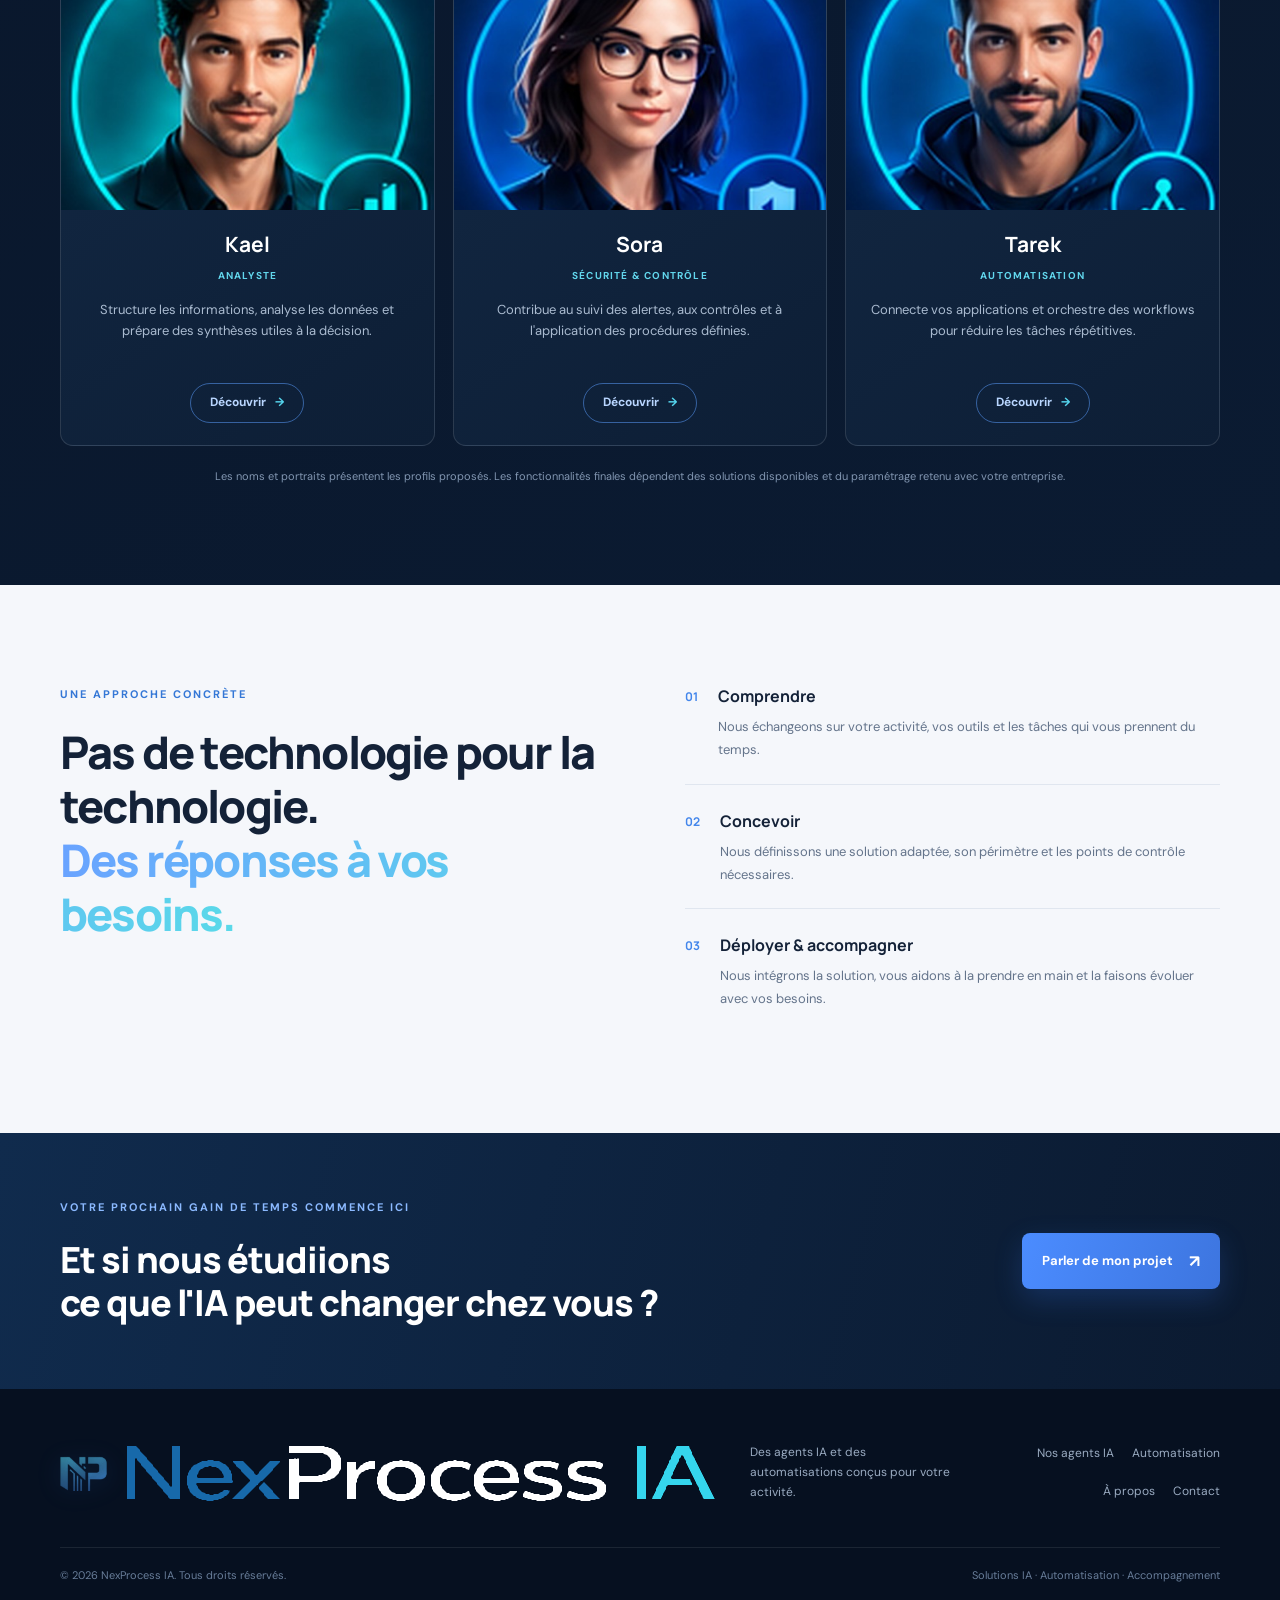
==== commit 5a763043: "Use exact original NexProcess IA lettering in site header and footer" ====
--- a/index.html
+++ b/index.html
@@ -34,7 +34,7 @@
 <body>
 <header class="site-header">
   <div class="container nav-wrap">
-    <a class="brand" href="index.html" aria-label="NexProcess IA, accueil"><img class="brand-logo" src="assets/nexprocessia-mark.png" alt=""><span><span class="brand-name">NexProcess</span> <b>IA</b></span></a>
+    <a class="brand" href="index.html" aria-label="NexProcess IA, accueil"><img class="brand-logo" src="assets/nexprocessia-mark.png" alt=""><img class="brand-wordmark-image" src="assets/nexprocessia-wordmark.svg" alt="NexProcess IA"></a>
     <button class="menu-toggle" aria-label="Ouvrir le menu" aria-expanded="false"><span></span><span></span><span></span></button>
     <nav class="main-nav" aria-label="Navigation principale">
       <a class="active" href="index.html">Accueil</a><a href="nos-agents-ia.html">Nos agents IA</a><a href="automatisation.html">Automatisation</a><a href="a-propos.html">À propos</a><a class="nav-cta" href="contact.html">Parlons de votre projet <span>↗</span></a>
@@ -119,6 +119,6 @@
   </section>
   <section class="cta-band"><div class="container cta-inner"><div><p class="eyebrow">VOTRE PROCHAIN GAIN DE TEMPS COMMENCE ICI</p><h2>Et si nous étudiions<br>ce que l'IA peut changer chez vous ?</h2></div><a class="btn btn-primary" href="contact.html">Parler de mon projet <span>↗</span></a></div></section>
 </main>
-<footer class="site-footer"><div class="container footer-top"><a class="brand" href="index.html" aria-label="NexProcess IA, accueil"><img class="brand-logo" src="assets/nexprocessia-mark.png" alt=""><span><span class="brand-name">NexProcess</span> <b>IA</b></span></a><p>Des agents IA et des automatisations conçus pour votre activité.</p><div class="footer-links"><a href="nos-agents-ia.html">Nos agents IA</a><a href="automatisation.html">Automatisation</a><a href="a-propos.html">À propos</a><a href="contact.html">Contact</a></div></div><div class="container footer-bottom"><span>© <span id="year"></span> NexProcess IA. Tous droits réservés.</span><span>Solutions IA · Automatisation · Accompagnement</span></div></footer>
+<footer class="site-footer"><div class="container footer-top"><a class="brand" href="index.html" aria-label="NexProcess IA, accueil"><img class="brand-logo" src="assets/nexprocessia-mark.png" alt=""><img class="brand-wordmark-image" src="assets/nexprocessia-wordmark.svg" alt="NexProcess IA"></a><p>Des agents IA et des automatisations conçus pour votre activité.</p><div class="footer-links"><a href="nos-agents-ia.html">Nos agents IA</a><a href="automatisation.html">Automatisation</a><a href="a-propos.html">À propos</a><a href="contact.html">Contact</a></div></div><div class="container footer-bottom"><span>© <span id="year"></span> NexProcess IA. Tous droits réservés.</span><span>Solutions IA · Automatisation · Accompagnement</span></div></footer>
 </body>
 </html>
--- a/css/style.css
+++ b/css/style.css
@@ -57,3 +57,10 @@
  .agent-card p{font-size:11px;min-height:94px}
  .agent-tag{font-size:9px}
 }
+
+
+/* Identité visuelle du logo NexProcess IA : Nex bleu, Process blanc, IA cyan */
+.brand-wordmark{display:inline-flex;align-items:baseline;white-space:nowrap;font-family:var(--display);font-weight:700;letter-spacing:-.6px;color:#fff}
+.brand-nex{color:#1769AA}
+.brand-process{color:#FFFFFF}
+.brand-wordmark b{color:#35D5ED;font-weight:800}
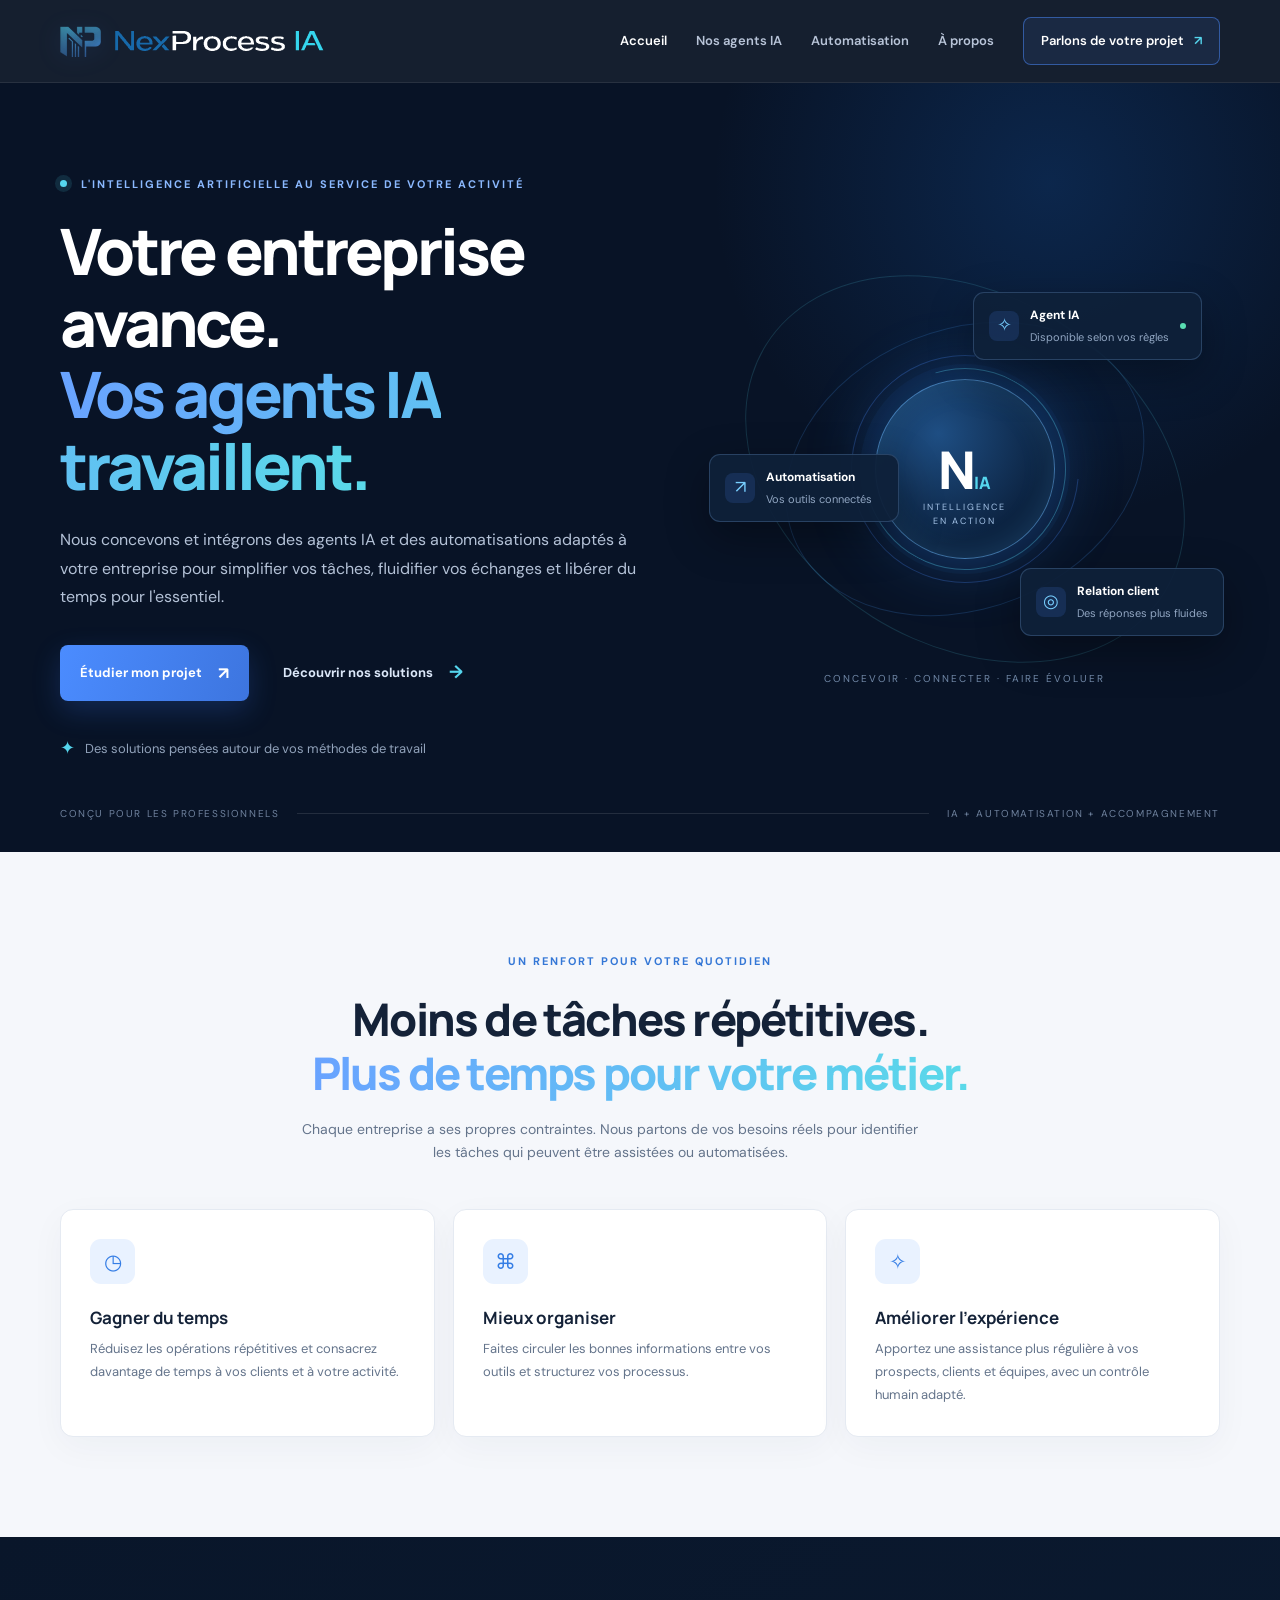
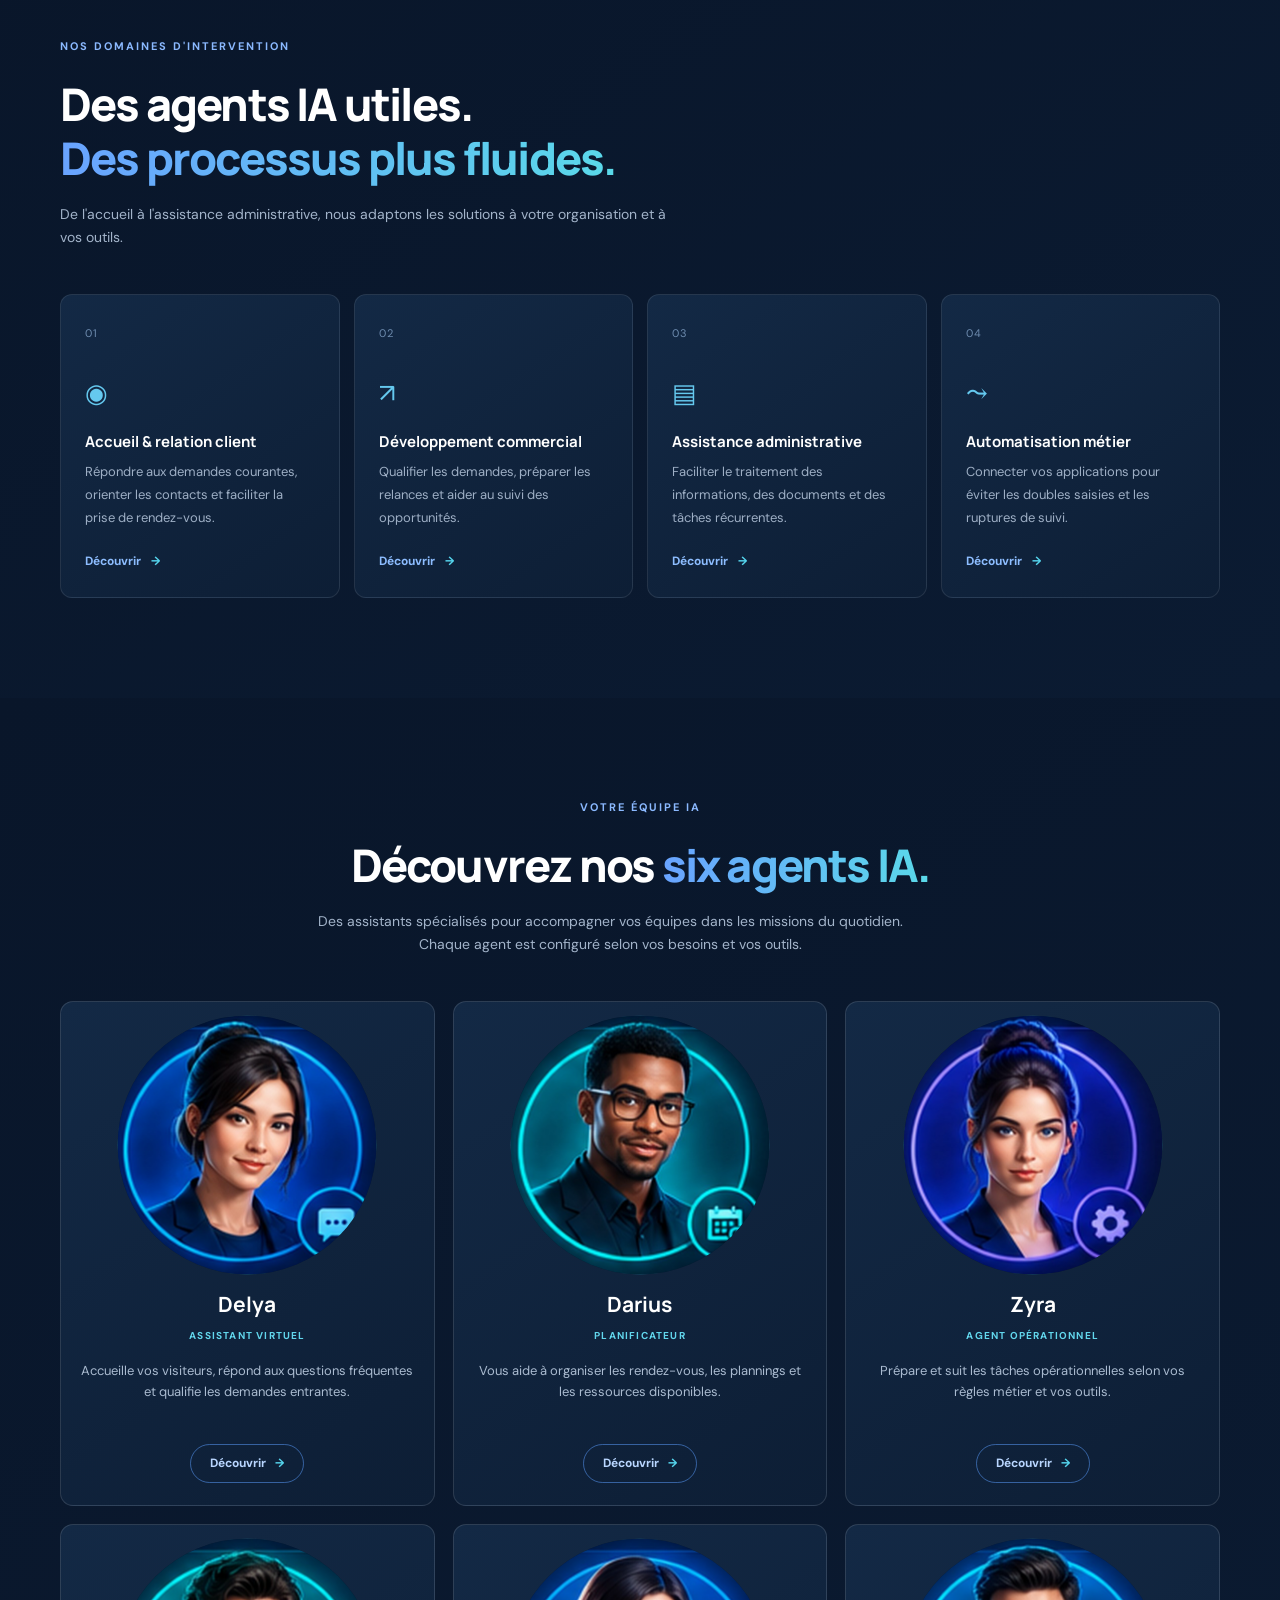
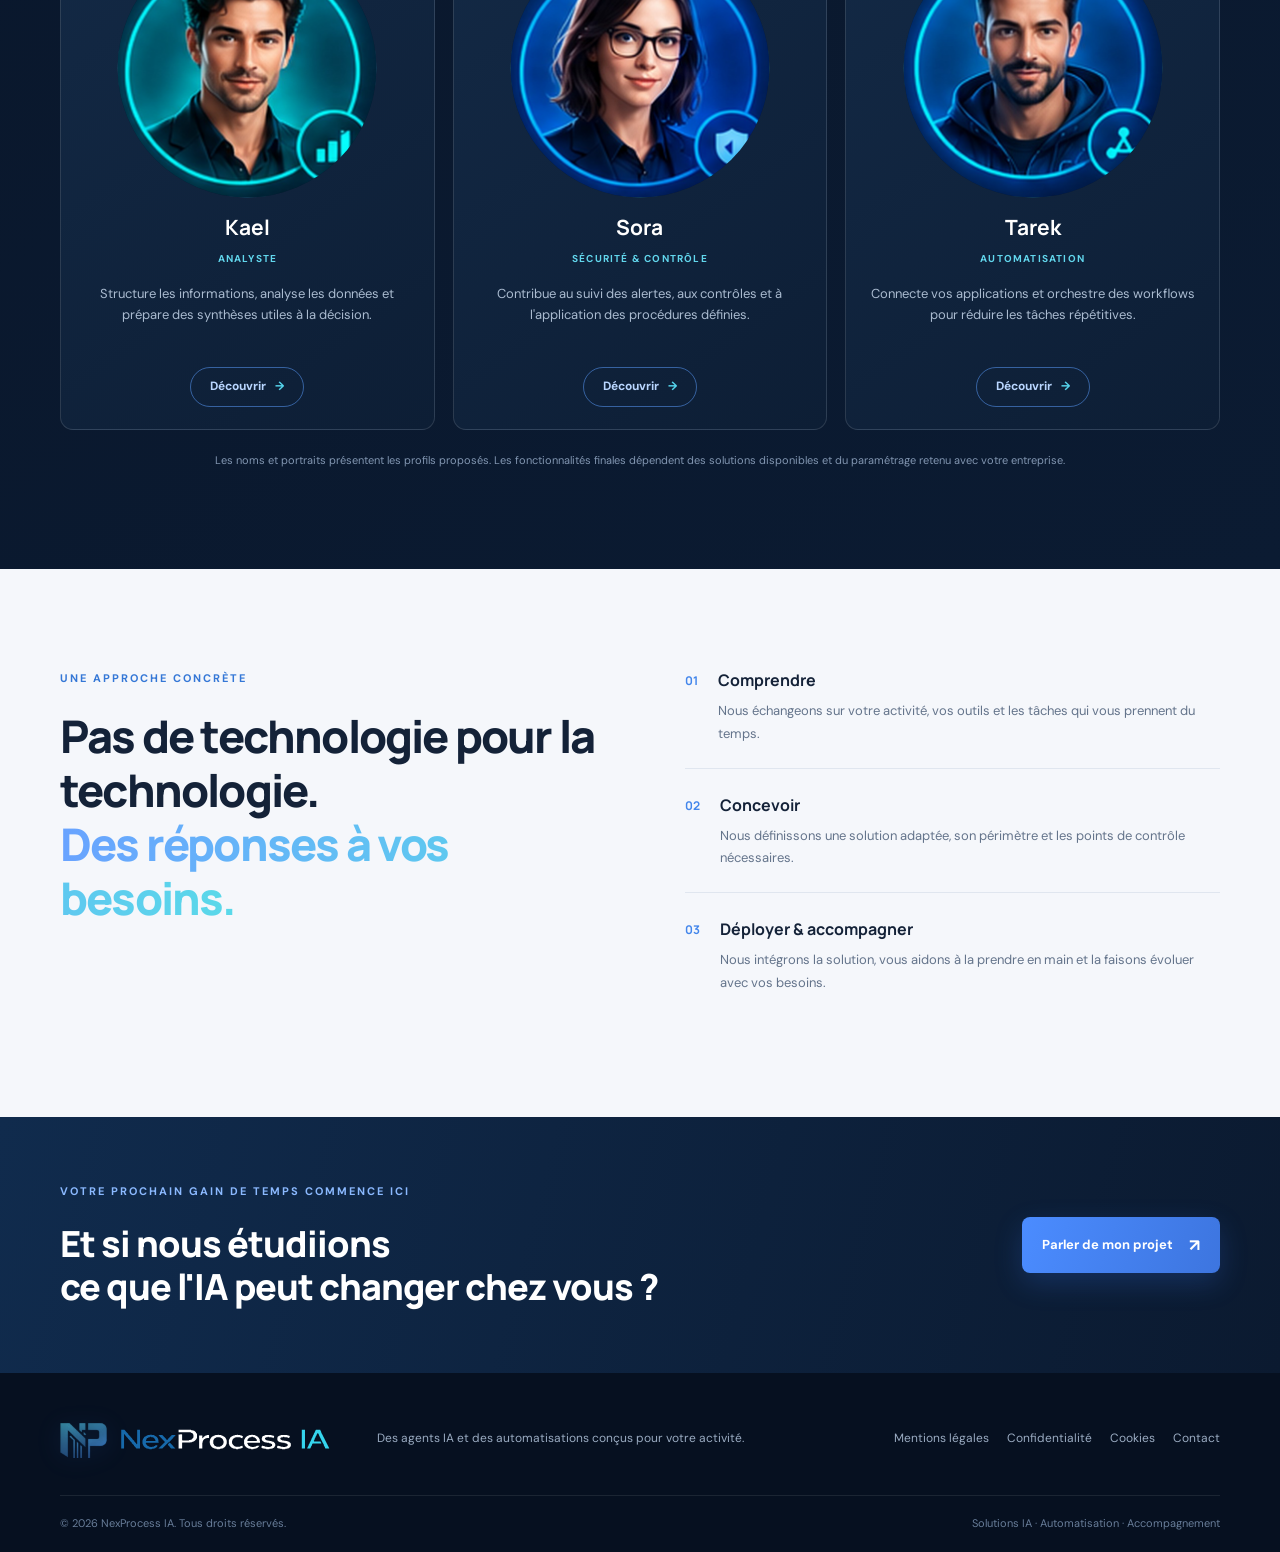
==== commit e286a7b6: "Add legal links and clarify contact form status" ====
--- a/index.html
+++ b/index.html
@@ -119,6 +119,6 @@
   </section>
   <section class="cta-band"><div class="container cta-inner"><div><p class="eyebrow">VOTRE PROCHAIN GAIN DE TEMPS COMMENCE ICI</p><h2>Et si nous étudiions<br>ce que l'IA peut changer chez vous ?</h2></div><a class="btn btn-primary" href="contact.html">Parler de mon projet <span>↗</span></a></div></section>
 </main>
-<footer class="site-footer"><div class="container footer-top"><a class="brand" href="index.html" aria-label="NexProcess IA, accueil"><img class="brand-logo" src="assets/nexprocessia-mark.png" alt=""><img class="brand-wordmark-image" src="assets/nexprocessia-wordmark.svg" alt="NexProcess IA"></a><p>Des agents IA et des automatisations conçus pour votre activité.</p><div class="footer-links"><a href="nos-agents-ia.html">Nos agents IA</a><a href="automatisation.html">Automatisation</a><a href="a-propos.html">À propos</a><a href="contact.html">Contact</a></div></div><div class="container footer-bottom"><span>© <span id="year"></span> NexProcess IA. Tous droits réservés.</span><span>Solutions IA · Automatisation · Accompagnement</span></div></footer>
+<footer class="site-footer"><div class="container footer-top"><a class="brand" href="index.html" aria-label="NexProcess IA, accueil"><img class="brand-logo" src="assets/nexprocessia-mark.png" alt=""><img class="brand-wordmark-image" src="assets/nexprocessia-wordmark.svg" alt="NexProcess IA"></a><p>Des agents IA et des automatisations conçus pour votre activité.</p><div class="footer-links"><a href="mentions-legales.html">Mentions légales</a><a href="politique-confidentialite.html">Confidentialité</a><a href="cookies.html">Cookies</a><a href="contact.html">Contact</a></div></div><div class="container footer-bottom"><span>© <span id="year"></span> NexProcess IA. Tous droits réservés.</span><span>Solutions IA · Automatisation · Accompagnement</span></div></footer>
 </body>
 </html>
--- a/css/style.css
+++ b/css/style.css
@@ -7,7 +7,8 @@
 .agent-cards{display:grid;grid-template-columns:repeat(3,minmax(0,1fr));gap:18px}
 .agent-card{overflow:hidden;border:1px solid #ffffff20;border-radius:13px;background:linear-gradient(145deg,#132945,#0d1e35);text-align:center;transition:transform .22s,border-color .22s,box-shadow .22s}
 .agent-card:hover{transform:translateY(-5px);border-color:#55d5ed99;box-shadow:0 15px 35px #0004}
-.agent-card>img{display:block;width:100%;aspect-ratio:1.35/1;object-fit:cover;object-position:center 27%;background:#0a1b31}
+.agent-card>img{display:block;width:100%;aspect-ratio:1/1;object-fit:cover;object-position:50% 25%;background:#0a1b31;transform:scale(1.035);transition:transform .25s;clip-path:inset(0 round 50%);max-width:250px;margin:18px auto 0;box-shadow:0 0 0 2px #35d5ed55}
+.agent-card:hover>img{transform:scale(1.07)}
 .agent-card-body{padding:20px 19px 22px}
 .agent-card h3{font:700 21px var(--display);color:#fff;margin:0 0 3px}
 .agent-tag{font-size:9px;letter-spacing:1.2px;font-weight:700;color:#62d7ed}
@@ -16,7 +17,7 @@
 .agent-card a b{color:var(--cyan)}
 .agent-disclaimer{margin:22px auto 0;max-width:850px;text-align:center;font-size:10px;color:#8296b1}
 @media(max-width:900px){.agent-cards{grid-template-columns:repeat(2,minmax(0,1fr))}}
-@media(max-width:520px){.agent-cards{grid-template-columns:1fr 1fr;gap:10px}.agent-card-body{padding:13px 10px 15px}.agent-card h3{font-size:18px}.agent-card p{font-size:11px;min-height:95px}.agent-card>img{aspect-ratio:1/1}}
+@media(max-width:520px){.agent-cards{grid-template-columns:1fr 1fr;gap:10px}.agent-card-body{padding:13px 10px 15px}.agent-card h3{font-size:18px}.agent-card p{font-size:11px;min-height:95px}.agent-card>img{aspect-ratio:1/1;max-width:190px;margin-top:13px}}
 
 
 /* Typographie harmonisée : meilleure lisibilité sans surdimensionner les textes */
@@ -64,3 +65,8 @@
 .brand-nex{color:#1769AA}
 .brand-process{color:#FFFFFF}
 .brand-wordmark b{color:#35D5ED;font-weight:800}
+
+
+/* Wordmark exact issu du logo original, avec ses proportions et sa typographie */
+.brand-wordmark-image{display:block;width:215px;height:auto;object-fit:contain}
+@media(max-width:700px){.brand-wordmark-image{width:190px}}
